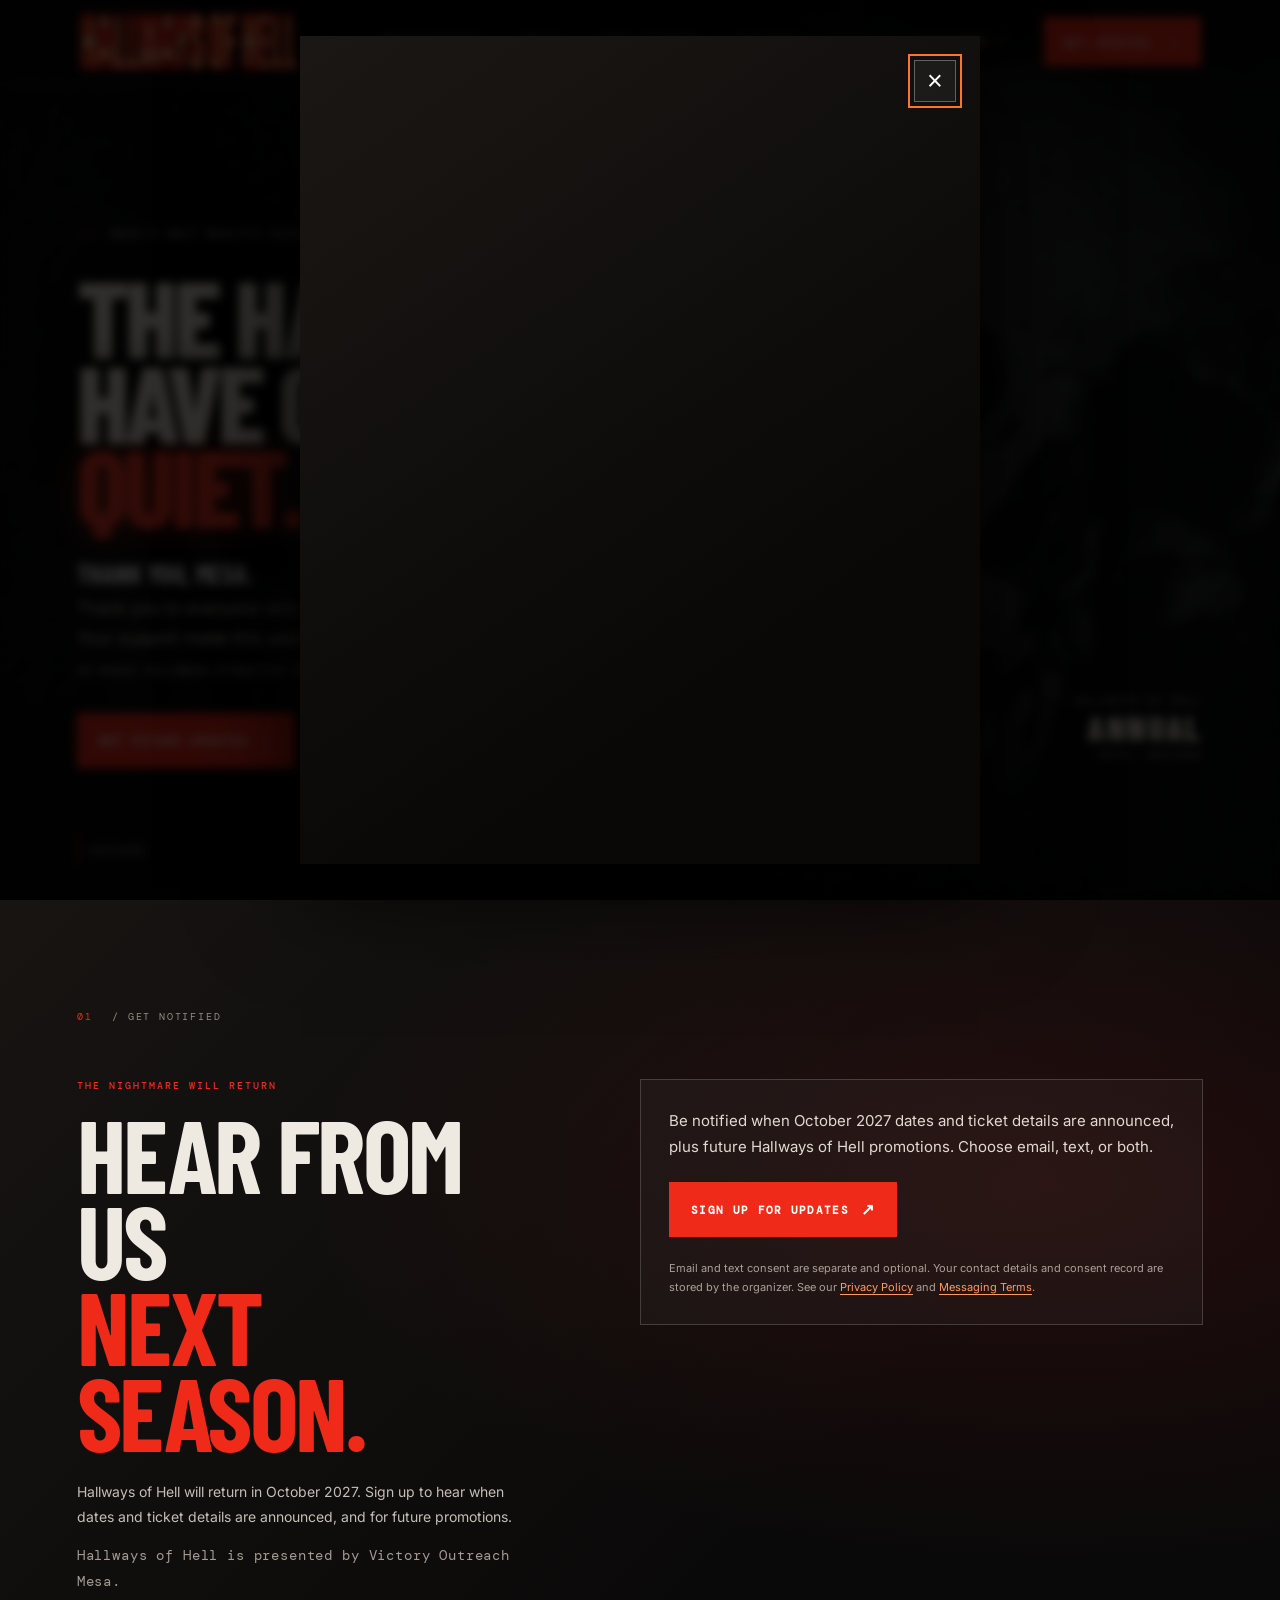
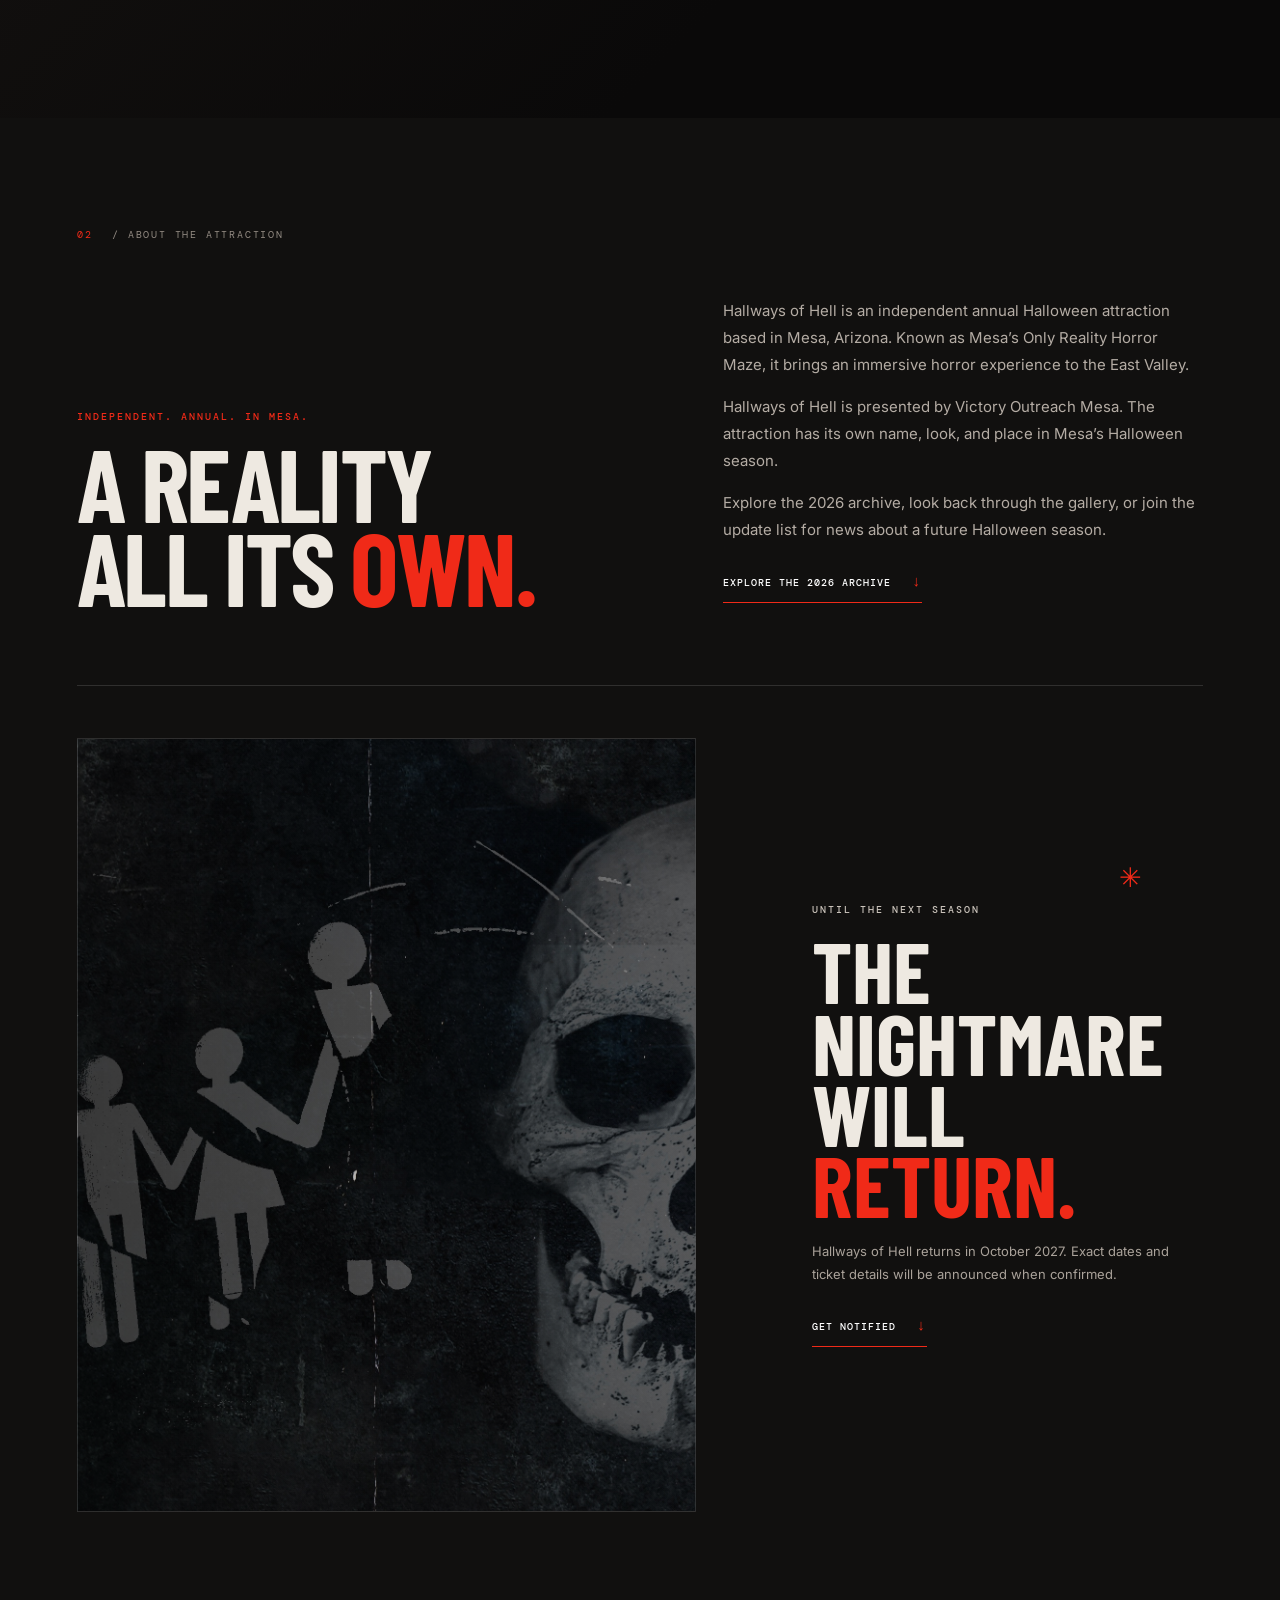
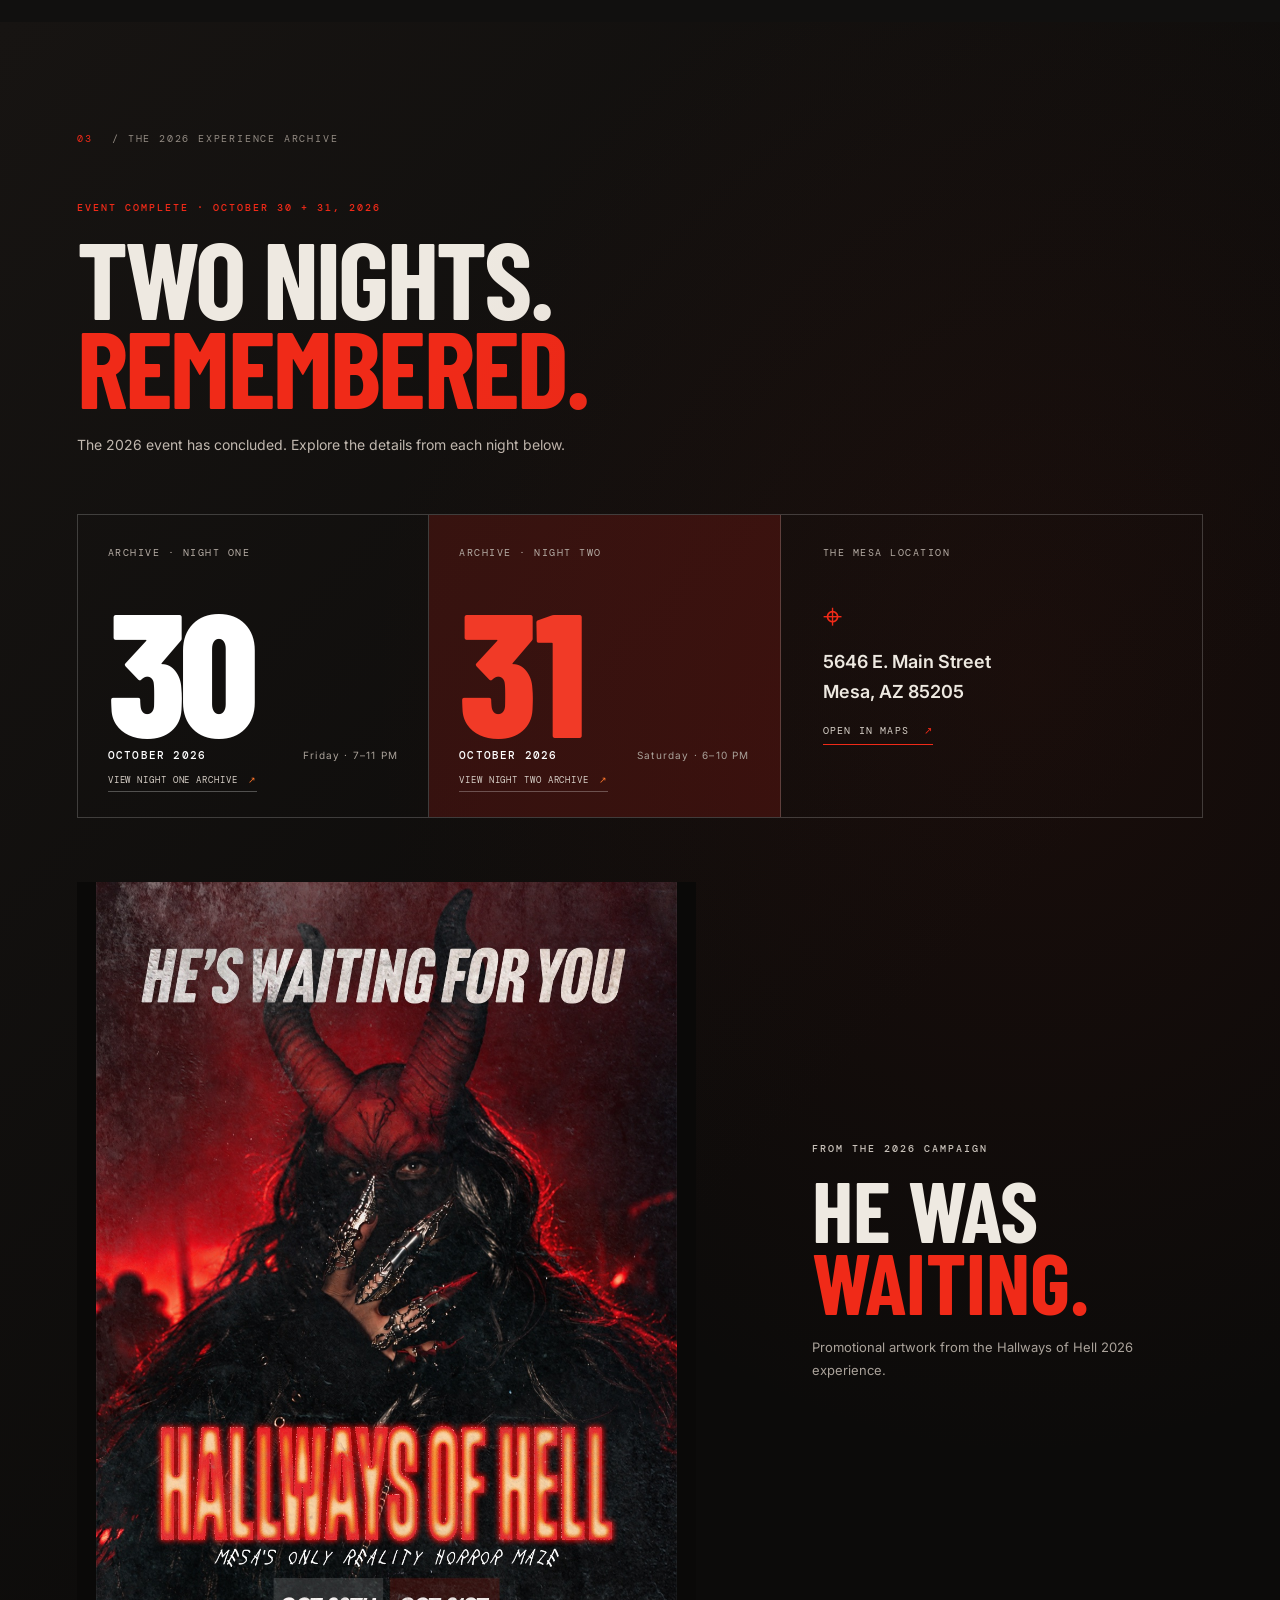
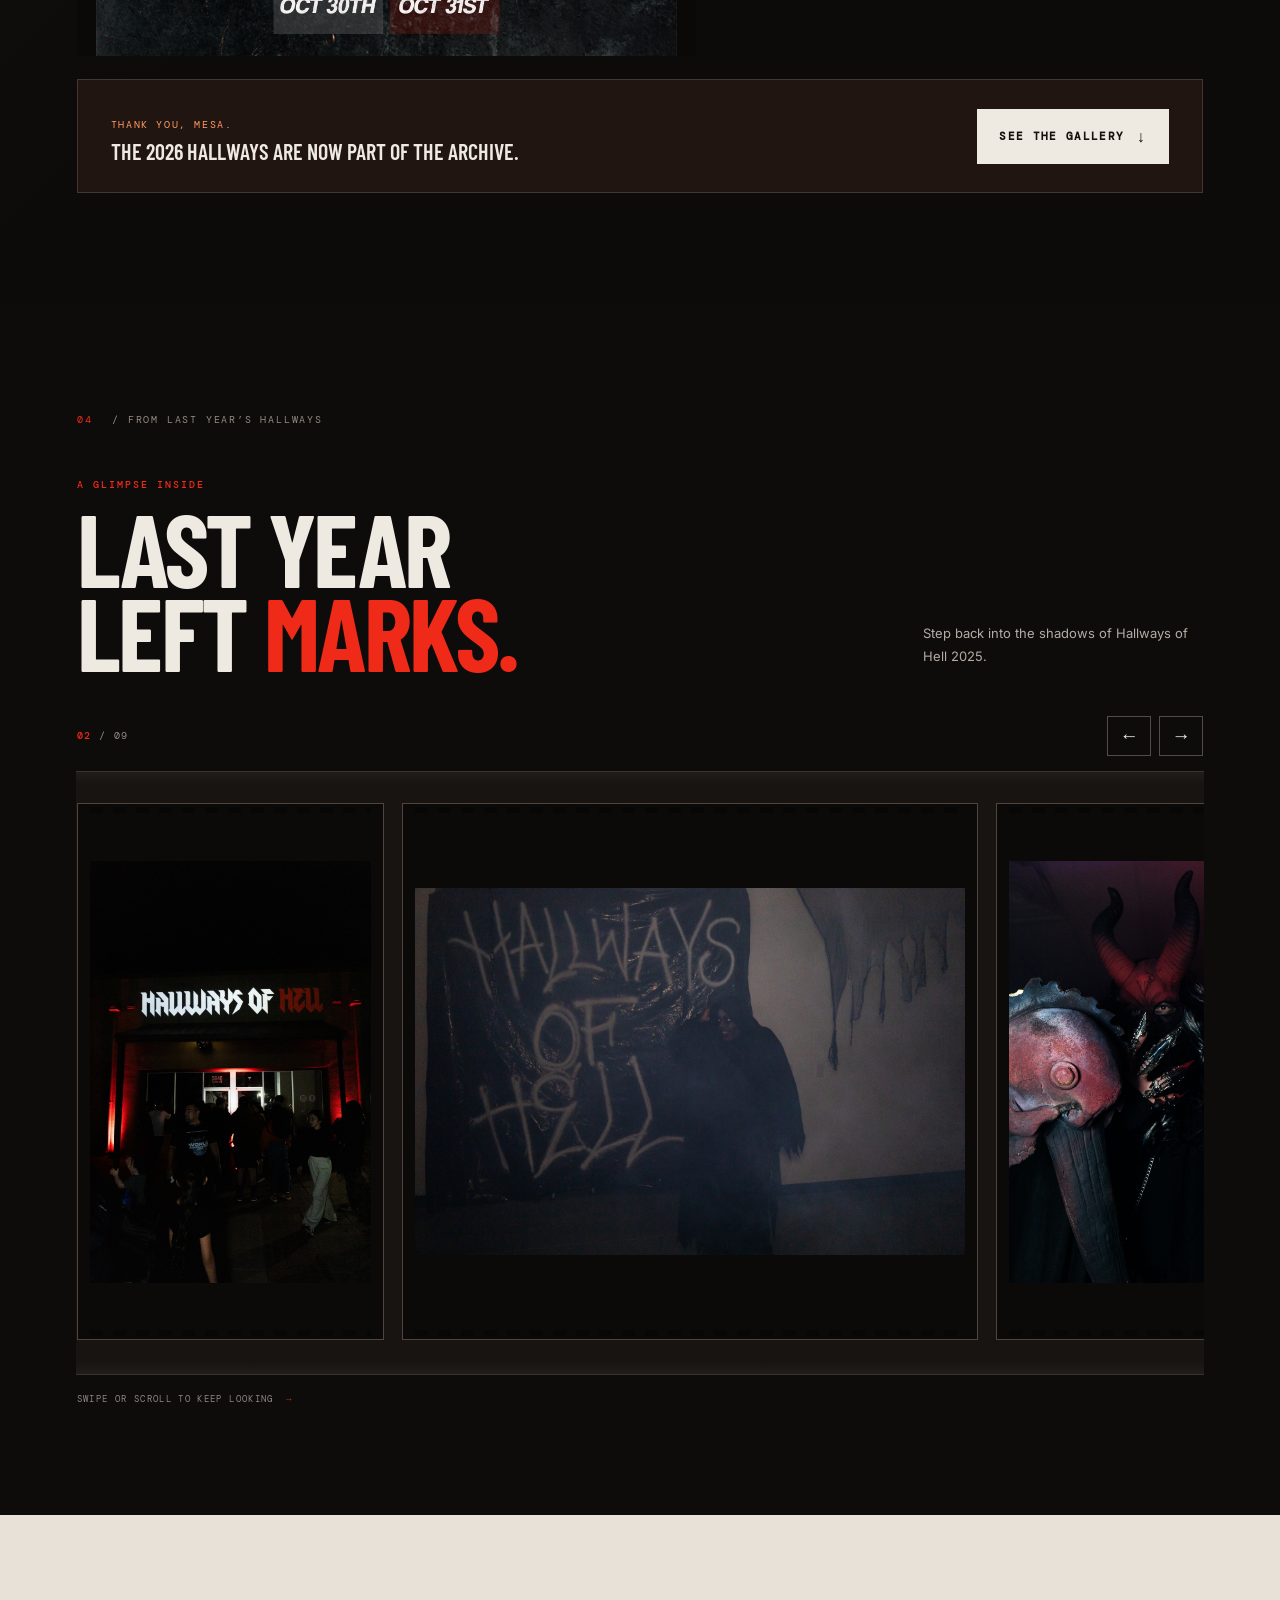
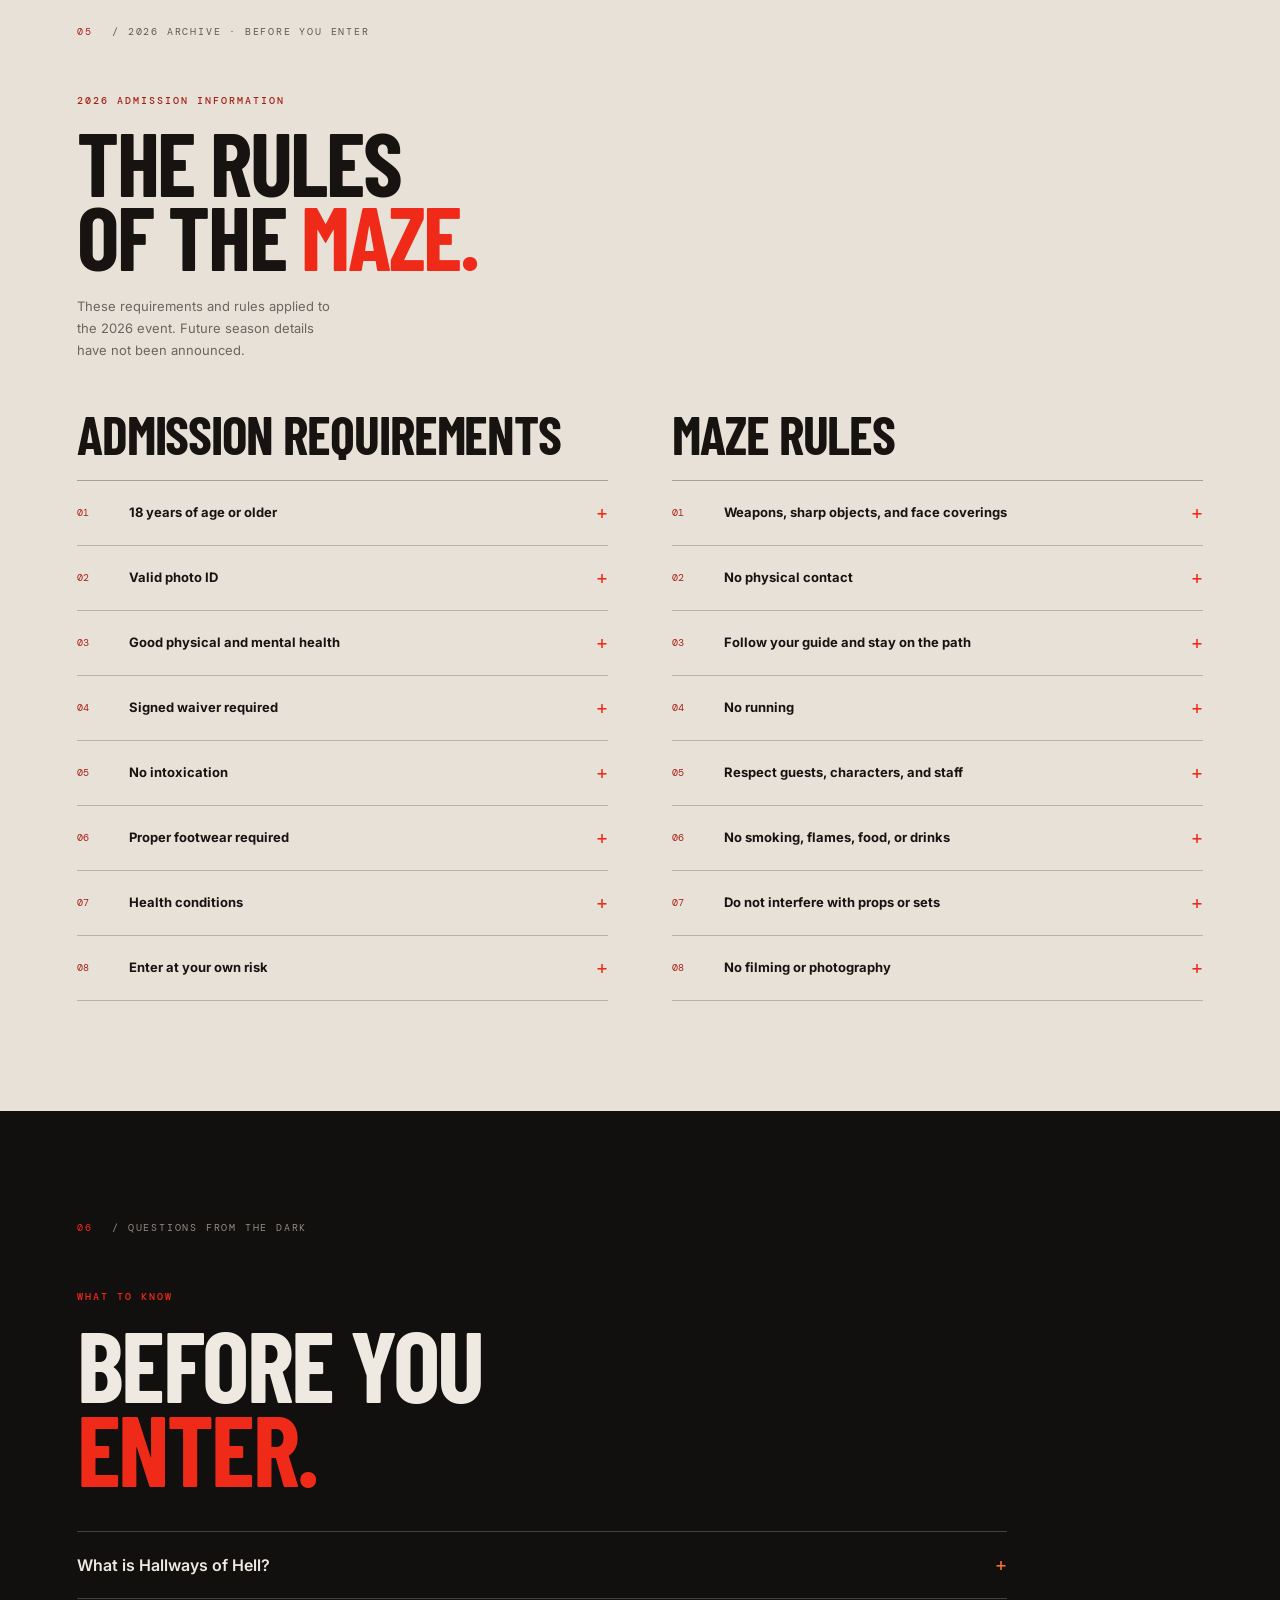
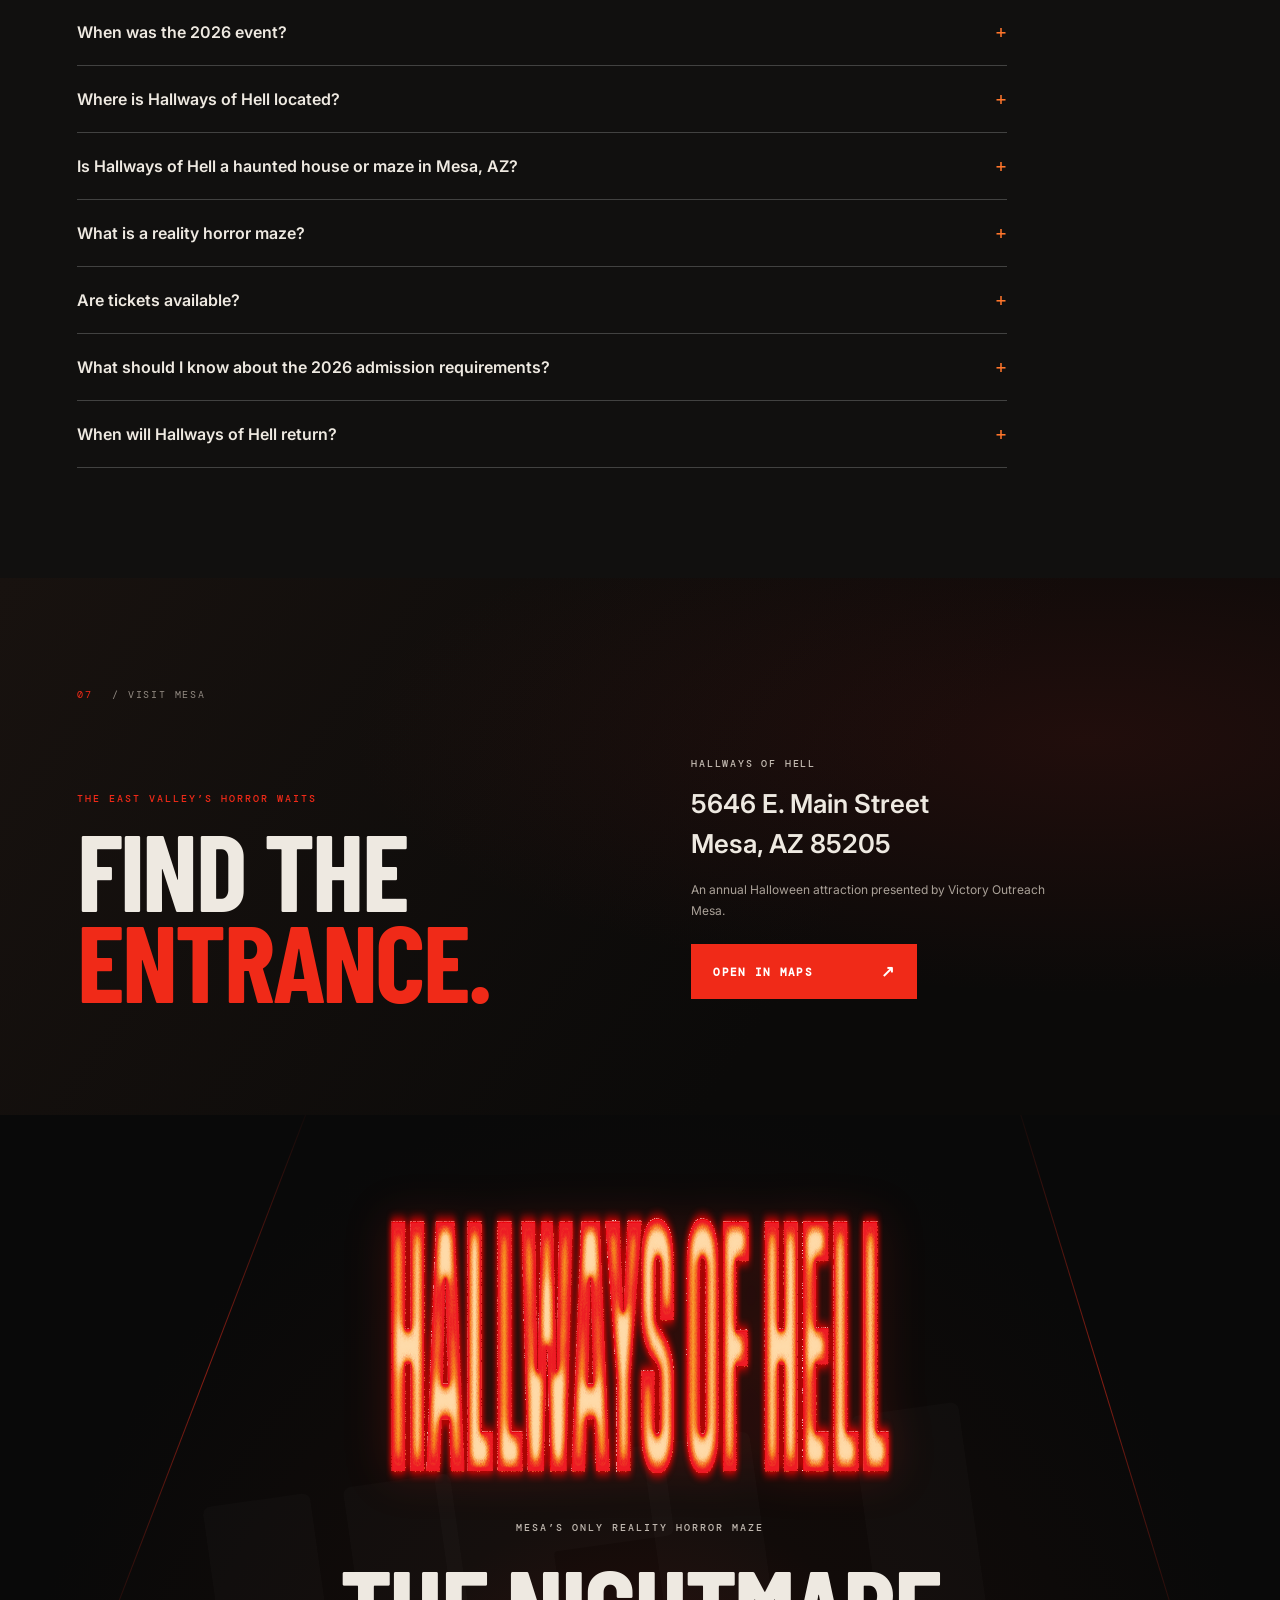
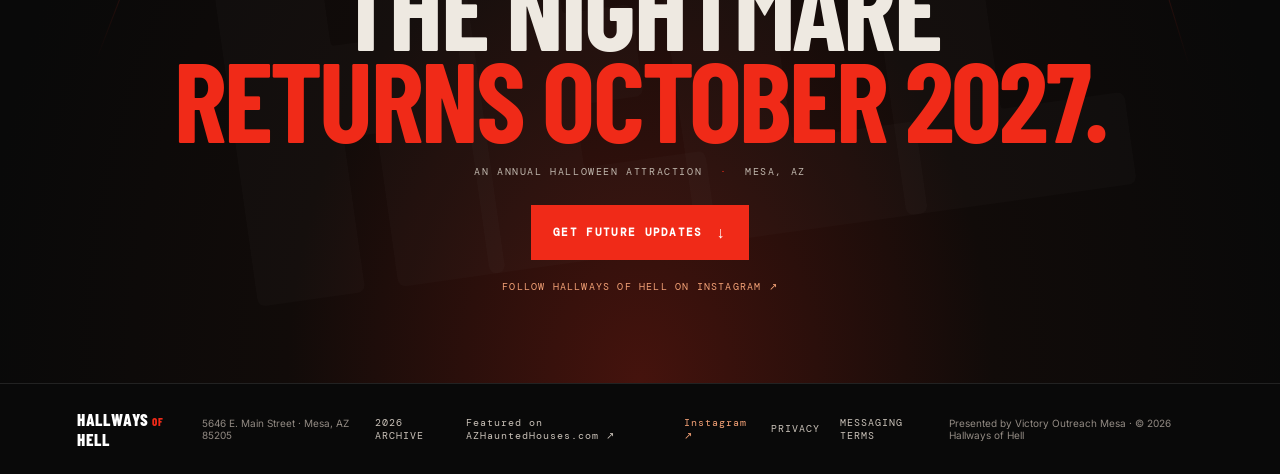
==== index.html @ 5bf436a8 "Adjust desktop signup form height" ====
<!doctype html>
<html lang="en">
<head>
  <meta charset="utf-8">
  <meta name="viewport" content="width=device-width, initial-scale=1">
  <meta name="theme-color" content="#090909">
  <meta name="description" content="Hallways of Hell returns in October 2027. Get updates on event dates, tickets, and promotions for Mesa’s Only Reality Horror Maze.">
  <link rel="icon" type="image/svg+xml" href="favicon.svg">
  <link rel="canonical" href="https://hallwaysofhell.com/">
  <title>Hallways of Hell | Mesa’s Only Reality Horror Maze</title>
  <meta property="og:type" content="website">
  <meta property="og:site_name" content="Hallways of Hell">
  <meta property="og:title" content="Hallways of Hell | Mesa’s Only Reality Horror Maze">
  <meta property="og:description" content="Hallways of Hell returns in October 2027. Get updates on event dates, tickets, and promotions for Mesa’s Only Reality Horror Maze.">
  <meta property="og:url" content="https://hallwaysofhell.com/">
  <meta property="og:image" content="https://hallwaysofhell.com/hero-bg.jpg">
  <meta property="og:image:secure_url" content="https://hallwaysofhell.com/hero-bg.jpg">
  <meta property="og:image:type" content="image/jpeg">
  <meta property="og:image:width" content="2400">
  <meta property="og:image:height" content="1600">
  <meta property="og:image:alt" content="Dark, distressed hallway artwork for Hallways of Hell">
  <meta property="og:locale" content="en_US">
  <meta name="twitter:card" content="summary_large_image">
  <meta name="twitter:title" content="Hallways of Hell | Mesa’s Only Reality Horror Maze">
  <meta name="twitter:description" content="Hallways of Hell returns in October 2027. Get updates on event dates, tickets, and promotions for Mesa’s Only Reality Horror Maze.">
  <meta name="twitter:image" content="https://hallwaysofhell.com/hero-bg.jpg">
  <meta name="twitter:image:alt" content="Dark, distressed hallway artwork for Hallways of Hell">
  <link rel="stylesheet" href="styles.css?v=20261110-popup-fit2">
  <script type="application/ld+json">
  {
    "@context": "https://schema.org",
    "@graph": [
      {
        "@type": "WebSite",
        "@id": "https://hallwaysofhell.com/#website",
        "url": "https://hallwaysofhell.com/",
        "name": "Hallways of Hell",
        "description": "An annual Halloween attraction in Mesa, Arizona. Mesa’s Only Reality Horror Maze."
      },
      {
        "@type": "FAQPage",
        "@id": "https://hallwaysofhell.com/#faq",
        "mainEntity": [
          {
            "@type": "Question",
            "name": "What is Hallways of Hell?",
            "acceptedAnswer": {"@type": "Answer", "text": "Hallways of Hell is an annual Halloween attraction in Mesa, Arizona, presented as Mesa’s Only Reality Horror Maze. It is presented by Victory Outreach Mesa."}
          },
          {
            "@type": "Question",
            "name": "When was the 2026 event?",
            "acceptedAnswer": {"@type": "Answer", "text": "The 2026 event took place October 30 from 7:00 PM to 11:00 PM and October 31 from 6:00 PM to 10:00 PM. The event has concluded; future dates have not been announced."}
          },
          {
            "@type": "Question",
            "name": "Where is Hallways of Hell located?",
            "acceptedAnswer": {"@type": "Answer", "text": "Hallways of Hell is at 5646 E. Main Street, Mesa, Arizona 85205."}
          },
          {
            "@type": "Question",
            "name": "Is Hallways of Hell a haunted house or maze in Mesa, AZ?",
            "acceptedAnswer": {"@type": "Answer", "text": "Hallways of Hell is a Halloween haunted attraction in Mesa, specifically presented as a reality horror maze."}
          },
          {
            "@type": "Question",
            "name": "What is a reality horror maze?",
            "acceptedAnswer": {"@type": "Answer", "text": "It is how Hallways of Hell describes its Halloween attraction. Guests should expect darkness, loud noises, strobe or flashing lights, confined spaces, sudden movements, and intense horror effects."}
          },
          {
            "@type": "Question",
            "name": "Are tickets available?",
            "acceptedAnswer": {"@type": "Answer", "text": "The 2026 event has concluded and tickets are no longer available. Hallways of Hell will return in October 2027; exact dates and ticket details have not been announced."}
          },
          {
            "@type": "Question",
            "name": "What should I know about the 2026 admission requirements?",
            "acceptedAnswer": {"@type": "Answer", "text": "Guests had to be 18 or older and complete a signed waiver. Valid photo ID may have been required. The maze included darkness, loud noises, strobe or flashing lights, confined spaces, sudden movements, intense horror effects, and depictions of drug abuse, physical and sexual abuse, suicidal ideation, and other sensitive topics. Future requirements may differ."}
          },
          {
            "@type": "Question",
            "name": "When will Hallways of Hell return?",
            "acceptedAnswer": {"@type": "Answer", "text": "Hallways of Hell will return in October 2027. Exact dates and ticket details have not been announced. Use the email and/or text signup near the top of this page for future announcements."}
          }
        ]
      }
    ]
  }
  </script>
</head>
<body>
  <a class="skip-link" href="#top">Skip to content</a>
  <div class="grain" aria-hidden="true"></div>
  <header class="topbar">
    <a class="brand" href="#top" aria-label="Hallways of Hell home"><img src="hallways-logo.png" width="1028" height="281" alt="Hallways of Hell — Mesa’s Only Reality Horror Maze"></a>
    <button class="menu-toggle" aria-expanded="false" aria-controls="main-nav" aria-label="Open navigation"><span></span><span></span></button>
    <nav id="main-nav" class="nav">
      <a href="#updates" data-open-signup>Get Notified</a><a href="#about">About</a><a href="#details">2026 Archive</a><a href="#gallery">Gallery</a><a href="#faq">Visit</a>
      <a class="instagram-link" data-analytics="social_click" href="https://www.instagram.com/hallwaysofhell/" target="_blank" rel="noopener noreferrer" aria-label="Follow Hallways of Hell on Instagram">Instagram ↗</a>
      <a class="nav-ticket" href="#updates" data-open-signup>Get Updates <span>↓</span></a>
    </nav>
  </header>

  <main id="top" tabindex="-1">
    <section class="hero" id="home">
      <div class="hero-bg" aria-hidden="true"></div>
      <div class="hero-inner">
        <p class="eyebrow"><i></i> Mesa’s Only Reality Horror Maze <i></i></p>
        <h1>The hallways<br>have gone<br><em>quiet.</em></h1>
        <p class="hero-sub"><strong>Thank you, Mesa.</strong><br>Thank you to everyone who stepped inside Hallways of Hell in 2026. Your support made this year’s experience possible.<br><span class="hero-annual">An annual Halloween attraction in Mesa, Arizona.</span></p>
        <a class="button button-hot" href="#updates" data-open-signup>Get Future Updates <span>↓</span></a>
        <div class="hero-date"><span>HALLWAYS OF HELL</span><b>ANNUAL</b><span>MESA, ARIZONA</span></div>
      </div>
      <a class="scroll-cue" href="#about"><span></span> Descend</a>
    </section>

    <section class="updates section" id="updates" aria-labelledby="updates-title">
      <div class="section-mark">01 <span>/ GET NOTIFIED</span></div>
      <div class="updates-layout">
        <div class="updates-copy">
          <p class="eyebrow red">THE NIGHTMARE WILL RETURN</p>
          <h2 id="updates-title">Hear from us<br><em>next season.</em></h2>
          <p>Hallways of Hell will return in October 2027. Sign up to hear when dates and ticket details are announced, and for future promotions.</p>
          <p class="updates-organizer">Hallways of Hell is presented by Victory Outreach Mesa.</p>
        </div>
        <div class="signup-launcher">
          <p>Be notified when October 2027 dates and ticket details are announced, plus future Hallways of Hell promotions. Choose email, text, or both.</p>
          <a class="button button-hot" href="#updates" data-open-signup>Sign Up for Updates <span>↗</span></a>
          <p class="signup-privacy-note">Email and text consent are separate and optional. Your contact details and consent record are stored by the organizer. See our <a href="privacy.html">Privacy Policy</a> and <a href="terms.html">Messaging Terms</a>.</p>
          <noscript><p>JavaScript is required for the pop-up. <a href="https://script.google.com/macros/s/AKfycbxnh6yMUZ6UlDgm-gx_R4f2YLrYLrfrD5U5yIEE3iOew725o5GvIoaQxH1xhphQXI6D4A/exec" target="_blank" rel="noopener noreferrer">Open the signup form directly</a>.</p></noscript>
        </div>
      </div>
    </section>
    <dialog class="signup-dialog" id="signup-dialog" aria-label="Hallways of Hell signup form">
      <div class="signup-dialog-head"><button class="signup-dialog-close" type="button" aria-label="Close signup form" data-close-signup>×</button></div>
      <iframe class="signup-frame" title="Hallways of Hell future email and text updates signup" src="https://script.google.com/macros/s/AKfycbxnh6yMUZ6UlDgm-gx_R4f2YLrYLrfrD5U5yIEE3iOew725o5GvIoaQxH1xhphQXI6D4A/exec" loading="lazy" scrolling="no" referrerpolicy="strict-origin-when-cross-origin"></iframe>
      <p class="signup-fallback">If the form does not load, <a href="https://script.google.com/macros/s/AKfycbxnh6yMUZ6UlDgm-gx_R4f2YLrYLrfrD5U5yIEE3iOew725o5GvIoaQxH1xhphQXI6D4A/exec" target="_blank" rel="noopener noreferrer">open the signup form directly</a>.</p>
    </dialog>

    <section class="intro section" id="about">
      <div class="section-mark">02 <span>/ ABOUT THE ATTRACTION</span></div>
      <div class="intro-grid">
        <div><p class="eyebrow red">INDEPENDENT. ANNUAL. IN MESA.</p><h2>A reality<br>all its <em>own.</em></h2></div>
        <div class="intro-copy"><p>Hallways of Hell is an independent annual Halloween attraction based in Mesa, Arizona. Known as Mesa’s Only Reality Horror Maze, it brings an immersive horror experience to the East Valley.</p><p>Hallways of Hell is presented by Victory Outreach Mesa. The attraction has its own name, look, and place in Mesa’s Halloween season.</p><p>Explore the 2026 archive, look back through the gallery, or join the update list for news about a future Halloween season.</p><a href="#details" class="text-link">Explore the 2026 archive <span>↓</span></a></div>
      </div>
      <div class="red-line"></div>
      <div class="teaser-grid"><div class="teaser-image teaser-quiet" role="img" aria-label="Dark, distressed hallway artwork for Hallways of Hell"></div><div class="teaser-note"><span class="crosshair">✳</span><p class="eyebrow">UNTIL THE NEXT SEASON</p><h3>The nightmare<br>will <em>return.</em></h3><p>Hallways of Hell returns in October 2027. Exact dates and ticket details will be announced when confirmed.</p><a class="text-link" href="#updates" data-open-signup>Get notified <span>↓</span></a></div></div>
    </section>

    <section class="details section" id="details">
      <div class="section-mark">03 <span>/ THE 2026 EXPERIENCE ARCHIVE</span></div>
      <div class="details-heading"><p class="eyebrow red">EVENT COMPLETE · OCTOBER 30 + 31, 2026</p><h2>Two nights.<br><em>Remembered.</em></h2><p class="archive-note">The 2026 event has concluded. Explore the details from each night below.</p></div>
      <div class="detail-cards">
        <article class="date-card"><span class="card-label">ARCHIVE · NIGHT ONE</span><time class="date-number" datetime="2026-10-30" aria-label="October 30, 2026"><span>3</span><span>0</span></time><div class="date-meta"><b>OCTOBER 2026</b><span>Friday · 7–11 PM</span></div><a class="event-card-link" data-analytics="event_details_view" href="events/2026-10-30/">View Night One Archive <span>↗</span></a></article>
        <article class="date-card date-card-alt"><span class="card-label">ARCHIVE · NIGHT TWO</span><time class="date-number" datetime="2026-10-31" aria-label="October 31, 2026"><span>3</span><span>1</span></time><div class="date-meta"><b>OCTOBER 2026</b><span>Saturday · 6–10 PM</span></div><a class="event-card-link" data-analytics="event_details_view" href="events/2026-10-31/">View Night Two Archive <span>↗</span></a></article>
        <article class="address-card"><span class="card-label">THE MESA LOCATION</span><div class="pin" aria-hidden="true">⌖</div><address>5646 E. Main Street<br>Mesa, AZ 85205</address><a href="https://maps.google.com/?q=5646+E.+Main+Street%2C+Mesa%2C+AZ+85205" target="_blank" rel="noopener noreferrer">Open in Maps <span>↗</span></a></article>
      </div>
      <div class="teaser-grid archive-promo"><div class="teaser-image"><picture><source srcset="assets/hes-waiting.jpg" type="image/jpeg"><img src="assets/hes-waiting.jpg" width="1080" height="1440" alt="Hallways of Hell promotional artwork from the 2026 event campaign" loading="lazy" decoding="async"></picture></div><div class="teaser-note"><p class="eyebrow">FROM THE 2026 CAMPAIGN</p><h3>He was<br><em>waiting.</em></h3><p>Promotional artwork from the Hallways of Hell 2026 experience.</p></div></div>
      <div class="ticket-band archive-band"><p><span>THANK YOU, MESA.</span><br>The 2026 Hallways are now part of the archive.</p><a class="button button-light" href="#gallery">See the Gallery <span>↓</span></a></div>
    </section>

    <section class="gallery section" id="gallery" aria-label="Hallways of Hell 2025 photo gallery" data-analytics-view="gallery_view">
      <div class="section-mark">04 <span>/ FROM LAST YEAR’S HALLWAYS</span></div>
      <div class="gallery-heading">
        <div><p class="eyebrow red">A GLIMPSE INSIDE</p><h2>Last year<br>left <em>marks.</em></h2></div>
        <p>Step back into the shadows of Hallways of Hell 2025.</p>
      </div>
      <div class="gallery-controls">
        <span class="gallery-count" aria-live="polite"><b id="gallery-current">01</b> / 09</span>
        <div class="gallery-buttons">
          <button type="button" class="gallery-arrow" data-gallery-direction="previous" aria-label="Previous photos">←</button>
          <button type="button" class="gallery-arrow" data-gallery-direction="next" aria-label="Next photos">→</button>
        </div>
      </div>
      <div class="gallery-filmstrip">
        <div class="gallery-track" id="gallery-track" role="region" aria-roledescription="carousel" aria-label="Photo strip. Scroll or swipe to browse photos." tabindex="0">
          <figure class="gallery-slide portrait" role="group" aria-label="Photo 1 of 9"><div class="film-frame"><img src="assets/gallery/IMG_0252.jpg" width="1067" height="1600" alt="Guests gather outside the Hallways of Hell entrance at night" loading="lazy" decoding="async"></div></figure>
          <figure class="gallery-slide landscape" role="group" aria-label="Photo 2 of 9"><div class="film-frame"><img src="assets/gallery/IMG_6688.jpg" width="1600" height="1067" alt="A cloaked character waits beside a warning painted on the wall" loading="lazy" decoding="async"></div></figure>
          <figure class="gallery-slide portrait" role="group" aria-label="Photo 3 of 9"><div class="film-frame"><img src="assets/gallery/IMG_0133.jpg" width="1067" height="1600" alt="Horned creature looming in red light" loading="lazy" decoding="async"></div></figure>
          <figure class="gallery-slide landscape" role="group" aria-label="Photo 4 of 9"><div class="film-frame"><img src="assets/gallery/IMG_6682.jpg" width="1600" height="1067" alt="Character with glowing eyes emerging from the dark" loading="lazy" decoding="async"></div></figure>
          <figure class="gallery-slide portrait" role="group" aria-label="Photo 5 of 9"><div class="film-frame"><img src="assets/gallery/IMG_0082.jpg" width="1067" height="1600" alt="Hooded character with eerie white eyes" loading="lazy" decoding="async"></div></figure>
          <figure class="gallery-slide portrait" role="group" aria-label="Photo 6 of 9"><div class="film-frame"><img src="assets/gallery/IMG_0172.jpg" width="1067" height="1600" alt="Ghostly figure standing in a bedroom scene" loading="lazy" decoding="async"></div></figure>
          <figure class="gallery-slide landscape" role="group" aria-label="Photo 7 of 9"><div class="film-frame"><img src="assets/gallery/IMG_0051.jpg" width="1600" height="1067" alt="Hooded horror character in a dimly lit hallway" loading="lazy" decoding="async"></div></figure>
          <figure class="gallery-slide portrait" role="group" aria-label="Photo 8 of 9"><div class="film-frame"><img src="assets/gallery/IMG_0083.jpg" width="1067" height="1600" alt="Hooded character lurking near a glowing screen" loading="lazy" decoding="async"></div></figure>
          <figure class="gallery-slide portrait" role="group" aria-label="Photo 9 of 9"><div class="film-frame"><img src="assets/gallery/IMG_6695.jpg" width="1067" height="1600" alt="Disturbing prop from inside the haunted maze" loading="lazy" decoding="async"></div></figure>
        </div>
      </div>
      <p class="gallery-hint">SWIPE OR SCROLL TO KEEP LOOKING <span>→</span></p>
    </section>

    <section class="rules section" id="rules">
      <div class="section-mark">05 <span>/ 2026 ARCHIVE · BEFORE YOU ENTER</span></div>
      <div class="rules-heading">
        <p class="eyebrow red">2026 ADMISSION INFORMATION</p>
        <h2>The rules<br>of the <em>maze.</em></h2>
        <p class="rules-lede">These requirements and rules applied to the 2026 event. Future season details have not been announced.</p>
      </div>
      <div class="rules-columns">
        <div class="rules-column">
          <h3>Admission Requirements</h3>
          <div class="rules-list accordion-list" aria-label="Admission requirements">
            <details class="rule"><summary><span>01</span><strong>18 years of age or older</strong></summary><p class="rule-body">All guests must be 18 or older.</p></details>
            <details class="rule"><summary><span>02</span><strong>Valid photo ID</strong></summary><p class="rule-body">Valid photo ID may be required.</p></details>
            <details class="rule"><summary><span>03</span><strong>Good physical and mental health</strong></summary><p class="rule-body">The experience includes darkness, loud noises, strobe/flashing lights, confined spaces, sudden movements, and intense horror effects. <strong>Content warning:</strong> The maze depicts drug abuse, physical and sexual abuse, suicidal ideation, and other sensitive topics.</p></details>
            <details class="rule"><summary><span>04</span><strong>Signed waiver required</strong></summary><p class="rule-body">Every participant must complete and sign the required liability waiver before entering.</p></details>
            <details class="rule"><summary><span>05</span><strong>No intoxication</strong></summary><p class="rule-body">Guests who appear to be under the influence of alcohol or drugs will not be permitted to enter.</p></details>
            <details class="rule"><summary><span>06</span><strong>Proper footwear required</strong></summary><p class="rule-body">Closed-toe shoes are strongly recommended.</p></details>
            <details class="rule"><summary><span>07</span><strong>Health conditions</strong></summary><p class="rule-body">Guests with heart conditions, respiratory conditions, seizure disorders, severe anxiety/claustrophobia, or other medical conditions that could be affected by an intense haunted attraction should not participate.</p></details>
            <details class="rule"><summary><span>08</span><strong>Enter at your own risk</strong></summary><p class="rule-body">By entering, guests acknowledge the physical and psychological nature of the experience and agree to follow all staff instructions.</p></details>
          </div>
        </div>
        <div class="rules-column">
          <h3>Maze Rules</h3>
          <div class="rules-list accordion-list" aria-label="Maze rules">
            <details class="rule"><summary><span>01</span><strong>Weapons, sharp objects, and face coverings</strong></summary><p class="rule-body">Weapons or sharp objects are not allowed inside the maze. Masks and face coverings are not permitted.</p></details>
            <details class="rule"><summary><span>02</span><strong>No physical contact</strong></summary><p class="rule-body">Physical contact with characters or staff is not permitted. Do not touch, grab, push, hit, or interfere with performers.</p></details>
            <details class="rule"><summary><span>03</span><strong>Follow your guide and stay on the path</strong></summary><p class="rule-body">Follow your guide’s instructions throughout the maze. Stay on the designated path and do not enter restricted areas. If you need assistance or wish to exit, notify a staff member and follow their instructions.</p></details>
            <details class="rule"><summary><span>04</span><strong>No running</strong></summary><p class="rule-body">Running is not allowed inside the maze.</p></details>
            <details class="rule"><summary><span>05</span><strong>Respect guests, characters, and staff</strong></summary><p class="rule-body">Inappropriate, threatening, disruptive, or harassing behavior will not be tolerated. Hallways of Hell reserves the right to refuse entry or remove anyone who violates these rules or creates a safety concern.</p></details>
            <details class="rule"><summary><span>06</span><strong>No smoking, flames, food, or drinks</strong></summary><p class="rule-body">Smoking, vaping, open flames, food, and drinks are not allowed inside the maze.</p></details>
            <details class="rule"><summary><span>07</span><strong>Do not interfere with props or sets</strong></summary><p class="rule-body">Do not damage, move, or interfere with props, sets, or equipment.</p></details>
            <details class="rule"><summary><span>08</span><strong>No filming or photography</strong></summary><p class="rule-body">Filming or photography is not allowed unless specifically authorized by Hallways of Hell staff.</p></details>
          </div>
        </div>
      </div>
    </section>

    <section class="faq section" id="faq" aria-labelledby="faq-title">
      <div class="section-mark">06 <span>/ QUESTIONS FROM THE DARK</span></div>
      <div class="faq-heading"><p class="eyebrow red">WHAT TO KNOW</p><h2 id="faq-title">Before you<br><em>enter.</em></h2></div>
      <div class="faq-list">
        <details class="faq-item"><summary><h3>What is Hallways of Hell?</h3></summary><p>Hallways of Hell is an annual Halloween attraction in Mesa, Arizona, presented as Mesa’s Only Reality Horror Maze. It is presented by Victory Outreach Mesa.</p></details>
        <details class="faq-item"><summary><h3>When was the 2026 event?</h3></summary><p>The 2026 event took place October 30 from 7:00 PM to 11:00 PM and October 31 from 6:00 PM to 10:00 PM. The event has concluded; Hallways of Hell will return in October 2027, with exact dates to be announced.</p></details>
        <details class="faq-item"><summary><h3>Where is Hallways of Hell located?</h3></summary><p>Hallways of Hell is at 5646 E. Main Street, Mesa, Arizona 85205.</p></details>
        <details class="faq-item"><summary><h3>Is Hallways of Hell a haunted house or maze in Mesa, AZ?</h3></summary><p>Hallways of Hell is a Halloween haunted attraction in Mesa, specifically presented as a reality horror maze.</p></details>
        <details class="faq-item"><summary><h3>What is a reality horror maze?</h3></summary><p>It is how Hallways of Hell describes its Halloween attraction. Guests should expect darkness, loud noises, strobe or flashing lights, confined spaces, sudden movements, and intense horror effects.</p></details>
        <details class="faq-item"><summary><h3>Are tickets available?</h3></summary><p>The 2026 event has concluded and tickets are no longer available. Hallways of Hell will return in October 2027; exact dates and ticket details have not been announced.</p></details>
        <details class="faq-item"><summary><h3>What should I know about the 2026 admission requirements?</h3></summary><p>Guests had to be 18 or older and complete a signed waiver. Valid photo ID may have been required. The maze included darkness, loud noises, strobe or flashing lights, confined spaces, sudden movements, intense horror effects, and depictions of drug abuse, physical and sexual abuse, suicidal ideation, and other sensitive topics. Future requirements may differ.</p></details>
        <details class="faq-item"><summary><h3>When will Hallways of Hell return?</h3></summary><p>Hallways of Hell will return in October 2027. Exact dates and ticket details have not been announced. Use the email and/or text signup near the top of this page for future announcements.</p></details>
      </div>
    </section>

    <section class="location section" id="location" aria-labelledby="location-title">
      <div class="section-mark">07 <span>/ VISIT MESA</span></div>
      <div class="location-content">
        <div><p class="eyebrow red">THE EAST VALLEY’S HORROR WAITS</p><h2 id="location-title">Find the<br><em>entrance.</em></h2></div>
        <div class="location-address"><p class="location-name">Hallways of Hell</p><address>5646 E. Main Street<br>Mesa, AZ 85205</address><p class="location-credit">An annual Halloween attraction presented by Victory Outreach Mesa.</p><a class="button button-hot" href="https://maps.google.com/?q=5646+E.+Main+Street%2C+Mesa%2C+AZ+85205" target="_blank" rel="noopener noreferrer">Open in Maps <span>↗</span></a></div>
      </div>
    </section>

    <section class="final-cta">
      <div class="final-scratch" aria-hidden="true">HELL</div>
      <img src="hallways-logo.png" width="1028" height="281" alt="Hallways of Hell logo">
      <p class="eyebrow">MESA’S ONLY REALITY HORROR MAZE</p>
      <h2>The nightmare<br><em>returns October 2027.</em></h2>
      <p class="final-date">AN ANNUAL HALLOWEEN ATTRACTION <span>·</span> MESA, AZ</p>
      <a class="button button-hot" href="#updates" data-open-signup>Get Future Updates <span>↓</span></a>
      <a class="instagram-link final-instagram" data-analytics="social_click" href="https://www.instagram.com/hallwaysofhell/" target="_blank" rel="noopener noreferrer">Follow Hallways of Hell on Instagram ↗</a>
    </section>
  </main>
  <footer><a href="#top" class="footer-brand">HALLWAYS <span>OF</span> HELL</a><p>5646 E. Main Street · Mesa, AZ 85205</p><a href="#details">2026 ARCHIVE</a><a class="footer-featured" href="https://www.azhauntedhouses.com/" target="_blank" rel="noopener noreferrer">Featured on AZHauntedHouses.com ↗</a><a class="instagram-link" data-analytics="social_click" href="https://www.instagram.com/hallwaysofhell/" target="_blank" rel="noopener noreferrer">Instagram ↗</a><a href="privacy.html">PRIVACY</a><a href="terms.html">MESSAGING TERMS</a><small>Presented by Victory Outreach Mesa · © 2026 Hallways of Hell</small></footer>
  <script src="script.js?v=20261110"></script>
</body>
</html>
---- styles.css ----
@import url('https://fonts.googleapis.com/css2?family=Barlow+Condensed:wght@500;600;700;800;900&family=DM+Mono:wght@400;500&family=Inter:wght@400;500;600;700;800&display=swap');
:root{--black:#090909;--ink:#101010;--white:#eee9e1;--muted:#9b9690;--red:#f02a18;--orange:#ff762b;--line:#383432;--condensed:'Barlow Condensed',Impact,'Arial Narrow',sans-serif;--sans:Inter,Arial,sans-serif;--mono:'DM Mono',monospace}*{box-sizing:border-box}html{scroll-behavior:smooth;scroll-padding-top:90px}body{margin:0;background:var(--black);color:var(--white);font-family:var(--sans);overflow-x:hidden}.grain{position:fixed;inset:0;z-index:20;pointer-events:none;opacity:.085;background-image:url("data:image/svg+xml,%3Csvg viewBox='0 0 180 180' xmlns='http://www.w3.org/2000/svg'%3E%3Cfilter id='n'%3E%3CfeTurbulence type='fractalNoise' baseFrequency='.82' numOctaves='3' stitchTiles='stitch'/%3E%3C/filter%3E%3Crect width='100%25' height='100%25' filter='url(%23n)' opacity='.45'/%3E%3C/svg%3E")}.topbar{height:84px;padding:0 6.2vw;display:flex;align-items:center;justify-content:space-between;position:absolute;z-index:5;top:0;left:0;width:100%;border-bottom:1px solid #ffffff1a;background:linear-gradient(#050505b8,transparent)}.brand img{width:220px;height:auto;display:block}.nav{display:flex;align-items:center;gap:38px}.nav a{font:500 11px var(--mono);text-transform:uppercase;letter-spacing:.12em;color:#d2cbc3;text-decoration:none;transition:color .2s}.nav a:hover,.text-link:hover{color:var(--orange)}.nav .nav-ticket{background:var(--red);color:white;padding:14px 20px;letter-spacing:.08em}.nav-ticket span,.button span{font-size:16px;padding-left:12px}.menu-toggle{display:none;background:none;border:0}.hero{min-height:760px;height:min(100vh,1000px);max-height:1000px;position:relative;display:flex;align-items:center;overflow:hidden;background:#090909}.hero-bg{position:absolute;inset:0;background:linear-gradient(90deg,#050505ed 0%,#050505b8 44%,#05050533 100%),linear-gradient(0deg,#090909 0%,transparent 29%),url('hero-bg.jpg') center 38%/cover;filter:saturate(.76);opacity:.76;transform:scale(1.02)}.hero:after{content:"";position:absolute;inset:0;background:radial-gradient(ellipse at 70% 50%,transparent 0%,#05050528 48%,#0505059c 100%);pointer-events:none}.hero-inner{position:relative;z-index:1;width:min(1200px,88%);margin:95px auto 0}.hero h1{font-size:clamp(72px,8.5vw,126px)}.eyebrow{font:500 10px var(--mono);letter-spacing:.2em;text-transform:uppercase;color:#c9c2ba}.hero .eyebrow{display:flex;align-items:center;gap:12px}.hero .eyebrow i{width:22px;height:1px;background:var(--red);display:inline-block}.red{color:var(--red)}h1,h2,h3,p{margin-top:0}h1{font:800 clamp(86px,12vw,174px)/.78 var(--condensed);text-transform:uppercase;letter-spacing:-.04em;margin:34px 0 30px;text-shadow:0 4px 40px #000}h1 em,h2 em,h3 em{font-style:normal;color:var(--red)}h1 em{display:inline-block;color:#f53924;text-shadow:0 0 34px #f03a1a6e}.hero-sub{font-size:17px;line-height:1.75;color:#c6c0b9;margin-bottom:30px}.hero-sub strong{color:white}.button{display:inline-flex;align-items:center;justify-content:space-between;text-decoration:none;text-transform:uppercase;font:600 11px var(--mono);letter-spacing:.12em;padding:17px 22px;min-width:218px;transition:transform .18s,box-shadow .18s}.button:hover{transform:translateY(-3px);box-shadow:0 8px 34px #f02a1840}.button-hot{background:var(--red);color:white}.hero-date{position:absolute;right:0;bottom:7px;display:flex;flex-direction:column;align-items:flex-end;text-align:right;line-height:1}.hero-date span{font:500 10px var(--mono);letter-spacing:.2em;color:#aba49b}.hero-date b{font:800 52px var(--condensed);letter-spacing:.02em}.hero-date small{font-size:28px;color:var(--red);vertical-align:4px}.scroll-cue{position:absolute;z-index:2;bottom:33px;left:6vw;color:#d1cac1;text-transform:uppercase;text-decoration:none;font:10px var(--mono);letter-spacing:.18em;display:flex;align-items:center;gap:12px}.scroll-cue span{height:34px;width:1px;background:var(--red)}.section{padding:110px max(6vw,24px)}.section-mark{font:10px var(--mono);color:var(--red);letter-spacing:.18em;margin-bottom:56px}.section-mark span{color:#938b83;margin-left:12px}.intro{background:#11100f;position:relative}.intro-grid{display:grid;grid-template-columns:1.05fr .95fr;gap:9vw;align-items:end}.intro h2,.details h2,.rules h2,.final-cta h2{font:700 clamp(58px,8vw,110px)/.82 var(--condensed);letter-spacing:-.025em;text-transform:uppercase;margin:18px 0 0}.intro-copy{max-width:490px;padding-bottom:6px}.intro-copy p{font-size:15px;line-height:1.8;color:#b4aca4}.text-link{display:inline-block;text-decoration:none;color:white;font:500 10px var(--mono);letter-spacing:.1em;text-transform:uppercase;border-bottom:1px solid var(--red);padding:0 0 11px;margin-top:13px;transition:color .2s}.text-link span{color:var(--red);font-size:15px;margin-left:14px}.red-line{height:1px;background:#ffffff21;margin:76px 0 52px}.teaser-grid{display:grid;grid-template-columns:1.1fr .9fr;min-height:350px;align-items:center}.teaser-image{aspect-ratio:4/5;height:auto;position:relative;overflow:hidden}.teaser-image:after{content:none}.teaser-image img{width:100%;height:100%;object-fit:contain;object-position:center;filter:none;opacity:1}.teaser-note{padding:30px 0 30px 9vw;position:relative}.teaser-note .crosshair{color:var(--red);font-size:27px;position:absolute;top:-12px;right:12%}.teaser-note h3{font:700 clamp(52px,7vw,86px)/.83 var(--condensed);text-transform:uppercase;margin:18px 0 20px}.teaser-note>p:not(.eyebrow){font-size:13px;line-height:1.8;color:#aaa29a}.teaser-note .text-link{margin-top:15px}.details{position:relative;background:linear-gradient(135deg,#171412,#0c0b0a 60%);overflow:hidden}.details:before{content:"";position:absolute;inset:0;background:radial-gradient(ellipse at 80% 35%,#64190e26,transparent 45%);pointer-events:none}.details-heading{margin-bottom:58px}.details h2{font-size:clamp(62px,8.5vw,116px)}.detail-cards{display:grid;grid-template-columns:1fr 1fr 1.2fr;border:1px solid #ffffff31;position:relative}.date-card,.address-card{min-height:280px;padding:25px 30px;position:relative}.date-card{border-right:1px solid #ffffff31}.date-card-alt{background:#d6221530}.card-label{font:10px var(--mono);letter-spacing:.15em;color:#b5aca4}.date-number{font:800 clamp(100px,14vw,175px)/.9 var(--condensed);color:white;letter-spacing:-.04em;margin-top:30px}.date-card-alt .date-number{color:#f13a27}.date-meta{display:flex;justify-content:space-between;align-items:center;font-size:10px;color:#aaa29a;letter-spacing:.12em}.date-meta b{color:white;font:500 11px var(--mono)}.address-card{padding-left:42px}.pin{font-size:34px;color:var(--red);margin:35px 0 10px}.address-card address{font:600 18px/1.65 var(--sans);font-style:normal}.address-card>a{display:inline-block;color:#d7d0c8;text-decoration:none;border-bottom:1px solid #f02a18;padding-bottom:7px;margin-top:17px;font:10px var(--mono);letter-spacing:.12em;text-transform:uppercase}.address-card>a span{color:var(--red);margin-left:8px}.ticket-band{position:relative;margin-top:23px;background:var(--red);padding:26px 33px;display:flex;justify-content:space-between;align-items:center}.ticket-band p{font:600 22px/1.25 var(--condensed);text-transform:uppercase;margin:0}.location-map{position:relative;margin-top:42px;border:1px solid #ffffff31;background:#100f0e}.map-heading{display:flex;justify-content:space-between;align-items:center;gap:20px;padding:20px 24px}.map-heading .eyebrow{margin:0 0 7px;color:var(--red)}.map-heading h3{margin:0;font:700 clamp(20px,3vw,32px)/1 var(--condensed);text-transform:uppercase}.map-heading h3 span{color:var(--red)}.map-heading>a{flex:none;color:#d7d0c8;text-decoration:none;border-bottom:1px solid var(--red);padding-bottom:7px;font:10px var(--mono);letter-spacing:.1em;text-transform:uppercase}.location-map iframe{display:block;width:100%;height:380px;border:0;filter:grayscale(1) contrast(1.05)}.map-attribution{margin:0;padding:8px 12px;color:#a39a90;font:9px var(--mono);text-align:right}.ticket-band p span{font:10px var(--mono);letter-spacing:.16em;display:inline-block;margin-bottom:7px}.ticket-band p strong{color:#ffd5bd}.button-light{background:#eee9e1;color:#17100d;min-width:175px}.rules{background:#e7e1d8;color:#171311;position:relative}.rules .section-mark{color:var(--red)}.rules .section-mark span{color:#615953}.rules-layout{display:grid;grid-template-columns:.8fr 1.2fr;gap:8vw}.rules-heading{max-width:720px;margin-bottom:48px}.rules-heading h2{font-size:clamp(58px,7vw,94px)}.rules-columns{display:grid;grid-template-columns:repeat(2,minmax(0,1fr));gap:clamp(30px,5vw,74px);align-items:start}.rules-column>h3{font:700 clamp(34px,4.2vw,54px)/.9 var(--condensed);text-transform:uppercase;letter-spacing:-.02em;color:#171311;margin:0 0 22px}.rules-column .rules-list{border-top:1px solid #aa9e95}.rules-column .maze-rules-list{display:block}.rules h2{font-size:clamp(58px,7vw,94px)}.rules-lede{font-size:13px;line-height:1.7;color:#6d655e;margin-top:23px;max-width:260px}.rules-list{border-top:1px solid #aa9e95}.rule{border-bottom:1px solid #bdb2a8}.rule>summary{display:grid;grid-template-columns:42px minmax(0,1fr) 20px;align-items:center;gap:10px;padding:19px 0;list-style:none;cursor:pointer}.rule>summary::-webkit-details-marker{display:none}.rule>summary:after{content:"+";color:var(--red);font:20px var(--mono);text-align:right}.rule[open]>summary:after{content:"−"}.rule>summary>span{font:10px var(--mono);color:var(--red)}.rule>summary>strong{font-size:13px;line-height:1.5;color:#171311}.rule-body{margin:0;padding:0 30px 19px 52px;font-size:12px;line-height:1.7;color:#39312e}.rule>summary:focus-visible{outline:2px solid var(--red);outline-offset:3px}.rule b{color:var(--red);font:20px var(--mono)}.rules-note{font:10px/1.7 var(--mono);color:#756c64;letter-spacing:.02em;margin:18px 0 0}.maze-rules{margin-top:76px}.maze-rules h3{font:700 clamp(36px,5vw,64px)/.9 var(--condensed);text-transform:uppercase;letter-spacing:-.02em;margin:0 0 27px;color:#171311}.maze-rules-list{display:grid;grid-template-columns:repeat(2,minmax(0,1fr));column-gap:42px;align-items:start}.final-cta{min-height:650px;text-align:center;display:flex;flex-direction:column;justify-content:center;align-items:center;position:relative;overflow:hidden;padding:90px 20px;background:radial-gradient(ellipse at 50% 100%,#45130d 0%,#110b09 39%,#090909 73%)}.final-cta:before,.final-cta:after{content:"";position:absolute;width:1px;height:70%;background:linear-gradient(transparent,#c72718aa,transparent);transform:rotate(21deg);top:-5%;left:16%}.final-cta:after{left:auto;right:14%;transform:rotate(-17deg)}.final-cta>*:not(.final-scratch){position:relative;z-index:1}.final-cta img{width:min(510px,76vw);margin-bottom:35px;filter:drop-shadow(0 0 22px #f02a1833)}.final-cta .eyebrow{color:#c1b9b1}.final-cta h2{font-size:clamp(64px,9vw,112px);margin:17px 0 20px}.final-date{font:10px var(--mono);letter-spacing:.16em;color:#c0b7ad;margin:0 0 27px}.final-date span{color:var(--red);margin:0 10px}.final-scratch{position:absolute;font:900 45vw/.7 var(--condensed);color:#ffffff04;letter-spacing:-.08em;transform:rotate(-8deg);white-space:nowrap;left:0;right:0;top:35%}footer{border-top:1px solid #ffffff1a;min-height:90px;padding:25px 6vw;display:flex;align-items:center;justify-content:space-between;gap:20px;color:#928a83}footer a{color:#c9c1b8;text-decoration:none;font:10px var(--mono);letter-spacing:.1em}footer p,footer small{font-size:10px;margin:0}.footer-brand{font:800 17px var(--condensed);letter-spacing:.05em;color:white}.footer-brand span{color:var(--red);font-size:11px}
.rule small{display:block;margin-top:5px;font:9px var(--mono);letter-spacing:.08em;text-transform:uppercase;color:#887e75}
@media(max-width:800px){.topbar{height:70px;padding:0 22px}.brand img{width:170px}.menu-toggle{display:flex;flex-direction:column;gap:6px;padding:10px;position:relative;z-index:7}.menu-toggle span{width:25px;height:1px;background:white;display:block}.nav{display:none;position:absolute;top:69px;left:0;width:100%;background:#111;padding:24px;flex-direction:column;align-items:stretch;gap:0;border-bottom:1px solid #ffffff22}.nav.open{display:flex}.nav a{padding:17px 3px;border-bottom:1px solid #ffffff18}.nav .nav-ticket{padding:16px;margin-top:12px;text-align:center}.hero{min-height:700px;height:91svh;max-height:850px}.hero-bg{background:linear-gradient(90deg,#050505de,#05050569 78%,#0505057a),linear-gradient(0deg,#090909,transparent 32%),url('hero-bg.jpg') 57% center/cover}.hero-inner{width:calc(100% - 48px);margin-top:30px}.hero h1{font-size:clamp(60px,13vw,92px)}.hero-sub{font-size:15px}.hero-date{right:0;bottom:-108px}.hero-date b{font-size:42px}.scroll-cue{bottom:20px}.section{padding:78px 24px}.section-mark{margin-bottom:43px}.intro-grid,.rules-layout{grid-template-columns:1fr;gap:35px}.rules-columns{grid-template-columns:1fr;gap:48px}.rules-heading{margin-bottom:38px}.rules-column>h3{font-size:42px}.maze-rules{margin-top:55px}.maze-rules-list{grid-template-columns:1fr;column-gap:0}.intro h2,.details h2{font-size:clamp(66px,14vw,100px)}.intro-copy{max-width:unset}.red-line{margin:53px 0 35px}.teaser-grid{grid-template-columns:1fr;gap:22px}.teaser-image{height:auto}.teaser-image:after{content:none}.teaser-note{padding:20px 0 15px}.teaser-note .crosshair{right:15px}.teaser-note h3{font-size:73px}.details-heading{margin-bottom:35px}.detail-cards{grid-template-columns:1fr 1fr}.date-card,.address-card{min-height:210px;padding:19px}.date-number{font-size:clamp(92px,23vw,145px);margin-top:24px}.address-card{grid-column:1/-1;border-top:1px solid #ffffff31;padding:23px 20px;min-height:auto}.pin{display:none}.address-card address{margin-top:22px}.ticket-band{padding:21px 19px;gap:16px}.map-heading{align-items:flex-start;flex-direction:column;padding:19px}.location-map iframe{height:320px}.ticket-band p{font-size:19px}.button-light{min-width:145px;padding:16px}.rules-layout{gap:38px}.rules-column>h3{font-size:38px}.rules h2{font-size:clamp(68px,14vw,98px)}.final-cta{min-height:580px}.final-cta img{width:min(430px,83vw)}footer{padding:25px 24px;flex-wrap:wrap;justify-content:space-between}footer p{order:3;width:100%}}
@media(max-width:430px){.hero .eyebrow{font-size:8px;letter-spacing:.13em}.hero h1{font-size:19vw}.hero-date{bottom:-112px}.hero-date b{font-size:36px}.detail-cards{grid-template-columns:1fr 1fr}.date-card{min-height:190px;padding:15px}.date-number{font-size:23vw}.date-meta{font-size:9px}.date-meta b{font-size:9px}.ticket-band{align-items:flex-start;flex-direction:column}.button-light{align-self:flex-end}.rule>summary{grid-template-columns:32px minmax(0,1fr) 20px}.rule-body{padding-left:42px;padding-right:22px}.maze-rules-list{grid-template-columns:1fr;column-gap:0}.rule p{font-size:12px}footer>a:not(.footer-brand){font-size:9px}}
@media(prefers-reduced-motion:reduce){html{scroll-behavior:auto}*,*:before,*:after{transition:none!important}}

/* Last year's photos: a touch friendly filmstrip that keeps every image uncropped. */
.gallery{background:#0d0c0b;overflow:hidden}.gallery .section-mark{margin-bottom:52px}.gallery-heading{display:flex;align-items:end;justify-content:space-between;gap:32px;margin-bottom:42px}.gallery-heading h2{font:700 clamp(58px,8vw,108px)/.82 var(--condensed);letter-spacing:-.025em;text-transform:uppercase;margin:15px 0 0}.gallery-heading>p{max-width:280px;margin:0 0 5px;color:#b4aca4;font-size:13px;line-height:1.8}.gallery-controls{display:flex;justify-content:space-between;align-items:center;margin-bottom:15px}.gallery-count{font:10px var(--mono);letter-spacing:.14em;color:#928a83}.gallery-count b{color:var(--red);font-weight:500}.gallery-buttons{display:flex;gap:8px}.gallery-arrow{width:44px;height:40px;display:grid;place-items:center;background:transparent;border:1px solid #554b45;color:var(--white);font:19px var(--mono);cursor:pointer;transition:background .2s,border-color .2s,color .2s}.gallery-arrow:hover,.gallery-arrow:focus-visible{background:var(--red);border-color:var(--red);color:white}.gallery-arrow:focus-visible{outline:2px solid white;outline-offset:3px}.gallery-filmstrip{position:relative;margin:0 -1px;padding:15px 0;background:linear-gradient(#211d1a,#171412 12px,#171412 calc(100% - 12px),#211d1a);border-top:1px solid #39322e;border-bottom:1px solid #39322e}.gallery-track{display:flex;gap:18px;overflow-x:auto;overscroll-behavior-x:contain;scroll-snap-type:x mandatory;scrollbar-color:var(--red) #302924;scrollbar-width:thin;padding:16px 1px 19px;cursor:grab;touch-action:auto;user-select:none}.gallery-track.is-dragging{cursor:grabbing;scroll-snap-type:none;scrollbar-width:none}.gallery-track.is-dragging::-webkit-scrollbar{display:none}.gallery-track:focus-visible{outline:2px solid var(--red);outline-offset:2px}.gallery-slide{flex:0 0 clamp(280px,48vw,620px);width:clamp(280px,48vw,620px);margin:0;scroll-snap-align:center}.film-frame{height:clamp(360px,42vw,540px);position:relative;display:grid;place-items:center;overflow:hidden;background:#0b0a09;border:1px solid #50443d;padding:9px 12px}.film-frame:before,.film-frame:after{content:"";position:absolute;z-index:1;left:12px;right:12px;height:6px;background:repeating-linear-gradient(90deg,#070707 0 13px,transparent 13px 23px);pointer-events:none}.film-frame:before{top:3px}.film-frame:after{bottom:3px}.film-frame img{display:block;width:100%;height:100%;object-fit:contain;object-position:center;pointer-events:none}.gallery-slide figcaption{padding:13px 2px 0;font:600 12px var(--sans);color:#e6dfd7;letter-spacing:.02em}.gallery-slide figcaption span{display:block;font:9px var(--mono);letter-spacing:.14em;color:var(--red);margin-bottom:6px}.gallery-hint{margin:18px 0 0;color:#8f867e;font:9px var(--mono);letter-spacing:.15em}.gallery-hint span{color:var(--red);padding-left:6px}
@media(max-width:800px){.gallery-heading{align-items:flex-start;flex-direction:column;gap:18px;margin-bottom:30px}.gallery-heading h2{font-size:clamp(66px,14vw,100px)}.gallery-heading>p{max-width:340px}.gallery-slide{flex-basis:80vw;width:80vw}.film-frame{height:clamp(360px,112vw,520px)}.gallery-track{gap:13px}}
@media(max-width:430px){.gallery-slide{flex-basis:84vw;width:84vw}.film-frame{height:clamp(340px,118vw,470px)}.gallery-arrow{width:40px;height:38px}}
@media(prefers-reduced-motion:reduce){.gallery-track{scroll-behavior:auto}}
@media(min-width:801px){.gallery-slide.landscape{flex-basis:clamp(380px,45vw,760px);width:clamp(380px,45vw,760px)}.gallery-slide.portrait{flex-basis:clamp(230px,24vw,390px);width:clamp(230px,24vw,390px)}}
@media(max-width:800px){.gallery-slide.landscape{flex-basis:84vw;width:84vw}.gallery-slide.portrait{flex-basis:65vw;width:65vw;min-width:230px}.gallery-slide.landscape .film-frame{height:auto;aspect-ratio:3/2}.gallery-slide.portrait .film-frame{height:auto;aspect-ratio:2/3}}
.hero-countdown{display:flex;align-items:flex-end;gap:clamp(9px,1.5vw,18px);margin:0 0 25px;color:#f1eae1}.countdown-unit{display:flex;flex-direction:column;align-items:center;gap:5px;min-width:42px}.countdown-number{font:800 31px/.9 var(--condensed);color:var(--orange);text-shadow:0 0 20px #f02a1850;font-variant-numeric:tabular-nums}.countdown-unit-label{font:8px var(--mono);letter-spacing:.12em;text-transform:uppercase;color:#c8c0b7}.countdown-label{font:9px var(--mono);letter-spacing:.13em;color:#c8c0b7;padding:0 0 2px 4px}.hero-countdown+.button{margin-bottom:8px}
@media(max-width:600px){.hero-countdown{margin-bottom:20px;gap:10px}.countdown-unit{min-width:36px}.countdown-number{font-size:27px}.countdown-unit-label{font-size:7px}.countdown-label{font-size:8px;letter-spacing:.08em}}
.date-number{display:flex;gap:0;align-items:baseline}
.date-card-alt .date-number{gap:.025em}
.event-card-link{display:inline-flex;gap:10px;align-items:center;margin-top:12px;color:#d7cfc7;text-decoration:none;font:9px var(--mono);letter-spacing:.1em;text-transform:uppercase;border-bottom:1px solid #ffffff45;padding-bottom:5px}
.event-card-link span{color:var(--orange)}
.event-card-link:hover,.event-card-link:focus-visible{color:#fff;border-color:var(--orange)}
.instagram-link{color:#f3a176!important;text-decoration:none!important}
.instagram-link:hover,.instagram-link:focus-visible{color:#fff!important}
.final-instagram{margin-top:20px;font:10px var(--mono);letter-spacing:.12em;text-transform:uppercase}
@keyframes reality-flicker{0%{opacity:0;filter:brightness(.35);text-shadow:none}9%{opacity:1;filter:brightness(1.35)}14%{opacity:.35}20%{opacity:1;filter:brightness(1.15)}33%{opacity:.65}39%{opacity:1}55%{opacity:.8}61%{opacity:.25;text-shadow:0 0 8px #f5392470}69%{opacity:1;filter:brightness(1.2)}100%{opacity:1;filter:none}}
.hero h1 em{animation:reality-flicker 1.35s ease-out both}
@media(prefers-reduced-motion:reduce){.hero h1 em{animation:none}}
.teaser-image picture{display:block;width:100%;height:100%}
.faq{background:#11100f;color:var(--white)}
.faq-heading{margin:0 0 42px}
.faq-heading h2,.location h2{font:700 clamp(58px,8vw,100px)/.84 var(--condensed);letter-spacing:-.025em;text-transform:uppercase;margin:18px 0 0}
.faq-list{max-width:930px;border-top:1px solid #ffffff35}
.faq-item{border-bottom:1px solid #ffffff35}
.faq-item>summary{display:flex;justify-content:space-between;align-items:center;gap:20px;padding:20px 0;cursor:pointer;list-style:none}
.faq-item>summary::-webkit-details-marker{display:none}
.faq-item>summary:after{content:"+";color:var(--orange);font:20px var(--mono)}
.faq-item[open]>summary:after{content:"−"}
.faq-item>summary h3{margin:0;color:var(--white);font:600 16px/1.4 var(--sans)}
.faq-item>summary:focus-visible{outline:2px solid var(--orange);outline-offset:4px}
.faq-item>p{max-width:760px;margin:0;padding:0 40px 20px 0;color:#c8c0b7;font-size:13px;line-height:1.8}
.faq-item a{color:#ff9a63;text-underline-offset:3px}
.location{background:linear-gradient(125deg,#18120f,#0b0a09 65%);position:relative;overflow:hidden}
.location:before{content:"";position:absolute;inset:0;background:radial-gradient(ellipse at 85% 30%,#8e201a2b,transparent 48%);pointer-events:none}
.location-content{position:relative;display:grid;grid-template-columns:1fr 1fr;gap:8vw;align-items:end}
.location h2{font-size:clamp(64px,8.5vw,112px)}
.location-address{padding:0 0 6px;max-width:420px}
.location-name{font:500 10px var(--mono);letter-spacing:.18em;text-transform:uppercase;color:#c4bbb2;margin-bottom:14px}
.location-address address{font:600 clamp(19px,2.4vw,26px)/1.55 var(--sans);font-style:normal;color:var(--white);margin-bottom:26px}
.location-address .button{min-width:226px}
.rules .section-mark,.rules .eyebrow.red,.rules .rule>summary>span{color:#a82216}
a:focus-visible,button:focus-visible{outline:2px solid var(--orange);outline-offset:4px}
.rules a:focus-visible,.rules button:focus-visible{outline-color:#991e14}
.skip-link{position:fixed;z-index:30;top:10px;left:10px;transform:translateY(-160%);padding:12px 16px;background:#f02a18;color:#fff;text-decoration:none;font:600 11px var(--mono);letter-spacing:.08em;text-transform:uppercase}
.skip-link:focus{transform:translateY(0)}
@media(max-width:800px){.location-content{grid-template-columns:1fr;gap:35px}.faq-heading{margin-bottom:32px}}
@media(max-width:430px){.faq-item>summary h3{font-size:14px}.faq-item>p{font-size:12px}.location h2{font-size:19vw}}

/* Permanent annual attraction and post-event signup foundation. */
.hero-sub{max-width:570px}
.hero-sub strong{font:700 clamp(19px,2.2vw,26px) var(--condensed);text-transform:uppercase;letter-spacing:.02em}
.hero-annual{display:inline-block;margin-top:8px;color:#e3d9cf;font:10px var(--mono);letter-spacing:.09em;text-transform:uppercase}
.hero-date b{font-size:34px;letter-spacing:.08em}
.teaser-quiet{background:linear-gradient(90deg,#05050569,#05050516),url('hero-bg.jpg') center 38%/cover no-repeat;border:1px solid #ffffff24}
.archive-note{max-width:540px;margin:22px 0 0;color:#c1b8af;font-size:14px;line-height:1.7}
.archive-promo{margin:64px 0 8px}
.archive-promo .teaser-image{background:#0a0908}
.archive-promo .teaser-note h3{font-size:clamp(52px,7vw,86px)}
.archive-band{background:#211511;border:1px solid #ffffff24}
.archive-band p{color:var(--white)}
.archive-band p span{color:#ff9a63}
.updates{position:relative;background:linear-gradient(135deg,#171412,#0a0909 68%);overflow:hidden}
.updates:before{content:"";position:absolute;inset:0;background:radial-gradient(ellipse at 82% 35%,#8e201a30,transparent 50%);pointer-events:none}
.updates-layout{position:relative;display:grid;grid-template-columns:.9fr 1.1fr;gap:8vw;align-items:start}
.updates-copy h2{font:700 clamp(62px,8vw,104px)/.84 var(--condensed);text-transform:uppercase;letter-spacing:-.025em;margin:18px 0 25px}
.updates-copy>p:not(.eyebrow){max-width:450px;color:#c6beb5;font-size:14px;line-height:1.8}
.updates-organizer{font:10px var(--mono);letter-spacing:.06em;color:#a59b91!important}
.signup-launcher{max-width:650px;padding:28px;border:1px solid #ffffff2c;background:#ffffff08}
.signup-launcher>p:first-child{margin:0 0 23px;color:#e2dad1;font-size:15px;line-height:1.7}
.signup-launcher .signup-privacy-note{margin-top:22px}
.signup-dialog{width:min(680px,calc(100% - 28px));max-width:none;max-height:92vh;overflow:auto;padding:24px;border:0;background:linear-gradient(145deg,#1b1715,#090807 72%);color:var(--white);box-shadow:0 24px 100px #000c}
.signup-dialog::backdrop{background:#000c;backdrop-filter:blur(5px)}
.signup-dialog-head{display:flex;justify-content:flex-end;align-items:flex-start;margin-bottom:0}
.signup-dialog-close{flex:0 0 42px;width:42px;height:42px;border:1px solid #ffffff50;background:#ffffff0c;color:#fff;font-size:27px;line-height:1;cursor:pointer}
.signup-frame{display:block;width:100%;height:850px;min-height:0;border:0;background:transparent}
.signup-fallback{margin:10px 0;color:#aaa098;font-size:12px;line-height:1.6}
.signup-fallback a{color:#ff9a63;text-underline-offset:3px}
.signup-intro{margin:0 0 24px;color:#e2dad1;font-size:14px;line-height:1.65}
.signup-field{display:block;margin:0 0 17px;color:#e3dcd3;font:10px var(--mono);letter-spacing:.12em;text-transform:uppercase}
.signup-field span{color:#a69d94;letter-spacing:0;text-transform:none}
.signup-field input{display:block;width:100%;height:48px;margin-top:9px;padding:10px 12px;border:1px solid #64564e;background:#090807;color:white;font:15px var(--sans)}
.consent-option{display:grid;grid-template-columns:18px minmax(0,1fr);gap:11px;align-items:start;margin:17px 0;color:#c7beb5;font-size:12px;line-height:1.65}
.consent-option input{width:16px;height:16px;margin:2px 0 0;accent-color:var(--red)}
.signup-form button{margin-top:9px}
.signup-form button:disabled,.signup-field input:disabled,.consent-option input:disabled{opacity:.62;cursor:not-allowed}
.signup-status{margin:20px 0 0;padding:14px 15px;background:#f02a181a;border-left:2px solid var(--red);color:#f2d9ce;font-size:12px;line-height:1.7}
.signup-privacy-note{margin:15px 0 0;color:#aaa098;font-size:11px;line-height:1.7}
.signup-privacy-note a,.policy-content a{color:#ff9a63;text-underline-offset:3px}
.location-credit{max-width:390px;margin:-10px 0 23px;color:#aaa198;font-size:12px;line-height:1.7}
.policy-page{min-height:100vh;background:#0b0a09}
.policy-topbar{position:relative;background:#090909;border-bottom:1px solid #ffffff20}
.policy-topbar .event-home-link{color:#e7ded4;text-decoration:none;font:10px var(--mono);letter-spacing:.1em;text-transform:uppercase;border-bottom:1px solid var(--red);padding:12px 0}
.policy-content{max-width:900px;min-height:calc(100vh - 170px);margin:0 auto;padding:90px 28px 110px}
.policy-content h1{font-size:clamp(72px,10vw,124px);margin:18px 0 20px}
.policy-content h1 em{font-style:normal;color:var(--red)}
.policy-content h2{margin:42px 0 12px;font:700 clamp(28px,4vw,40px)/1 var(--condensed);text-transform:uppercase}
.policy-content p{max-width:740px;color:#c7beb5;font-size:14px;line-height:1.85}
.policy-content .policy-updated{font:10px var(--mono);letter-spacing:.12em;text-transform:uppercase;color:#9b9188}
.policy-content .text-link{margin-top:25px}
@media(max-width:800px){.updates-layout{grid-template-columns:1fr;gap:40px}.updates-copy h2{font-size:clamp(68px,14vw,100px)}.archive-promo{gap:24px}.policy-content{padding:68px 24px 82px}}
@media(max-width:600px){.signup-frame{height:1120px}}
@media(max-width:430px){.signup-launcher{padding:20px 16px}.signup-dialog{padding:18px 14px}.archive-promo .teaser-image{min-height:0}.archive-band{align-items:flex-start}.archive-band .button{align-self:flex-start}.policy-content h1{font-size:19vw}}
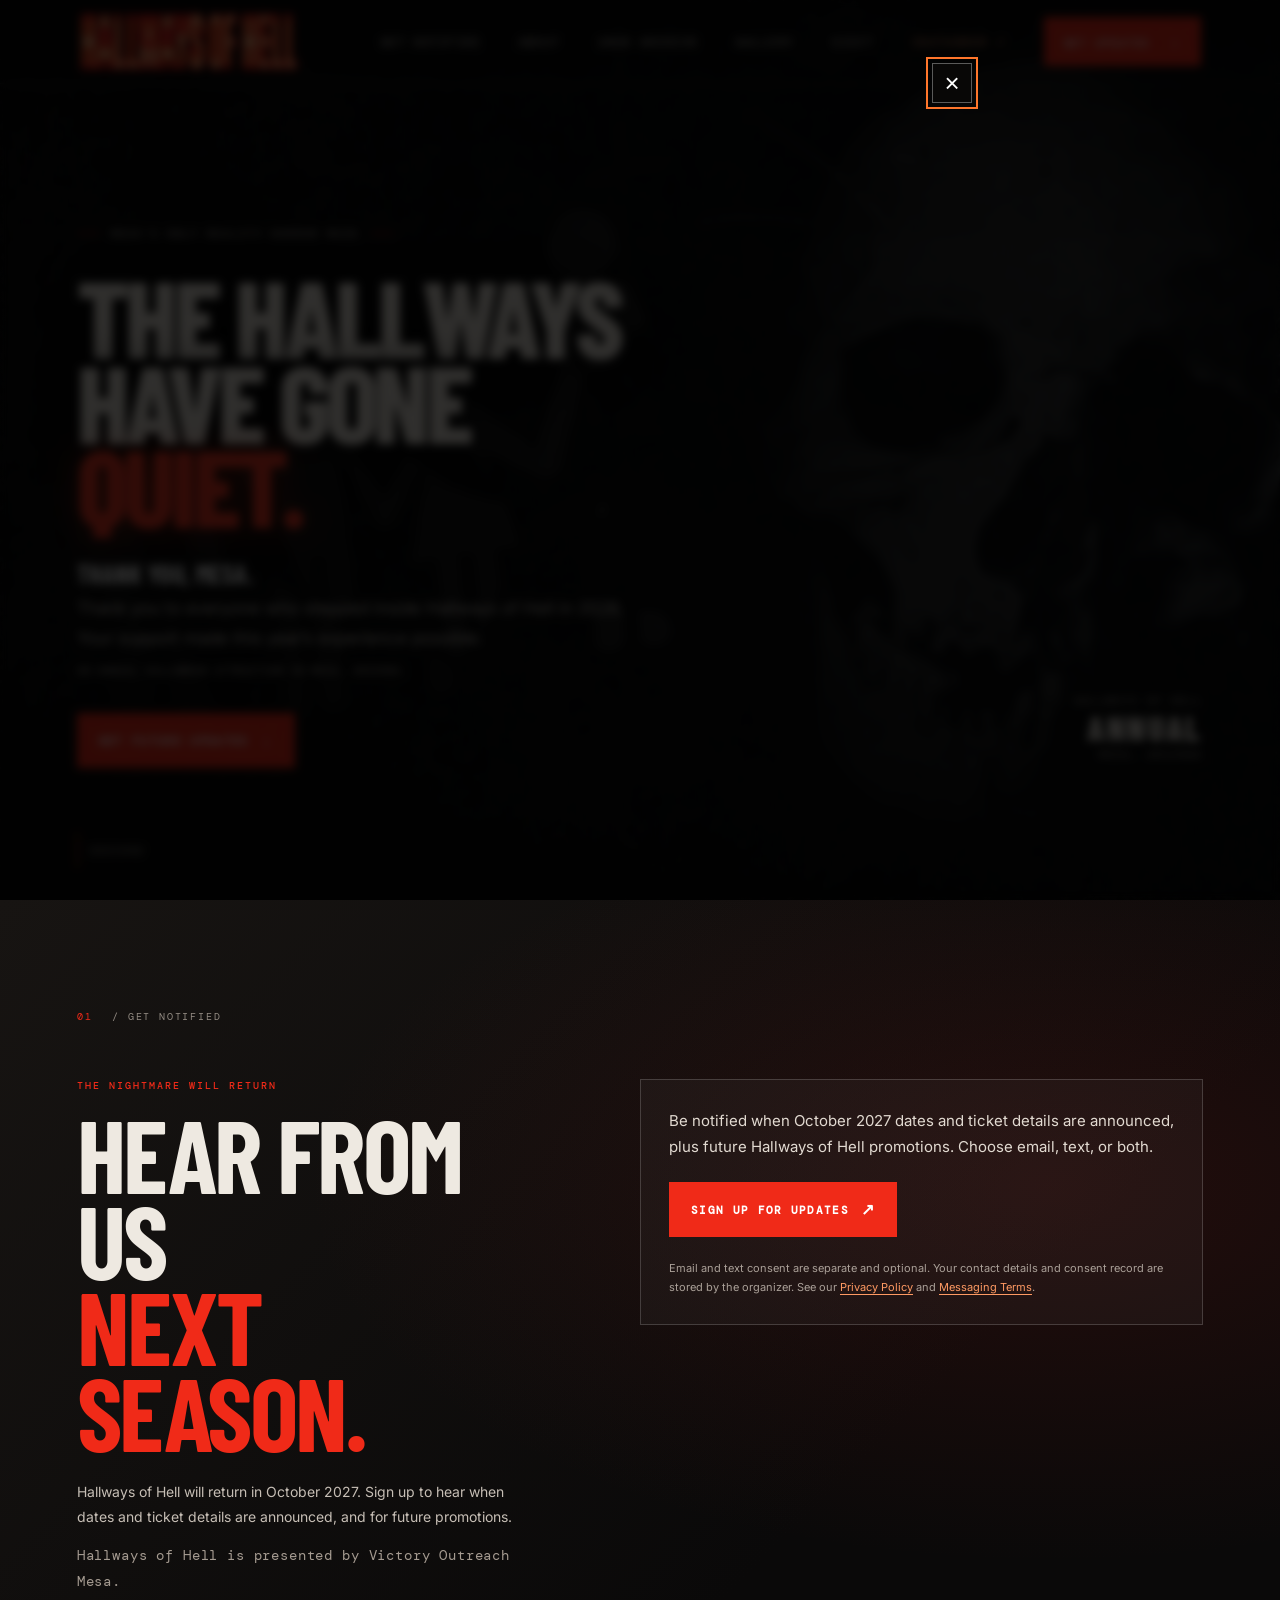
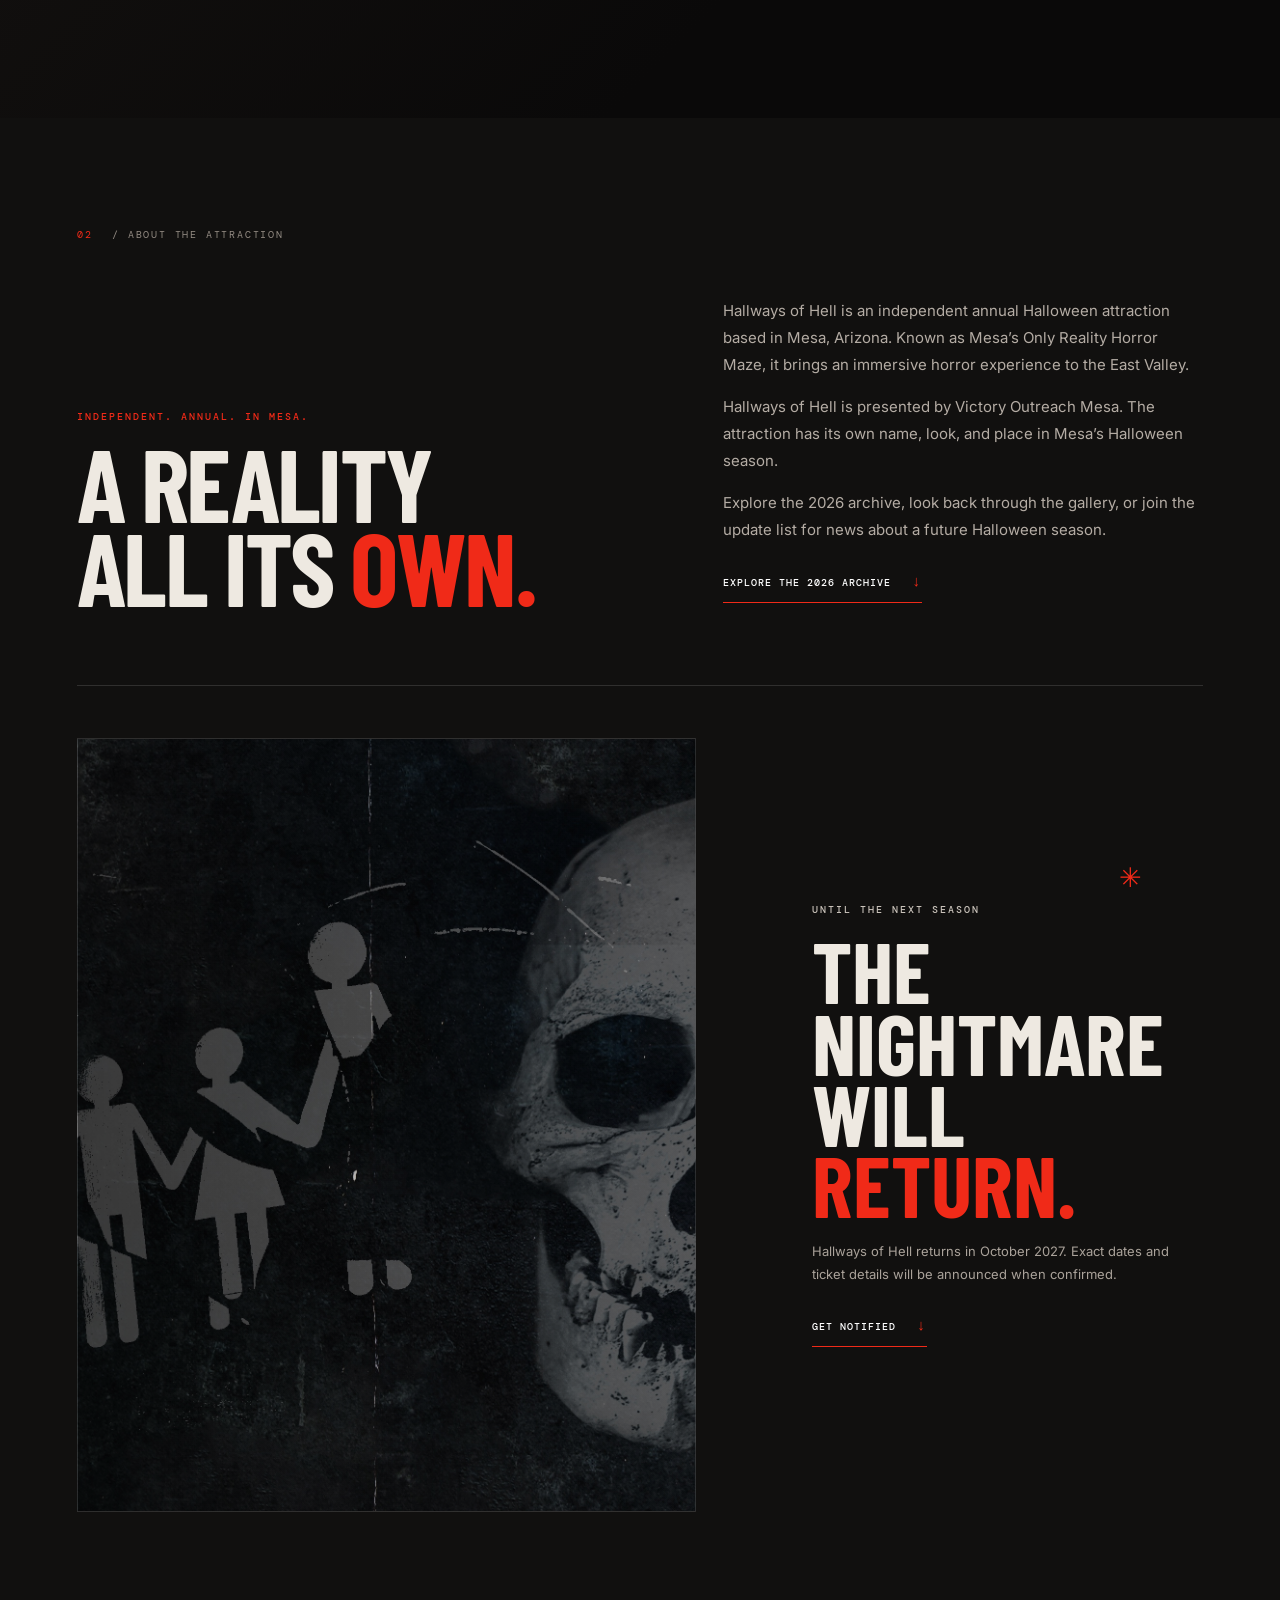
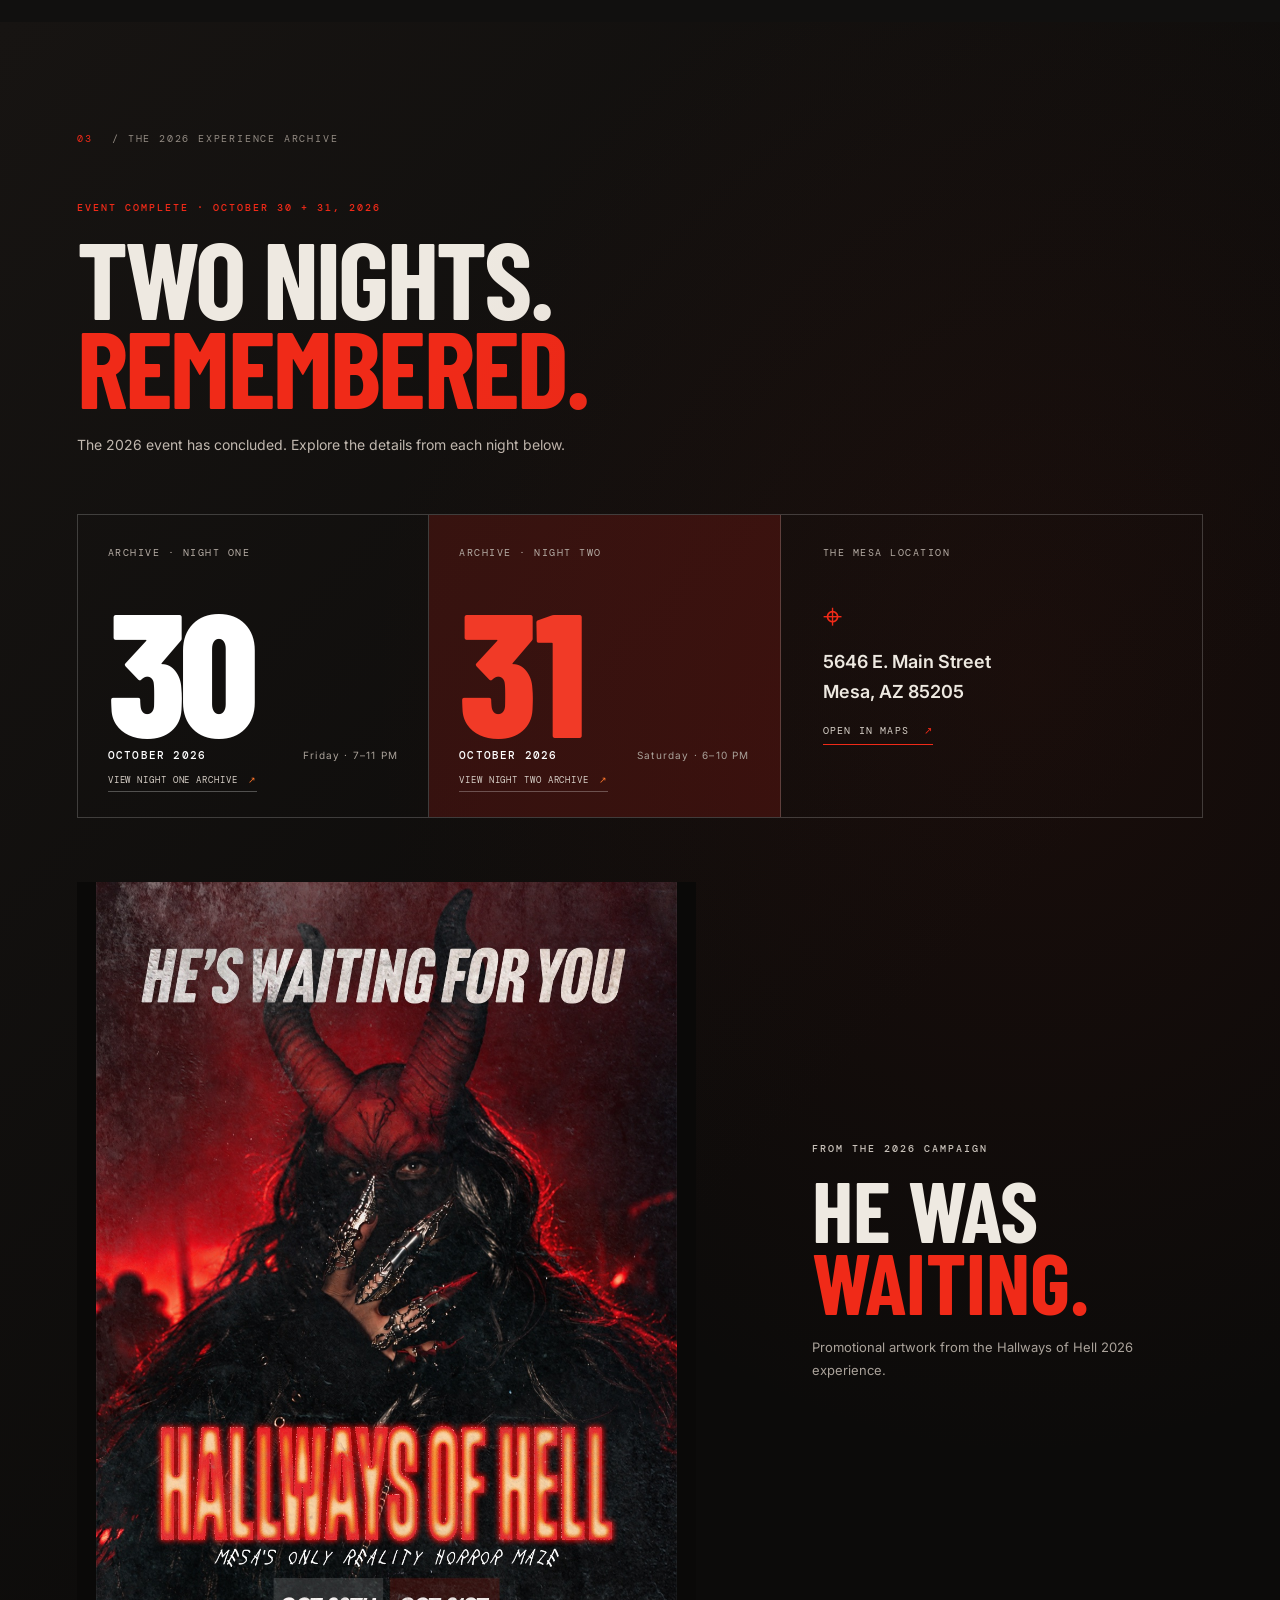
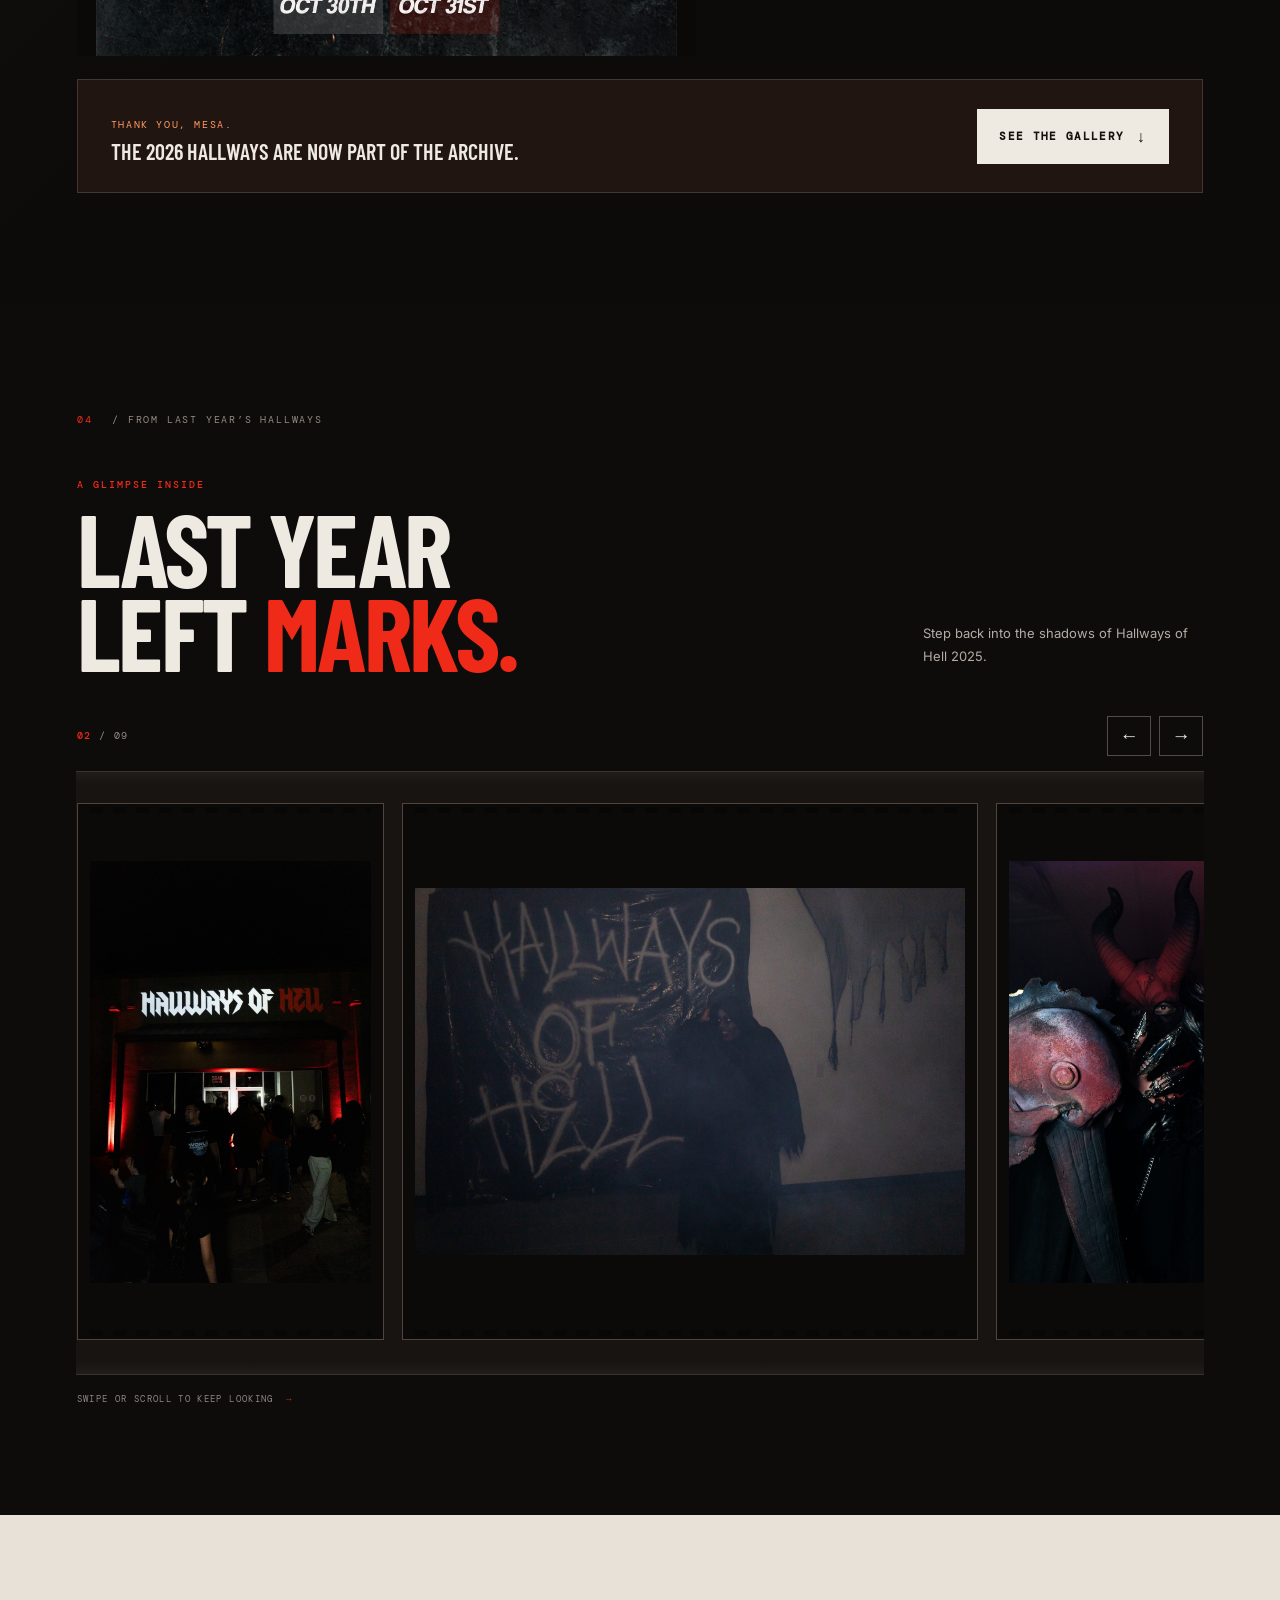
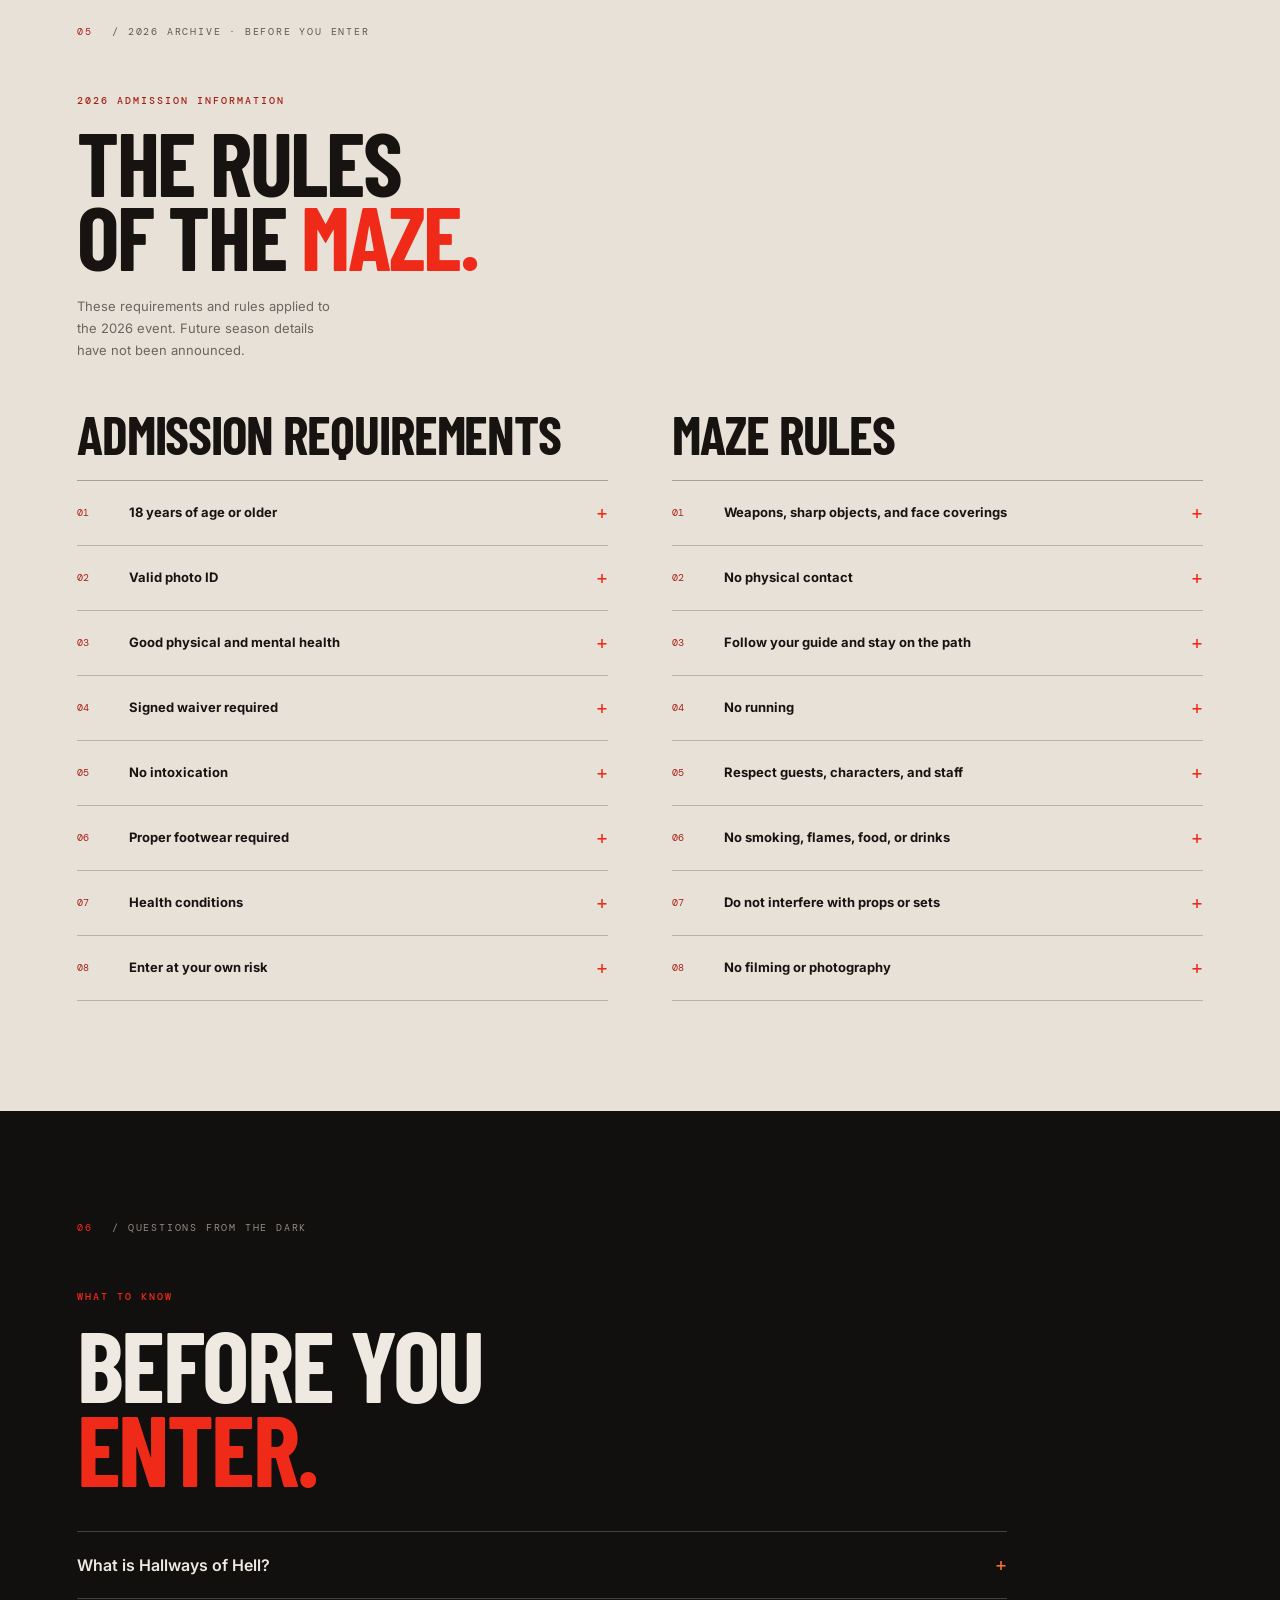
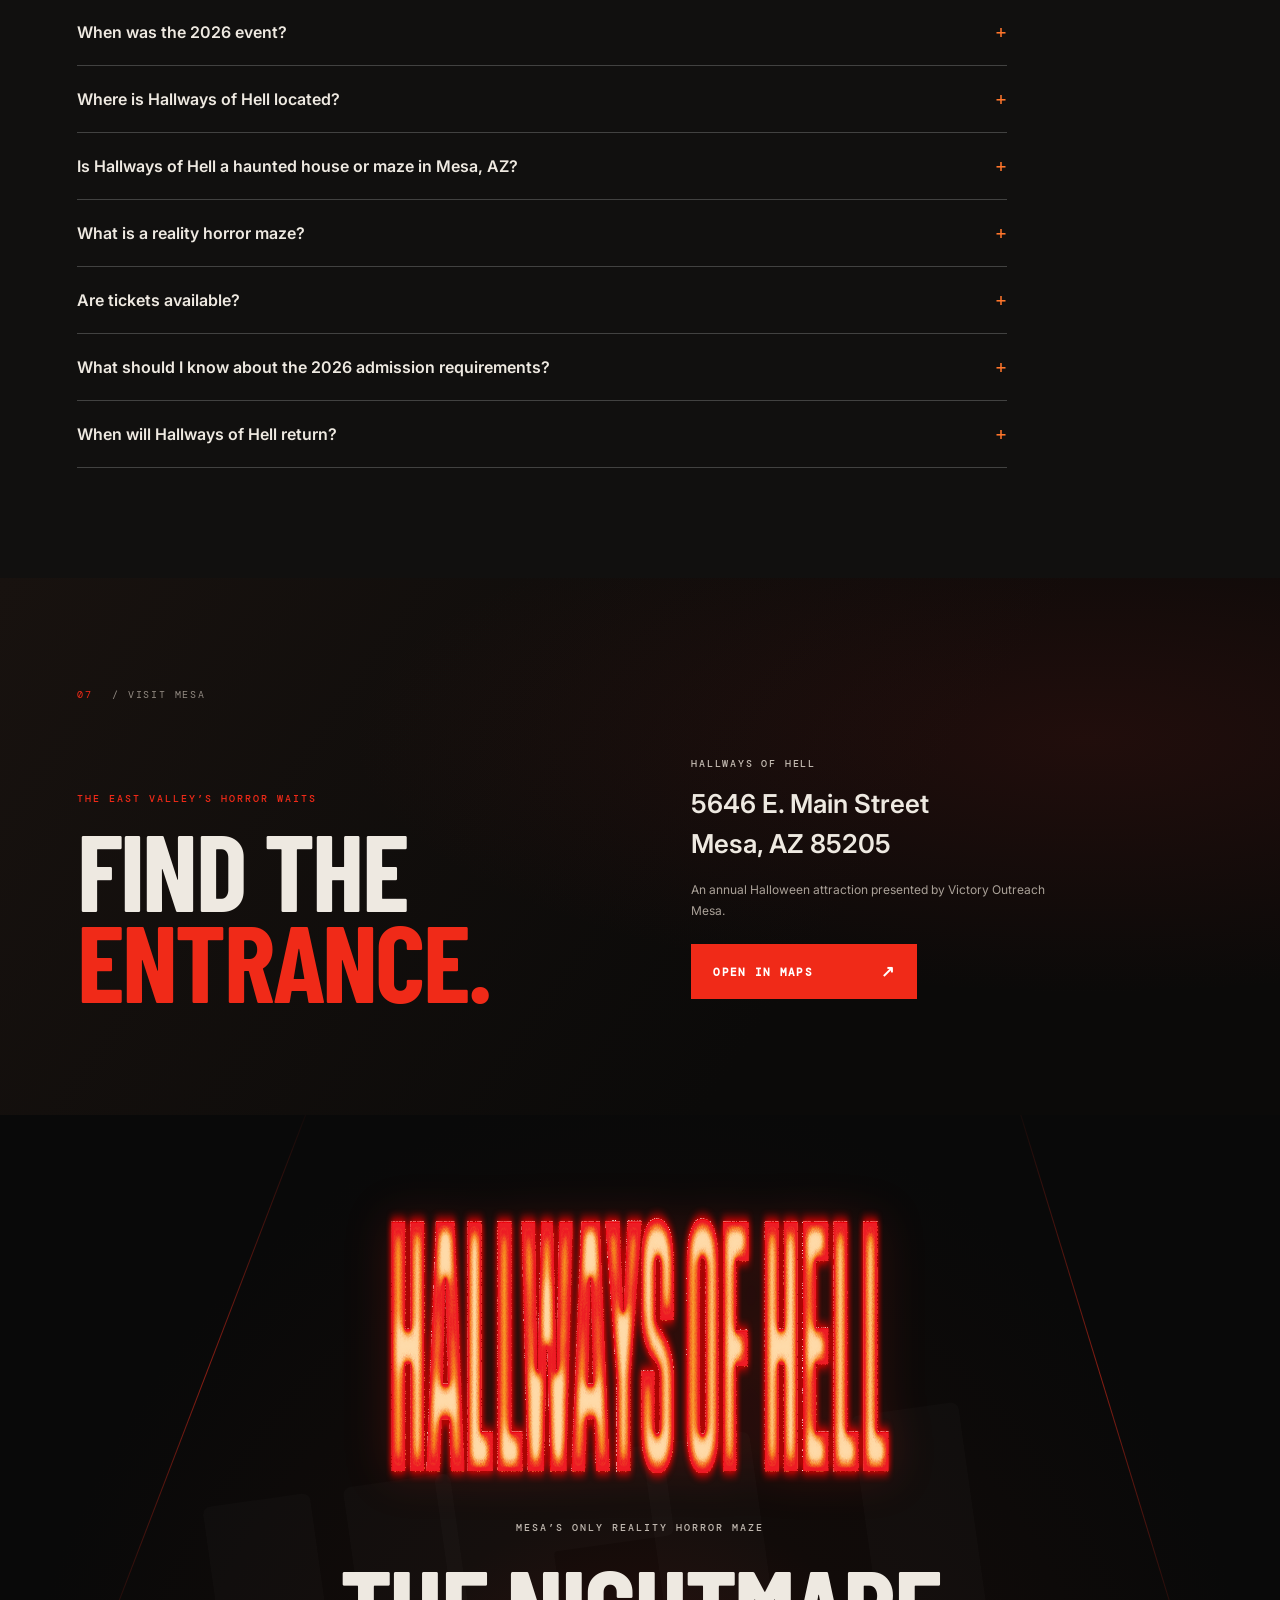
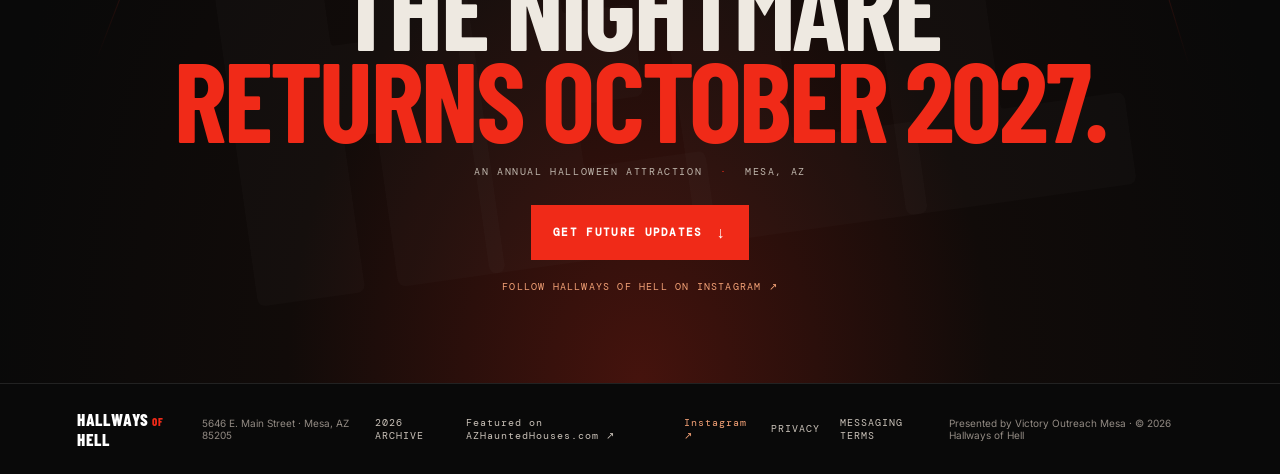
==== commit d1c6bd2a: "Show only signup embed with floating close button" ====
--- a/index.html
+++ b/index.html
@@ -25,7 +25,7 @@
   <meta name="twitter:description" content="Hallways of Hell returns in October 2027. Get updates on event dates, tickets, and promotions for Mesa’s Only Reality Horror Maze.">
   <meta name="twitter:image" content="https://hallwaysofhell.com/hero-bg.jpg">
   <meta name="twitter:image:alt" content="Dark, distressed hallway artwork for Hallways of Hell">
-  <link rel="stylesheet" href="styles.css?v=20261110-popup-fit2">
+  <link rel="stylesheet" href="styles.css?v=20261110-embed-close">
   <script type="application/ld+json">
   {
     "@context": "https://schema.org",
@@ -131,9 +131,8 @@
       </div>
     </section>
     <dialog class="signup-dialog" id="signup-dialog" aria-label="Hallways of Hell signup form">
-      <div class="signup-dialog-head"><button class="signup-dialog-close" type="button" aria-label="Close signup form" data-close-signup>×</button></div>
+      <button class="signup-dialog-close" type="button" aria-label="Close signup form" data-close-signup>×</button>
       <iframe class="signup-frame" title="Hallways of Hell future email and text updates signup" src="https://script.google.com/macros/s/AKfycbxnh6yMUZ6UlDgm-gx_R4f2YLrYLrfrD5U5yIEE3iOew725o5GvIoaQxH1xhphQXI6D4A/exec" loading="lazy" scrolling="no" referrerpolicy="strict-origin-when-cross-origin"></iframe>
-      <p class="signup-fallback">If the form does not load, <a href="https://script.google.com/macros/s/AKfycbxnh6yMUZ6UlDgm-gx_R4f2YLrYLrfrD5U5yIEE3iOew725o5GvIoaQxH1xhphQXI6D4A/exec" target="_blank" rel="noopener noreferrer">open the signup form directly</a>.</p>
     </dialog>
 
     <section class="intro section" id="about">
--- a/styles.css
+++ b/styles.css
@@ -77,13 +77,10 @@
 .signup-launcher{max-width:650px;padding:28px;border:1px solid #ffffff2c;background:#ffffff08}
 .signup-launcher>p:first-child{margin:0 0 23px;color:#e2dad1;font-size:15px;line-height:1.7}
 .signup-launcher .signup-privacy-note{margin-top:22px}
-.signup-dialog{width:min(680px,calc(100% - 28px));max-width:none;max-height:92vh;overflow:auto;padding:24px;border:0;background:linear-gradient(145deg,#1b1715,#090807 72%);color:var(--white);box-shadow:0 24px 100px #000c}
+.signup-dialog{position:relative;width:min(680px,calc(100% - 28px));max-width:none;max-height:92vh;overflow:auto;padding:0;border:0;background:transparent;color:var(--white);box-shadow:none}
 .signup-dialog::backdrop{background:#000c;backdrop-filter:blur(5px)}
-.signup-dialog-head{display:flex;justify-content:flex-end;align-items:flex-start;margin-bottom:0}
-.signup-dialog-close{flex:0 0 42px;width:42px;height:42px;border:1px solid #ffffff50;background:#ffffff0c;color:#fff;font-size:27px;line-height:1;cursor:pointer}
-.signup-frame{display:block;width:100%;height:850px;min-height:0;border:0;background:transparent}
-.signup-fallback{margin:10px 0;color:#aaa098;font-size:12px;line-height:1.6}
-.signup-fallback a{color:#ff9a63;text-underline-offset:3px}
+.signup-dialog-close{position:absolute;z-index:2;top:8px;right:8px;width:40px;height:40px;border:1px solid #ffffff55;background:#090807e8;color:#fff;font-size:26px;line-height:1;cursor:pointer}
+.signup-frame{display:block;width:100%;height:790px;min-height:0;border:0;background:transparent}
 .signup-intro{margin:0 0 24px;color:#e2dad1;font-size:14px;line-height:1.65}
 .signup-field{display:block;margin:0 0 17px;color:#e3dcd3;font:10px var(--mono);letter-spacing:.12em;text-transform:uppercase}
 .signup-field span{color:#a69d94;letter-spacing:0;text-transform:none}
@@ -107,5 +104,5 @@
 .policy-content .policy-updated{font:10px var(--mono);letter-spacing:.12em;text-transform:uppercase;color:#9b9188}
 .policy-content .text-link{margin-top:25px}
 @media(max-width:800px){.updates-layout{grid-template-columns:1fr;gap:40px}.updates-copy h2{font-size:clamp(68px,14vw,100px)}.archive-promo{gap:24px}.policy-content{padding:68px 24px 82px}}
-@media(max-width:600px){.signup-frame{height:1120px}}
-@media(max-width:430px){.signup-launcher{padding:20px 16px}.signup-dialog{padding:18px 14px}.archive-promo .teaser-image{min-height:0}.archive-band{align-items:flex-start}.archive-band .button{align-self:flex-start}.policy-content h1{font-size:19vw}}
+@media(max-width:600px){.signup-frame{height:1000px}}
+@media(max-width:430px){.signup-launcher{padding:20px 16px}.archive-promo .teaser-image{min-height:0}.archive-band{align-items:flex-start}.archive-band .button{align-self:flex-start}.policy-content h1{font-size:19vw}}
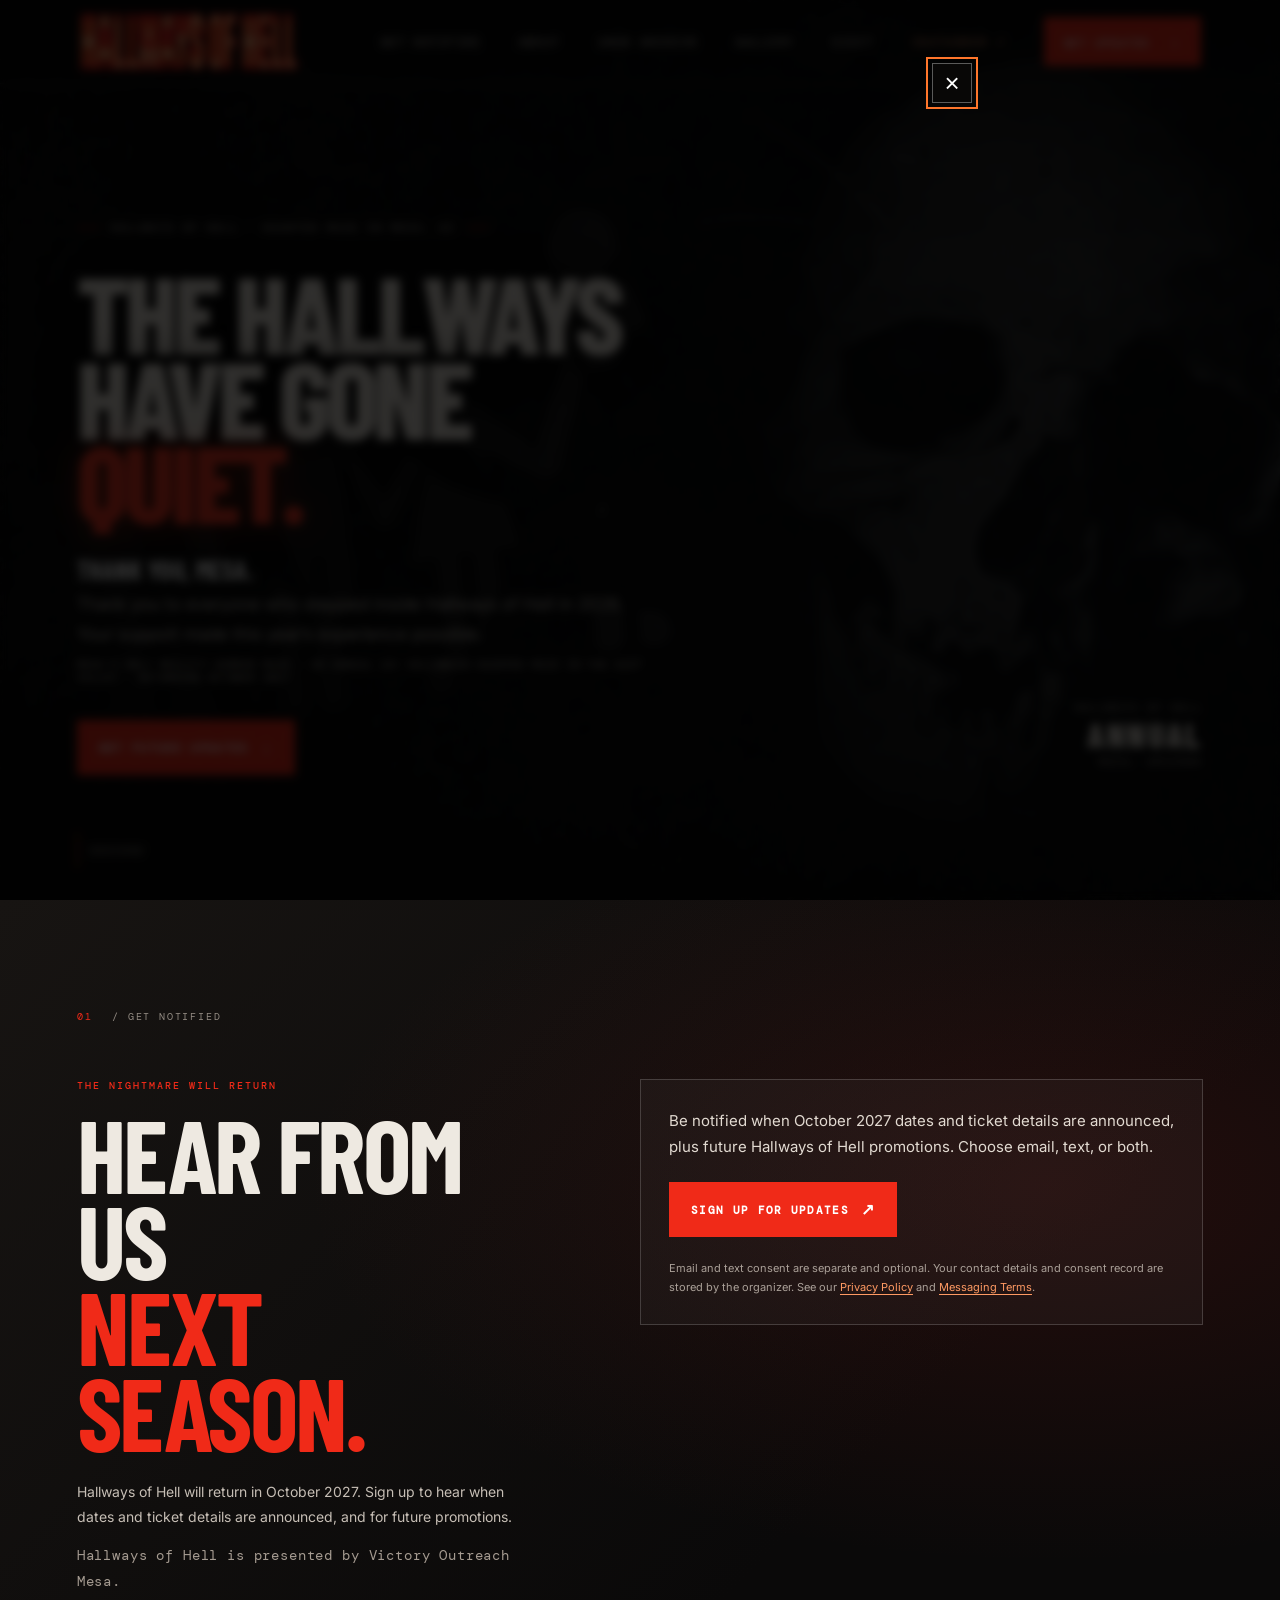
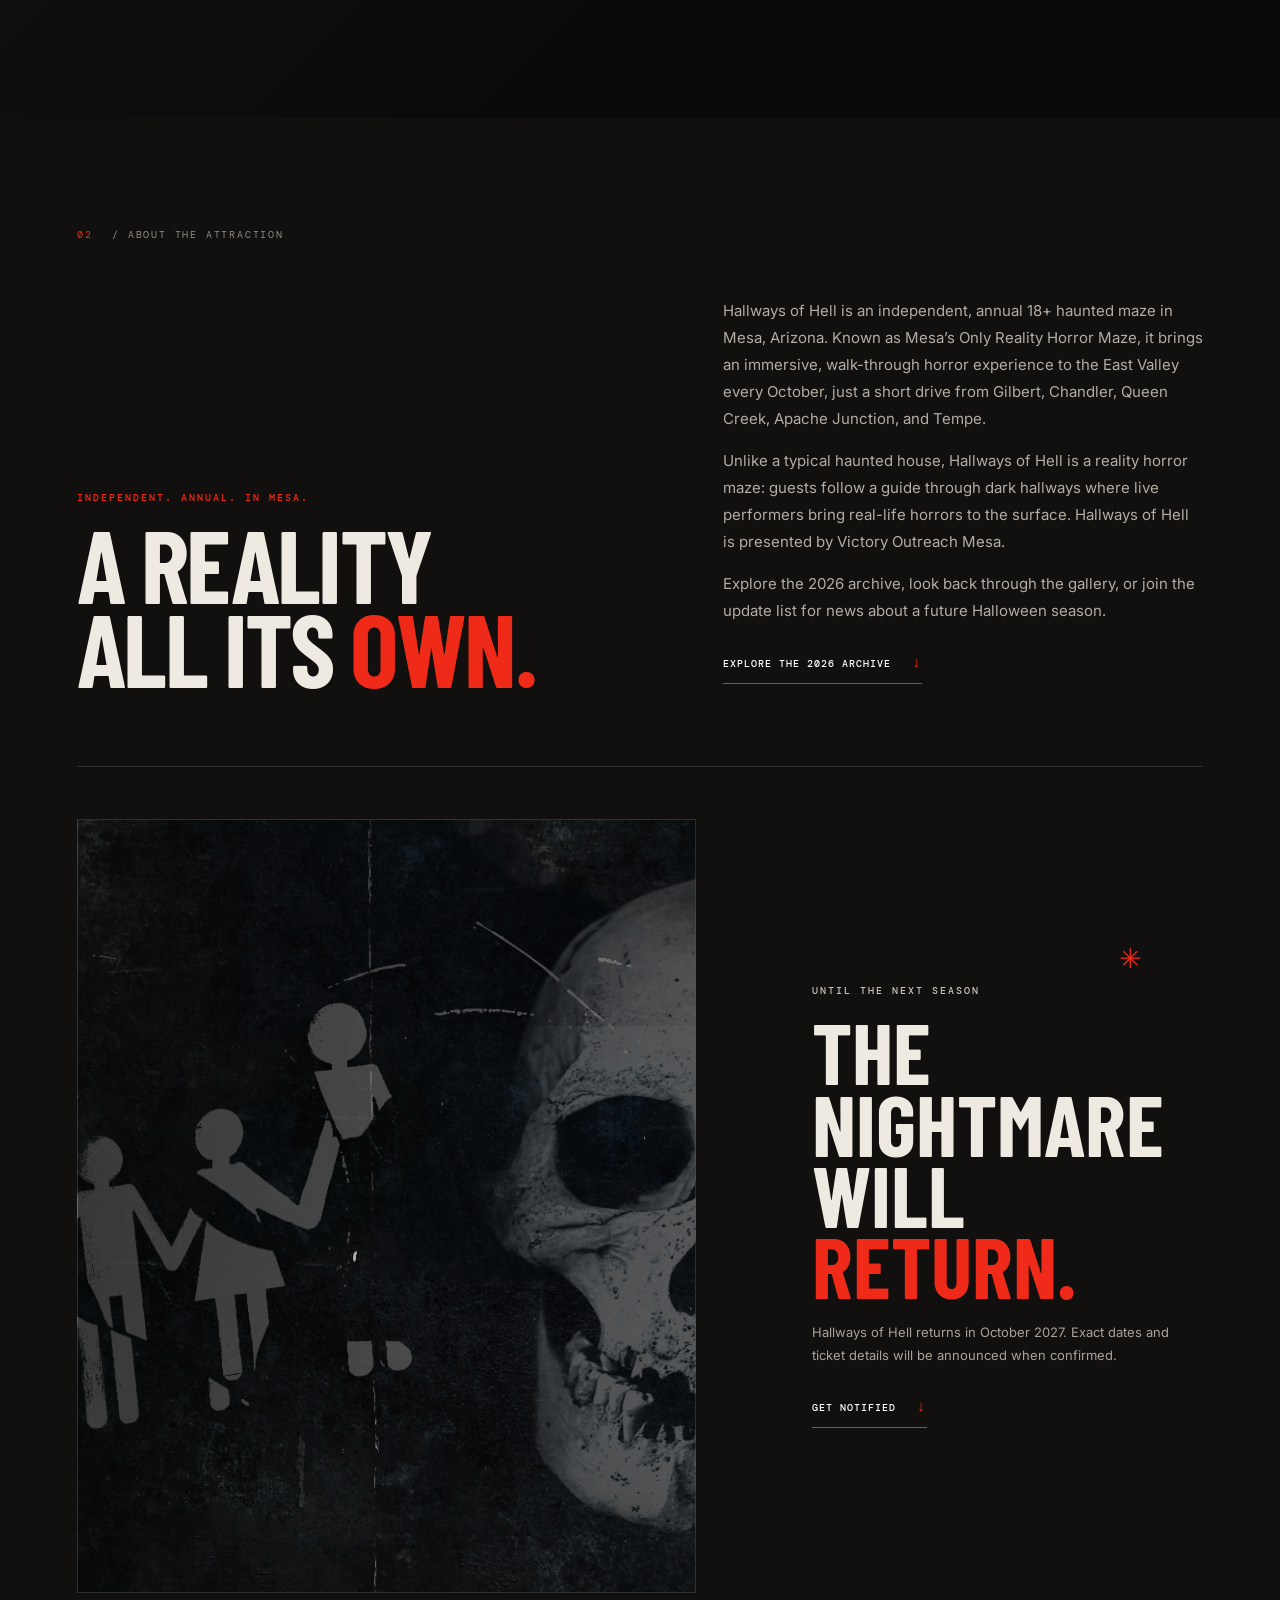
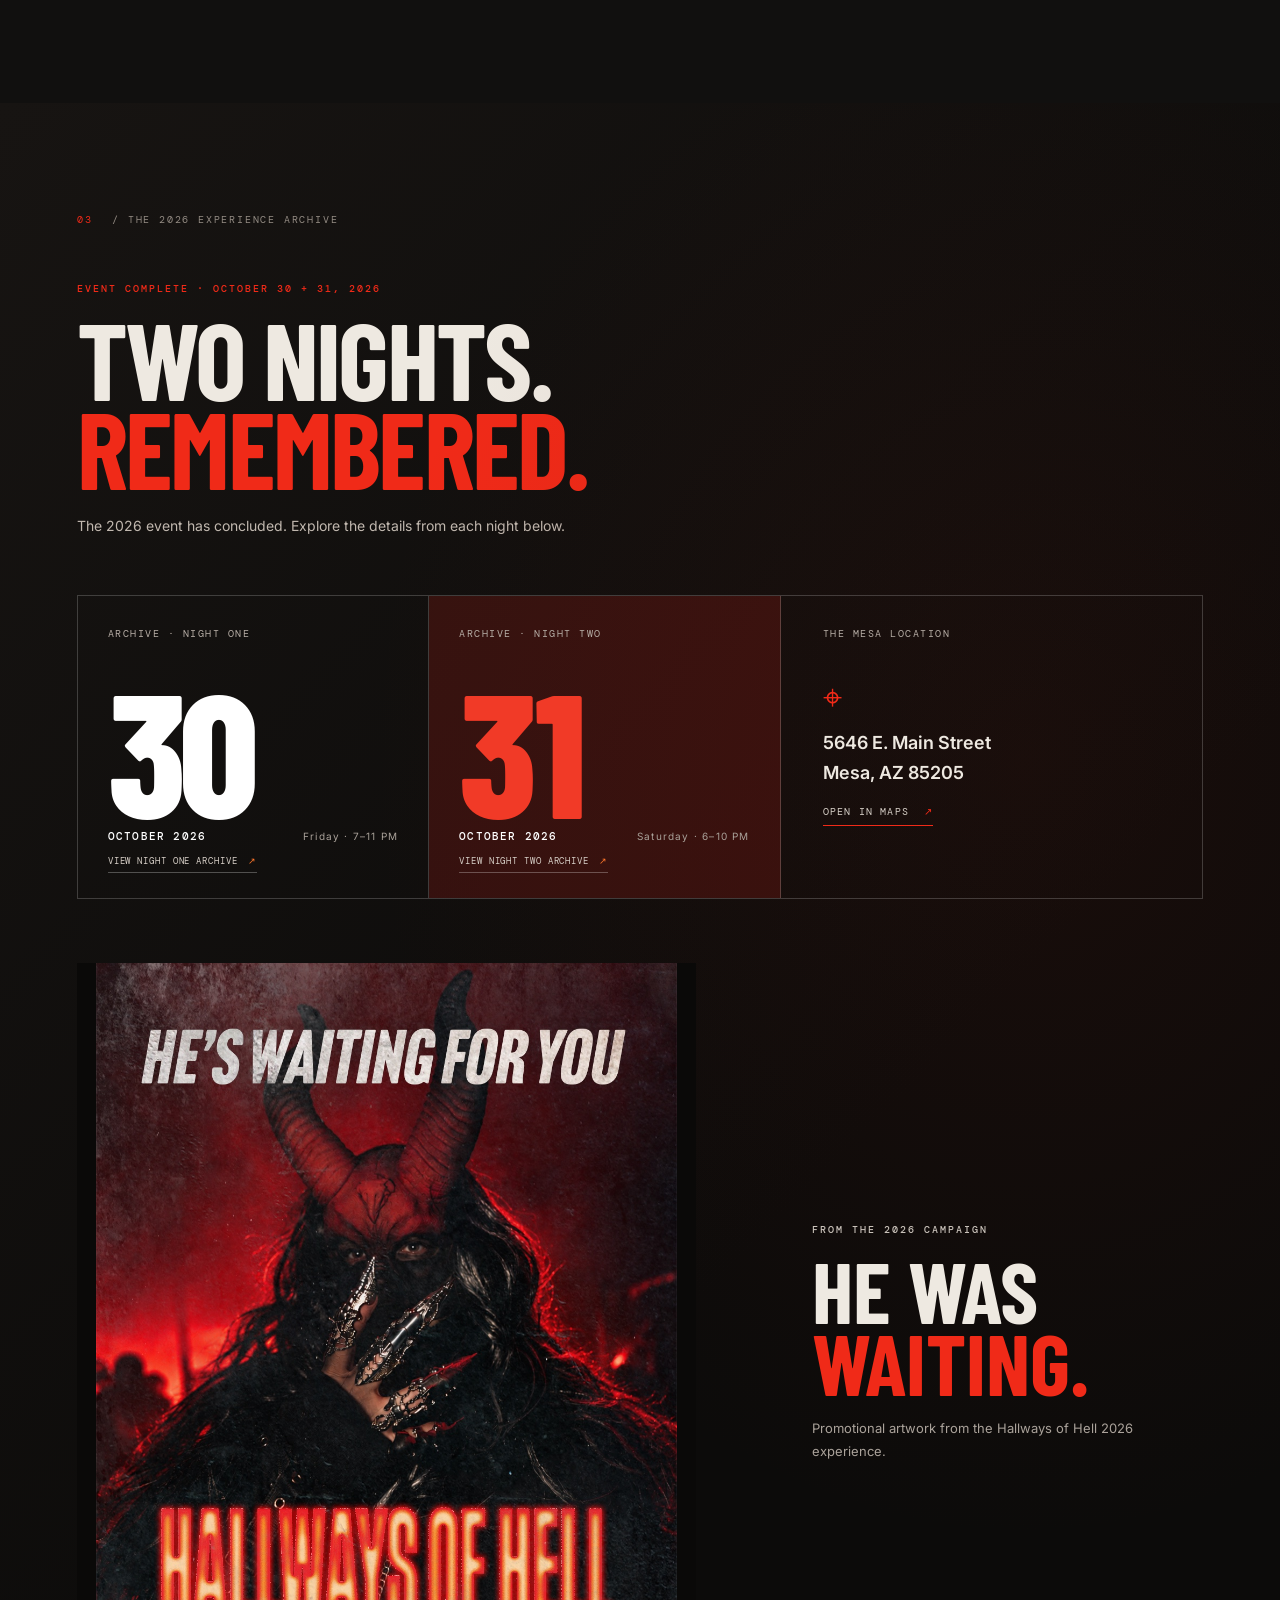
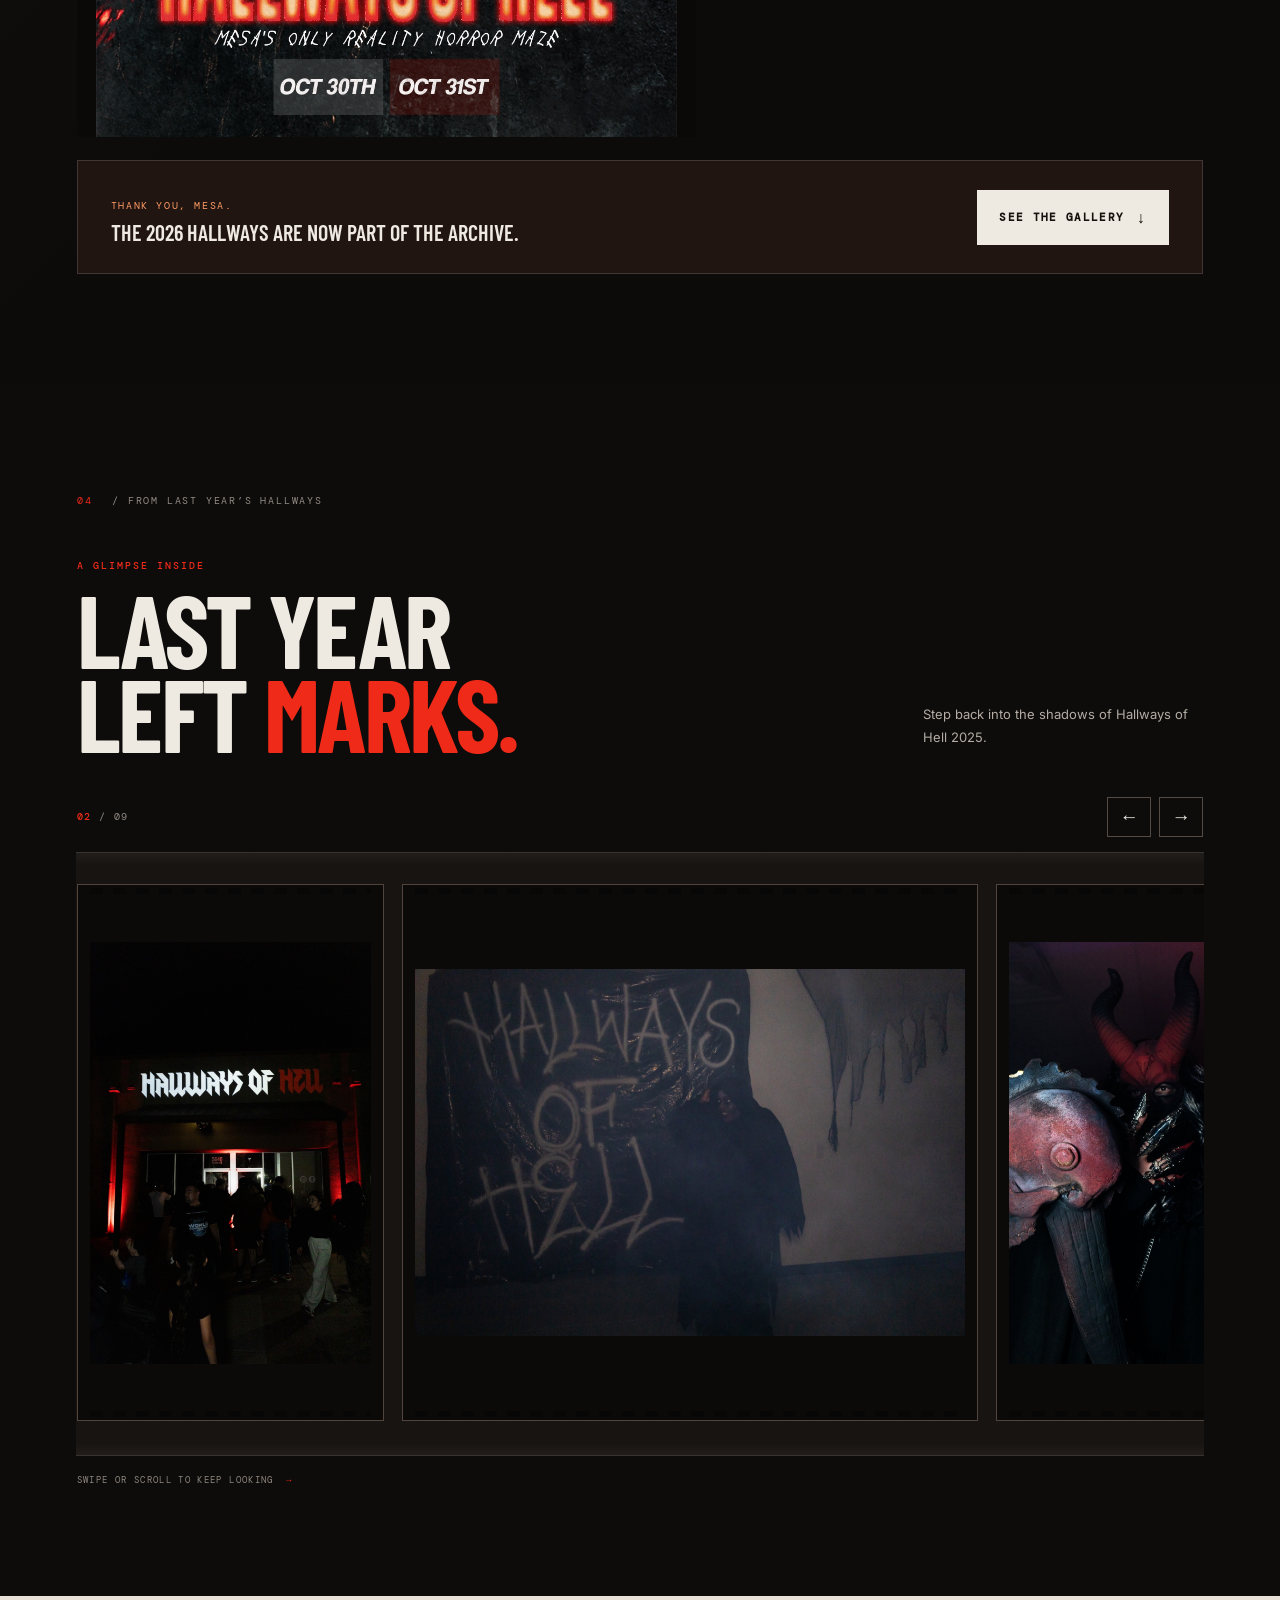
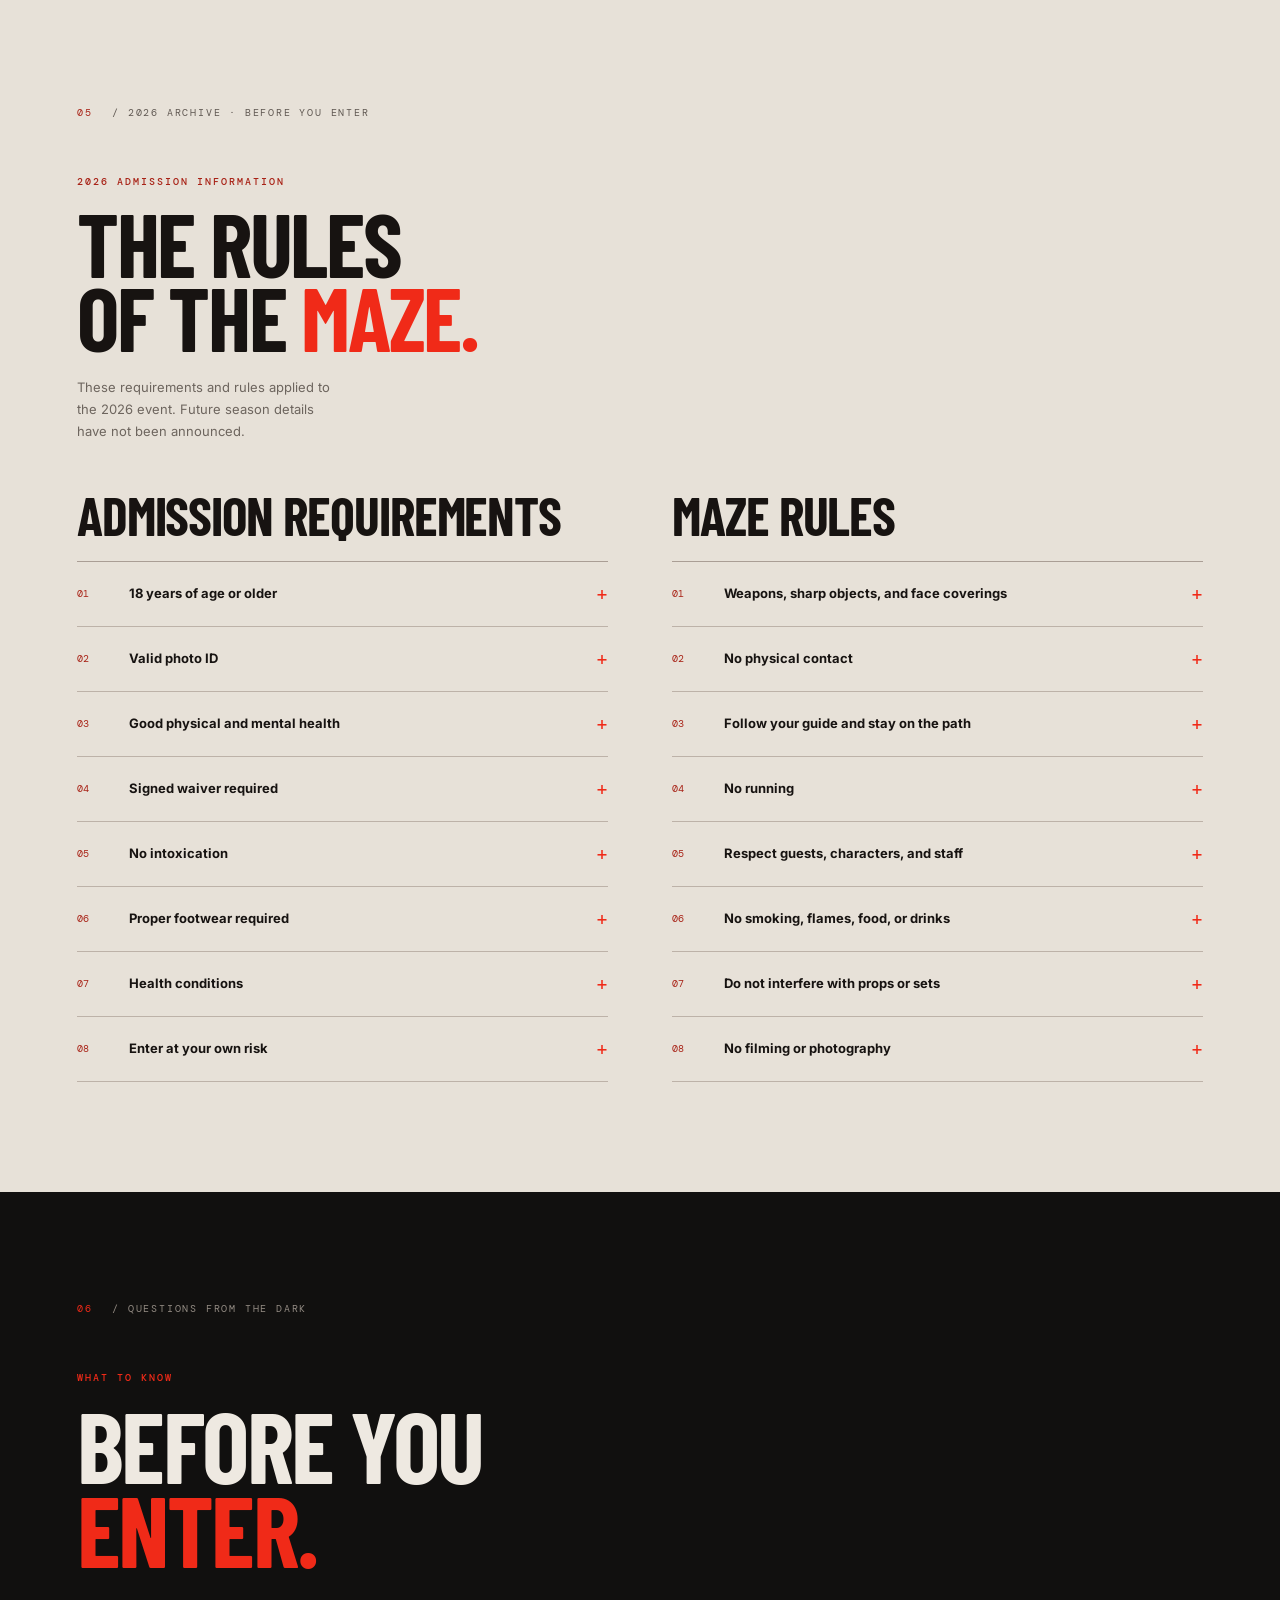
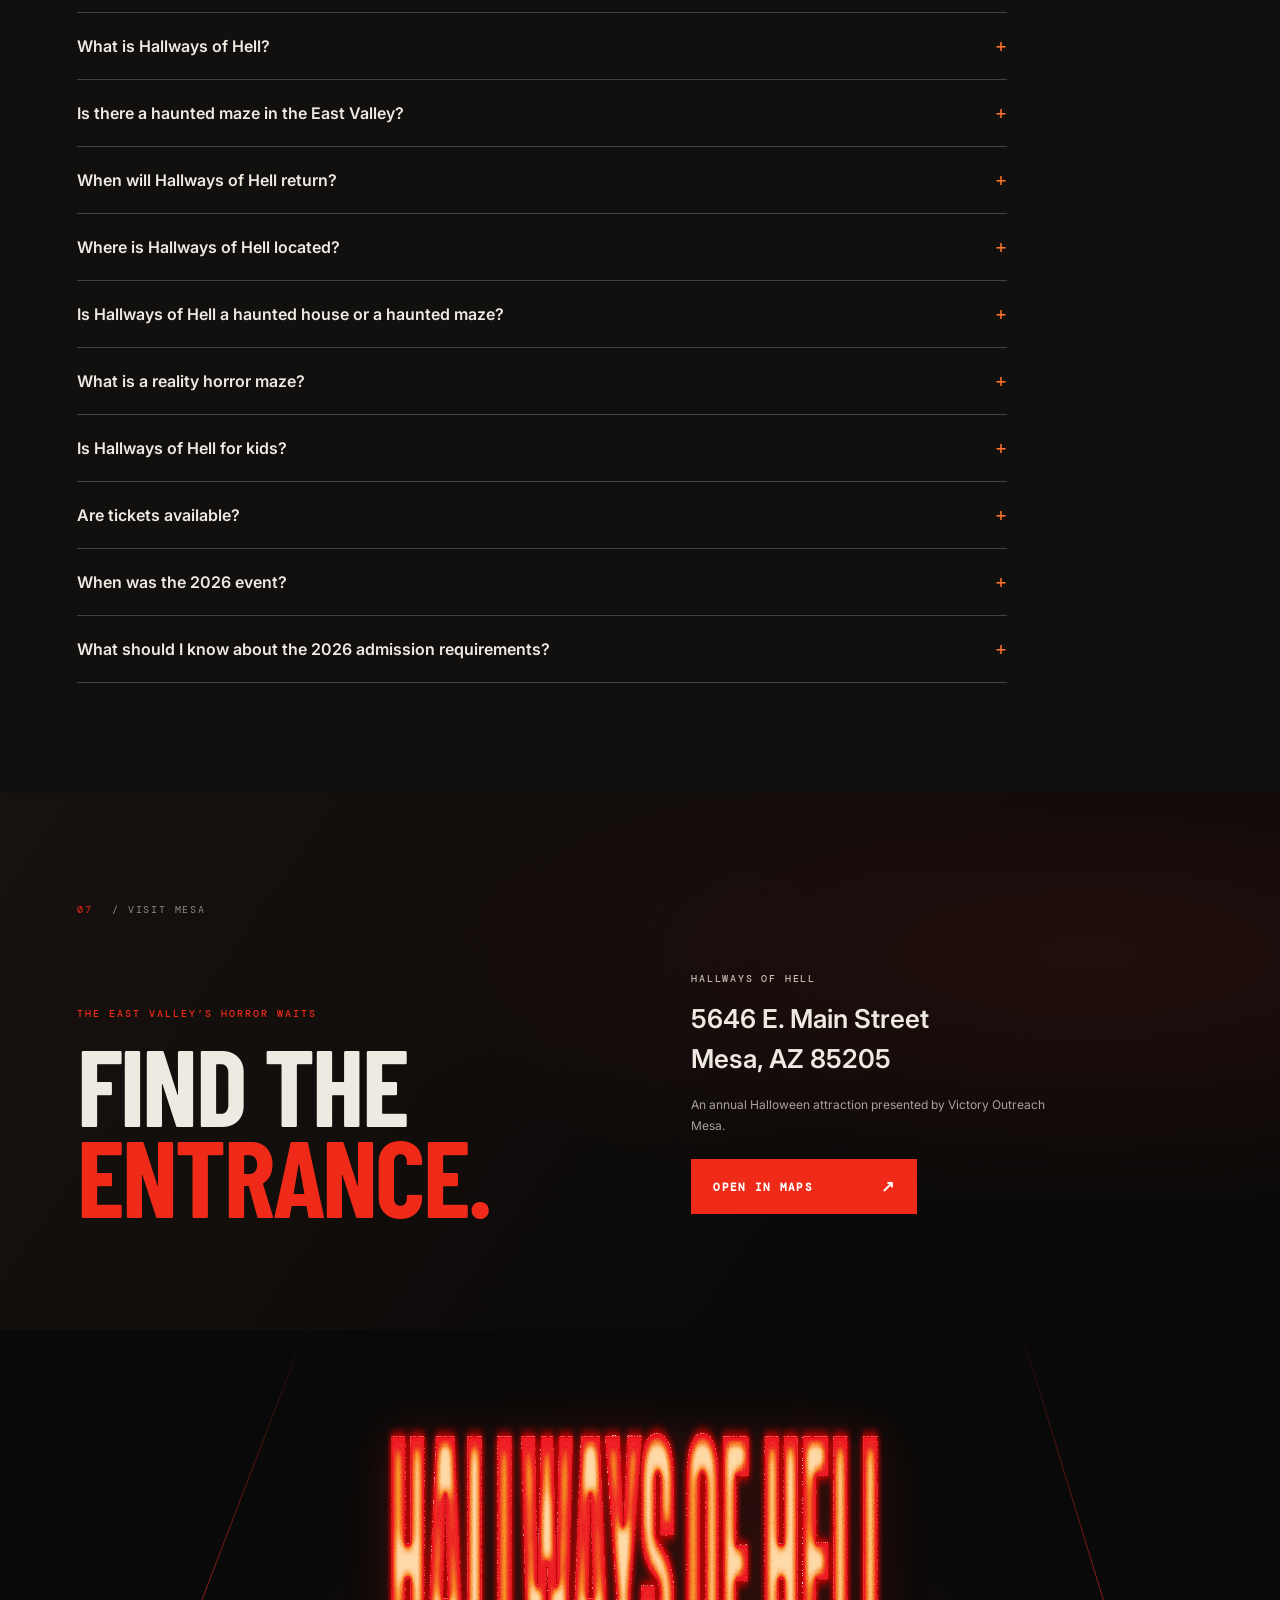
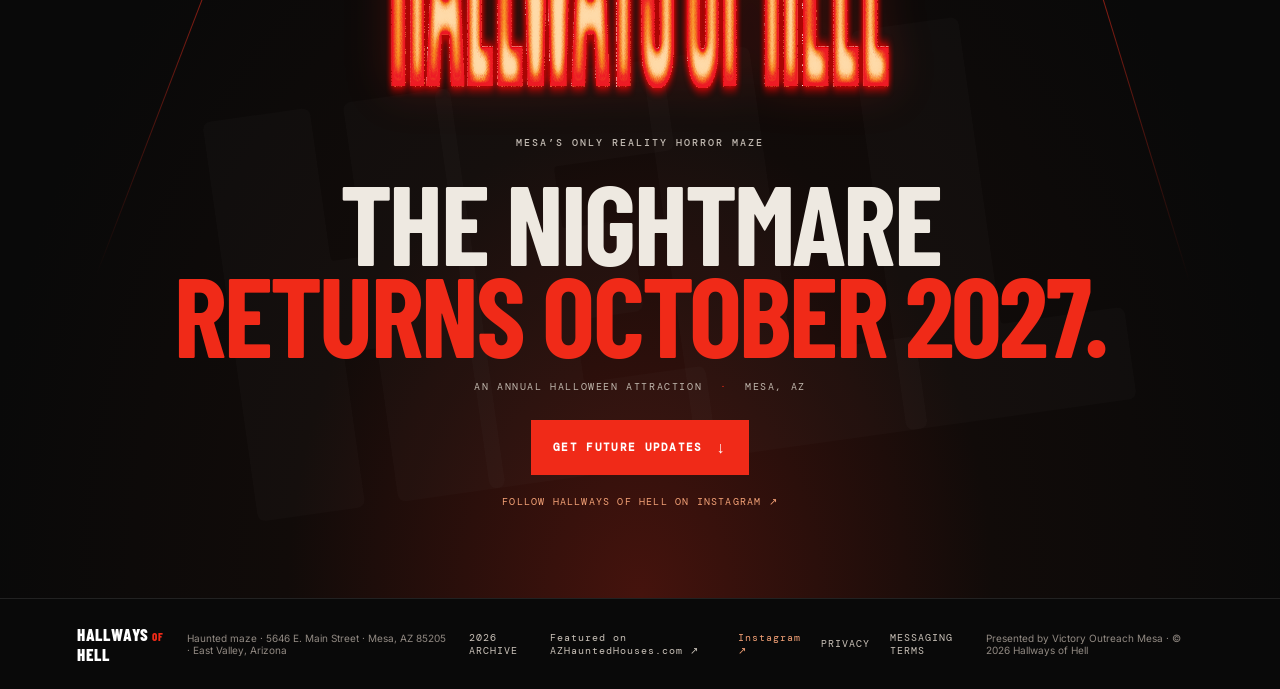
==== commit 1186b2df: "SEO: target 'haunted maze Mesa / East Valley' and improve AI discoverability - Keyword-focused title" ====
--- a/index.html
+++ b/index.html
@@ -4,28 +4,32 @@
   <meta charset="utf-8">
   <meta name="viewport" content="width=device-width, initial-scale=1">
   <meta name="theme-color" content="#090909">
-  <meta name="description" content="Hallways of Hell returns in October 2027. Get updates on event dates, tickets, and promotions for Mesa’s Only Reality Horror Maze.">
+  <meta name="description" content="Hallways of Hell is an 18+ haunted maze in Mesa, AZ — the East Valley’s only reality horror maze. Returning October 2027. Sign up for dates and ticket alerts.">
   <link rel="icon" type="image/svg+xml" href="favicon.svg">
   <link rel="canonical" href="https://hallwaysofhell.com/">
-  <title>Hallways of Hell | Mesa’s Only Reality Horror Maze</title>
+  <link rel="preload" as="image" href="hero-bg.jpg" fetchpriority="high">
+  <title>Hallways of Hell | Haunted Maze in Mesa, AZ (East Valley)</title>
+  <meta name="robots" content="index, follow, max-image-preview:large, max-snippet:-1">
+  <meta name="geo.region" content="US-AZ">
+  <meta name="geo.placename" content="Mesa, Arizona">
   <meta property="og:type" content="website">
   <meta property="og:site_name" content="Hallways of Hell">
-  <meta property="og:title" content="Hallways of Hell | Mesa’s Only Reality Horror Maze">
-  <meta property="og:description" content="Hallways of Hell returns in October 2027. Get updates on event dates, tickets, and promotions for Mesa’s Only Reality Horror Maze.">
+  <meta property="og:title" content="Hallways of Hell | Haunted Maze in Mesa, AZ (East Valley)">
+  <meta property="og:description" content="An 18+ Halloween haunted maze in Mesa, Arizona — Mesa’s Only Reality Horror Maze. Returning October 2027. Get notified when dates and tickets drop.">
   <meta property="og:url" content="https://hallwaysofhell.com/">
   <meta property="og:image" content="https://hallwaysofhell.com/hero-bg.jpg">
   <meta property="og:image:secure_url" content="https://hallwaysofhell.com/hero-bg.jpg">
   <meta property="og:image:type" content="image/jpeg">
   <meta property="og:image:width" content="2400">
   <meta property="og:image:height" content="1600">
-  <meta property="og:image:alt" content="Dark, distressed hallway artwork for Hallways of Hell">
+  <meta property="og:image:alt" content="Dark, distressed hallway artwork for Hallways of Hell, a haunted maze in Mesa, Arizona">
   <meta property="og:locale" content="en_US">
   <meta name="twitter:card" content="summary_large_image">
-  <meta name="twitter:title" content="Hallways of Hell | Mesa’s Only Reality Horror Maze">
-  <meta name="twitter:description" content="Hallways of Hell returns in October 2027. Get updates on event dates, tickets, and promotions for Mesa’s Only Reality Horror Maze.">
+  <meta name="twitter:title" content="Hallways of Hell | Haunted Maze in Mesa, AZ (East Valley)">
+  <meta name="twitter:description" content="An 18+ Halloween haunted maze in Mesa, Arizona — Mesa’s Only Reality Horror Maze. Returning October 2027.">
   <meta name="twitter:image" content="https://hallwaysofhell.com/hero-bg.jpg">
-  <meta name="twitter:image:alt" content="Dark, distressed hallway artwork for Hallways of Hell">
-  <link rel="stylesheet" href="styles.css?v=20261110-embed-close">
+  <meta name="twitter:image:alt" content="Dark, distressed hallway artwork for Hallways of Hell, a haunted maze in Mesa, Arizona">
+  <link rel="stylesheet" href="styles.css?v=20261110-embed-close-seo">
   <script type="application/ld+json">
   {
     "@context": "https://schema.org",
@@ -35,7 +39,66 @@
         "@id": "https://hallwaysofhell.com/#website",
         "url": "https://hallwaysofhell.com/",
         "name": "Hallways of Hell",
-        "description": "An annual Halloween attraction in Mesa, Arizona. Mesa’s Only Reality Horror Maze."
+        "description": "Official site of Hallways of Hell, an annual 18+ Halloween haunted maze in Mesa, Arizona (East Valley). Mesa’s Only Reality Horror Maze.",
+        "inLanguage": "en-US",
+        "publisher": {"@id": "https://hallwaysofhell.com/#attraction"}
+      },
+      {
+        "@type": "WebPage",
+        "@id": "https://hallwaysofhell.com/#webpage",
+        "url": "https://hallwaysofhell.com/",
+        "name": "Hallways of Hell | Haunted Maze in Mesa, AZ (East Valley)",
+        "isPartOf": {"@id": "https://hallwaysofhell.com/#website"},
+        "about": {"@id": "https://hallwaysofhell.com/#attraction"},
+        "primaryImageOfPage": "https://hallwaysofhell.com/hero-bg.jpg",
+        "dateModified": "2026-11-10"
+      },
+      {
+        "@type": ["TouristAttraction", "EntertainmentBusiness"],
+        "@id": "https://hallwaysofhell.com/#attraction",
+        "name": "Hallways of Hell",
+        "alternateName": ["Hallways of Hell Haunted Maze", "Hallways of Hell Mesa"],
+        "slogan": "Mesa’s Only Reality Horror Maze",
+        "description": "Hallways of Hell is an independent, annual 18+ Halloween haunted maze in Mesa, Arizona, in the East Valley of the Phoenix metro area. Billed as Mesa’s Only Reality Horror Maze, it is a guided walk-through haunted attraction with live performers and scenes depicting real-life horrors. It runs each October and returns in October 2027.",
+        "url": "https://hallwaysofhell.com/",
+        "logo": "https://hallwaysofhell.com/hallways-logo.png",
+        "image": [
+          "https://hallwaysofhell.com/hero-bg.jpg",
+          "https://hallwaysofhell.com/assets/hes-waiting.jpg",
+          "https://hallwaysofhell.com/assets/gallery/IMG_0252.jpg"
+        ],
+        "address": {
+          "@type": "PostalAddress",
+          "streetAddress": "5646 E. Main Street",
+          "addressLocality": "Mesa",
+          "addressRegion": "AZ",
+          "postalCode": "85205",
+          "addressCountry": "US"
+        },
+        "hasMap": "https://maps.google.com/?q=5646+E.+Main+Street%2C+Mesa%2C+AZ+85205",
+        "areaServed": [
+          {"@type": "City", "name": "Mesa, Arizona"},
+          {"@type": "City", "name": "Gilbert, Arizona"},
+          {"@type": "City", "name": "Chandler, Arizona"},
+          {"@type": "City", "name": "Queen Creek, Arizona"},
+          {"@type": "City", "name": "Apache Junction, Arizona"},
+          {"@type": "City", "name": "Tempe, Arizona"},
+          {"@type": "Place", "name": "East Valley, Phoenix metropolitan area, Arizona"}
+        ],
+        "touristType": "Adults 18 and older",
+        "keywords": "haunted maze, haunted house, Halloween attraction, horror maze, Mesa AZ, East Valley, Arizona haunted attraction, things to do on Halloween in Mesa",
+        "parentOrganization": {"@id": "https://hallwaysofhell.com/#organizer"},
+        "sameAs": ["https://www.instagram.com/hallwaysofhell/"],
+        "event": [
+          {"@id": "https://hallwaysofhell.com/events/2026-10-30/#event"},
+          {"@id": "https://hallwaysofhell.com/events/2026-10-31/#event"}
+        ]
+      },
+      {
+        "@type": "Organization",
+        "@id": "https://hallwaysofhell.com/#organizer",
+        "name": "Victory Outreach Mesa",
+        "description": "Presenter and organizer of Hallways of Hell in Mesa, Arizona."
       },
       {
         "@type": "FAQPage",
@@ -44,27 +107,37 @@
           {
             "@type": "Question",
             "name": "What is Hallways of Hell?",
-            "acceptedAnswer": {"@type": "Answer", "text": "Hallways of Hell is an annual Halloween attraction in Mesa, Arizona, presented as Mesa’s Only Reality Horror Maze. It is presented by Victory Outreach Mesa."}
-          },
-          {
-            "@type": "Question",
-            "name": "When was the 2026 event?",
-            "acceptedAnswer": {"@type": "Answer", "text": "The 2026 event took place October 30 from 7:00 PM to 11:00 PM and October 31 from 6:00 PM to 10:00 PM. The event has concluded; future dates have not been announced."}
+            "acceptedAnswer": {"@type": "Answer", "text": "Hallways of Hell is an annual 18+ Halloween haunted maze in Mesa, Arizona, known as Mesa’s Only Reality Horror Maze. It is presented by Victory Outreach Mesa."}
+          },
+          {
+            "@type": "Question",
+            "name": "Is there a haunted maze in the East Valley?",
+            "acceptedAnswer": {"@type": "Answer", "text": "Yes. Hallways of Hell is a haunted maze in Mesa, Arizona, in the heart of the East Valley. It runs each October around Halloween and is a short drive from Gilbert, Chandler, Queen Creek, Apache Junction, and Tempe. It returns in October 2027."}
+          },
+          {
+            "@type": "Question",
+            "name": "When will Hallways of Hell return?",
+            "acceptedAnswer": {"@type": "Answer", "text": "Hallways of Hell will return in October 2027. Exact dates and ticket details have not been announced. Use the email and/or text signup on this page to be notified first."}
           },
           {
             "@type": "Question",
             "name": "Where is Hallways of Hell located?",
-            "acceptedAnswer": {"@type": "Answer", "text": "Hallways of Hell is at 5646 E. Main Street, Mesa, Arizona 85205."}
-          },
-          {
-            "@type": "Question",
-            "name": "Is Hallways of Hell a haunted house or maze in Mesa, AZ?",
-            "acceptedAnswer": {"@type": "Answer", "text": "Hallways of Hell is a Halloween haunted attraction in Mesa, specifically presented as a reality horror maze."}
+            "acceptedAnswer": {"@type": "Answer", "text": "Hallways of Hell is at 5646 E. Main Street, Mesa, Arizona 85205, in East Mesa."}
+          },
+          {
+            "@type": "Question",
+            "name": "Is Hallways of Hell a haunted house or a haunted maze?",
+            "acceptedAnswer": {"@type": "Answer", "text": "Hallways of Hell is a walk-through haunted maze, a type of haunted house attraction. Guests follow a guide through dark hallways and scenes with live performers. It is presented as a reality horror maze."}
           },
           {
             "@type": "Question",
             "name": "What is a reality horror maze?",
-            "acceptedAnswer": {"@type": "Answer", "text": "It is how Hallways of Hell describes its Halloween attraction. Guests should expect darkness, loud noises, strobe or flashing lights, confined spaces, sudden movements, and intense horror effects."}
+            "acceptedAnswer": {"@type": "Answer", "text": "It is how Hallways of Hell describes its Halloween attraction: instead of fantasy monsters alone, its scenes depict real-life horrors, including drug abuse, physical and sexual abuse, and suicidal ideation. Guests should also expect darkness, loud noises, strobe or flashing lights, confined spaces, sudden movements, and intense horror effects."}
+          },
+          {
+            "@type": "Question",
+            "name": "Is Hallways of Hell for kids?",
+            "acceptedAnswer": {"@type": "Answer", "text": "No. The 2026 event was for guests 18 and older because of its intense and mature content. Age requirements for 2027 will be announced with the dates."}
           },
           {
             "@type": "Question",
@@ -73,13 +146,13 @@
           },
           {
             "@type": "Question",
+            "name": "When was the 2026 event?",
+            "acceptedAnswer": {"@type": "Answer", "text": "The 2026 event took place Friday, October 30 from 7:00 PM to 11:00 PM and Saturday, October 31 from 6:00 PM to 10:00 PM."}
+          },
+          {
+            "@type": "Question",
             "name": "What should I know about the 2026 admission requirements?",
             "acceptedAnswer": {"@type": "Answer", "text": "Guests had to be 18 or older and complete a signed waiver. Valid photo ID may have been required. The maze included darkness, loud noises, strobe or flashing lights, confined spaces, sudden movements, intense horror effects, and depictions of drug abuse, physical and sexual abuse, suicidal ideation, and other sensitive topics. Future requirements may differ."}
-          },
-          {
-            "@type": "Question",
-            "name": "When will Hallways of Hell return?",
-            "acceptedAnswer": {"@type": "Answer", "text": "Hallways of Hell will return in October 2027. Exact dates and ticket details have not been announced. Use the email and/or text signup near the top of this page for future announcements."}
           }
         ]
       }
@@ -104,9 +177,9 @@
     <section class="hero" id="home">
       <div class="hero-bg" aria-hidden="true"></div>
       <div class="hero-inner">
-        <p class="eyebrow"><i></i> Mesa’s Only Reality Horror Maze <i></i></p>
-        <h1>The hallways<br>have gone<br><em>quiet.</em></h1>
-        <p class="hero-sub"><strong>Thank you, Mesa.</strong><br>Thank you to everyone who stepped inside Hallways of Hell in 2026. Your support made this year’s experience possible.<br><span class="hero-annual">An annual Halloween attraction in Mesa, Arizona.</span></p>
+        <h1 class="eyebrow hero-kicker"><i></i> Hallways of Hell · Haunted Maze in Mesa, AZ <i></i></h1>
+        <p class="hero-title">The hallways<br>have gone<br><em>quiet.</em></p>
+        <p class="hero-sub"><strong>Thank you, Mesa.</strong><br>Thank you to everyone who stepped inside Hallways of Hell in 2026. Your support made this year’s experience possible.<br><span class="hero-annual">Mesa’s Only Reality Horror Maze · An annual 18+ Halloween haunted maze in the East Valley · Returning October 2027</span></p>
         <a class="button button-hot" href="#updates" data-open-signup>Get Future Updates <span>↓</span></a>
         <div class="hero-date"><span>HALLWAYS OF HELL</span><b>ANNUAL</b><span>MESA, ARIZONA</span></div>
       </div>
@@ -139,7 +212,7 @@
       <div class="section-mark">02 <span>/ ABOUT THE ATTRACTION</span></div>
       <div class="intro-grid">
         <div><p class="eyebrow red">INDEPENDENT. ANNUAL. IN MESA.</p><h2>A reality<br>all its <em>own.</em></h2></div>
-        <div class="intro-copy"><p>Hallways of Hell is an independent annual Halloween attraction based in Mesa, Arizona. Known as Mesa’s Only Reality Horror Maze, it brings an immersive horror experience to the East Valley.</p><p>Hallways of Hell is presented by Victory Outreach Mesa. The attraction has its own name, look, and place in Mesa’s Halloween season.</p><p>Explore the 2026 archive, look back through the gallery, or join the update list for news about a future Halloween season.</p><a href="#details" class="text-link">Explore the 2026 archive <span>↓</span></a></div>
+        <div class="intro-copy"><p>Hallways of Hell is an independent, annual 18+ haunted maze in Mesa, Arizona. Known as Mesa’s Only Reality Horror Maze, it brings an immersive, walk-through horror experience to the East Valley every October, just a short drive from Gilbert, Chandler, Queen Creek, Apache Junction, and Tempe.</p><p>Unlike a typical haunted house, Hallways of Hell is a reality horror maze: guests follow a guide through dark hallways where live performers bring real-life horrors to the surface. Hallways of Hell is presented by Victory Outreach Mesa.</p><p>Explore the 2026 archive, look back through the gallery, or join the update list for news about a future Halloween season.</p><a href="#details" class="text-link">Explore the 2026 archive <span>↓</span></a></div>
       </div>
       <div class="red-line"></div>
       <div class="teaser-grid"><div class="teaser-image teaser-quiet" role="img" aria-label="Dark, distressed hallway artwork for Hallways of Hell"></div><div class="teaser-note"><span class="crosshair">✳</span><p class="eyebrow">UNTIL THE NEXT SEASON</p><h3>The nightmare<br>will <em>return.</em></h3><p>Hallways of Hell returns in October 2027. Exact dates and ticket details will be announced when confirmed.</p><a class="text-link" href="#updates" data-open-signup>Get notified <span>↓</span></a></div></div>
@@ -172,7 +245,7 @@
       </div>
       <div class="gallery-filmstrip">
         <div class="gallery-track" id="gallery-track" role="region" aria-roledescription="carousel" aria-label="Photo strip. Scroll or swipe to browse photos." tabindex="0">
-          <figure class="gallery-slide portrait" role="group" aria-label="Photo 1 of 9"><div class="film-frame"><img src="assets/gallery/IMG_0252.jpg" width="1067" height="1600" alt="Guests gather outside the Hallways of Hell entrance at night" loading="lazy" decoding="async"></div></figure>
+          <figure class="gallery-slide portrait" role="group" aria-label="Photo 1 of 9"><div class="film-frame"><img src="assets/gallery/IMG_0252.jpg" width="1067" height="1600" alt="Guests gather outside the Hallways of Hell haunted maze entrance in Mesa, AZ at night" loading="lazy" decoding="async"></div></figure>
           <figure class="gallery-slide landscape" role="group" aria-label="Photo 2 of 9"><div class="film-frame"><img src="assets/gallery/IMG_6688.jpg" width="1600" height="1067" alt="A cloaked character waits beside a warning painted on the wall" loading="lazy" decoding="async"></div></figure>
           <figure class="gallery-slide portrait" role="group" aria-label="Photo 3 of 9"><div class="film-frame"><img src="assets/gallery/IMG_0133.jpg" width="1067" height="1600" alt="Horned creature looming in red light" loading="lazy" decoding="async"></div></figure>
           <figure class="gallery-slide landscape" role="group" aria-label="Photo 4 of 9"><div class="film-frame"><img src="assets/gallery/IMG_6682.jpg" width="1600" height="1067" alt="Character with glowing eyes emerging from the dark" loading="lazy" decoding="async"></div></figure>
@@ -180,7 +253,7 @@
           <figure class="gallery-slide portrait" role="group" aria-label="Photo 6 of 9"><div class="film-frame"><img src="assets/gallery/IMG_0172.jpg" width="1067" height="1600" alt="Ghostly figure standing in a bedroom scene" loading="lazy" decoding="async"></div></figure>
           <figure class="gallery-slide landscape" role="group" aria-label="Photo 7 of 9"><div class="film-frame"><img src="assets/gallery/IMG_0051.jpg" width="1600" height="1067" alt="Hooded horror character in a dimly lit hallway" loading="lazy" decoding="async"></div></figure>
           <figure class="gallery-slide portrait" role="group" aria-label="Photo 8 of 9"><div class="film-frame"><img src="assets/gallery/IMG_0083.jpg" width="1067" height="1600" alt="Hooded character lurking near a glowing screen" loading="lazy" decoding="async"></div></figure>
-          <figure class="gallery-slide portrait" role="group" aria-label="Photo 9 of 9"><div class="film-frame"><img src="assets/gallery/IMG_6695.jpg" width="1067" height="1600" alt="Disturbing prop from inside the haunted maze" loading="lazy" decoding="async"></div></figure>
+          <figure class="gallery-slide portrait" role="group" aria-label="Photo 9 of 9"><div class="film-frame"><img src="assets/gallery/IMG_6695.jpg" width="1067" height="1600" alt="Disturbing prop from inside the Hallways of Hell haunted maze" loading="lazy" decoding="async"></div></figure>
         </div>
       </div>
       <p class="gallery-hint">SWIPE OR SCROLL TO KEEP LOOKING <span>→</span></p>
@@ -227,14 +300,16 @@
       <div class="section-mark">06 <span>/ QUESTIONS FROM THE DARK</span></div>
       <div class="faq-heading"><p class="eyebrow red">WHAT TO KNOW</p><h2 id="faq-title">Before you<br><em>enter.</em></h2></div>
       <div class="faq-list">
-        <details class="faq-item"><summary><h3>What is Hallways of Hell?</h3></summary><p>Hallways of Hell is an annual Halloween attraction in Mesa, Arizona, presented as Mesa’s Only Reality Horror Maze. It is presented by Victory Outreach Mesa.</p></details>
-        <details class="faq-item"><summary><h3>When was the 2026 event?</h3></summary><p>The 2026 event took place October 30 from 7:00 PM to 11:00 PM and October 31 from 6:00 PM to 10:00 PM. The event has concluded; Hallways of Hell will return in October 2027, with exact dates to be announced.</p></details>
-        <details class="faq-item"><summary><h3>Where is Hallways of Hell located?</h3></summary><p>Hallways of Hell is at 5646 E. Main Street, Mesa, Arizona 85205.</p></details>
-        <details class="faq-item"><summary><h3>Is Hallways of Hell a haunted house or maze in Mesa, AZ?</h3></summary><p>Hallways of Hell is a Halloween haunted attraction in Mesa, specifically presented as a reality horror maze.</p></details>
-        <details class="faq-item"><summary><h3>What is a reality horror maze?</h3></summary><p>It is how Hallways of Hell describes its Halloween attraction. Guests should expect darkness, loud noises, strobe or flashing lights, confined spaces, sudden movements, and intense horror effects.</p></details>
+        <details class="faq-item"><summary><h3>What is Hallways of Hell?</h3></summary><p>Hallways of Hell is an annual 18+ Halloween haunted maze in Mesa, Arizona, known as Mesa’s Only Reality Horror Maze. It is presented by Victory Outreach Mesa.</p></details>
+        <details class="faq-item"><summary><h3>Is there a haunted maze in the East Valley?</h3></summary><p>Yes. Hallways of Hell is a haunted maze in Mesa, Arizona, in the heart of the East Valley. It runs each October around Halloween and is a short drive from Gilbert, Chandler, Queen Creek, Apache Junction, and Tempe. It returns in October 2027.</p></details>
+        <details class="faq-item"><summary><h3>When will Hallways of Hell return?</h3></summary><p>Hallways of Hell will return in October 2027. Exact dates and ticket details have not been announced. Use the email and/or text signup on this page to be notified first.</p></details>
+        <details class="faq-item"><summary><h3>Where is Hallways of Hell located?</h3></summary><p>Hallways of Hell is at 5646 E. Main Street, Mesa, Arizona 85205, in East Mesa.</p></details>
+        <details class="faq-item"><summary><h3>Is Hallways of Hell a haunted house or a haunted maze?</h3></summary><p>Hallways of Hell is a walk-through haunted maze, a type of haunted house attraction. Guests follow a guide through dark hallways and scenes with live performers. It is presented as a reality horror maze.</p></details>
+        <details class="faq-item"><summary><h3>What is a reality horror maze?</h3></summary><p>It is how Hallways of Hell describes its Halloween attraction: instead of fantasy monsters alone, its scenes depict real-life horrors, including drug abuse, physical and sexual abuse, and suicidal ideation. Guests should also expect darkness, loud noises, strobe or flashing lights, confined spaces, sudden movements, and intense horror effects.</p></details>
+        <details class="faq-item"><summary><h3>Is Hallways of Hell for kids?</h3></summary><p>No. The 2026 event was for guests 18 and older because of its intense and mature content. Age requirements for 2027 will be announced with the dates.</p></details>
         <details class="faq-item"><summary><h3>Are tickets available?</h3></summary><p>The 2026 event has concluded and tickets are no longer available. Hallways of Hell will return in October 2027; exact dates and ticket details have not been announced.</p></details>
+        <details class="faq-item"><summary><h3>When was the 2026 event?</h3></summary><p>The 2026 event took place Friday, October 30 from 7:00 PM to 11:00 PM and Saturday, October 31 from 6:00 PM to 10:00 PM.</p></details>
         <details class="faq-item"><summary><h3>What should I know about the 2026 admission requirements?</h3></summary><p>Guests had to be 18 or older and complete a signed waiver. Valid photo ID may have been required. The maze included darkness, loud noises, strobe or flashing lights, confined spaces, sudden movements, intense horror effects, and depictions of drug abuse, physical and sexual abuse, suicidal ideation, and other sensitive topics. Future requirements may differ.</p></details>
-        <details class="faq-item"><summary><h3>When will Hallways of Hell return?</h3></summary><p>Hallways of Hell will return in October 2027. Exact dates and ticket details have not been announced. Use the email and/or text signup near the top of this page for future announcements.</p></details>
       </div>
     </section>
 
@@ -256,7 +331,7 @@
       <a class="instagram-link final-instagram" data-analytics="social_click" href="https://www.instagram.com/hallwaysofhell/" target="_blank" rel="noopener noreferrer">Follow Hallways of Hell on Instagram ↗</a>
     </section>
   </main>
-  <footer><a href="#top" class="footer-brand">HALLWAYS <span>OF</span> HELL</a><p>5646 E. Main Street · Mesa, AZ 85205</p><a href="#details">2026 ARCHIVE</a><a class="footer-featured" href="https://www.azhauntedhouses.com/" target="_blank" rel="noopener noreferrer">Featured on AZHauntedHouses.com ↗</a><a class="instagram-link" data-analytics="social_click" href="https://www.instagram.com/hallwaysofhell/" target="_blank" rel="noopener noreferrer">Instagram ↗</a><a href="privacy.html">PRIVACY</a><a href="terms.html">MESSAGING TERMS</a><small>Presented by Victory Outreach Mesa · © 2026 Hallways of Hell</small></footer>
+  <footer><a href="#top" class="footer-brand">HALLWAYS <span>OF</span> HELL</a><p>Haunted maze · 5646 E. Main Street · Mesa, AZ 85205 · East Valley, Arizona</p><a href="#details">2026 ARCHIVE</a><a class="footer-featured" href="https://www.azhauntedhouses.com/" target="_blank" rel="noopener noreferrer">Featured on AZHauntedHouses.com ↗</a><a class="instagram-link" data-analytics="social_click" href="https://www.instagram.com/hallwaysofhell/" target="_blank" rel="noopener noreferrer">Instagram ↗</a><a href="privacy.html">PRIVACY</a><a href="terms.html">MESSAGING TERMS</a><small>Presented by Victory Outreach Mesa · © 2026 Hallways of Hell</small></footer>
   <script src="script.js?v=20261110"></script>
 </body>
 </html>
--- a/styles.css
+++ b/styles.css
@@ -106,3 +106,10 @@
 @media(max-width:800px){.updates-layout{grid-template-columns:1fr;gap:40px}.updates-copy h2{font-size:clamp(68px,14vw,100px)}.archive-promo{gap:24px}.policy-content{padding:68px 24px 82px}}
 @media(max-width:600px){.signup-frame{height:1000px}}
 @media(max-width:430px){.signup-launcher{padding:20px 16px}.archive-promo .teaser-image{min-height:0}.archive-band{align-items:flex-start}.archive-band .button{align-self:flex-start}.policy-content h1{font-size:19vw}}
+/* SEO: keyword H1 shown as the hero kicker; display headline styled as before */
+.hero h1.hero-kicker{font:500 10px/1.6 var(--mono);letter-spacing:.2em;text-transform:uppercase;color:#c9c2ba;margin:0;text-shadow:none}
+.hero .hero-title{font:800 clamp(72px,8.5vw,126px)/.78 var(--condensed);text-transform:uppercase;letter-spacing:-.04em;margin:34px 0 30px;text-shadow:0 4px 40px #000}
+.hero .hero-title em{font-style:normal;display:inline-block;color:#f53924;text-shadow:0 0 34px #f03a1a6e;animation:reality-flicker 1.35s ease-out both}
+@media(prefers-reduced-motion:reduce){.hero .hero-title em{animation:none}}
+@media(max-width:800px){.hero .hero-title{font-size:clamp(60px,13vw,92px)}}
+@media(max-width:430px){.hero h1.hero-kicker{font-size:8px;letter-spacing:.13em}.hero .hero-title{font-size:19vw}}
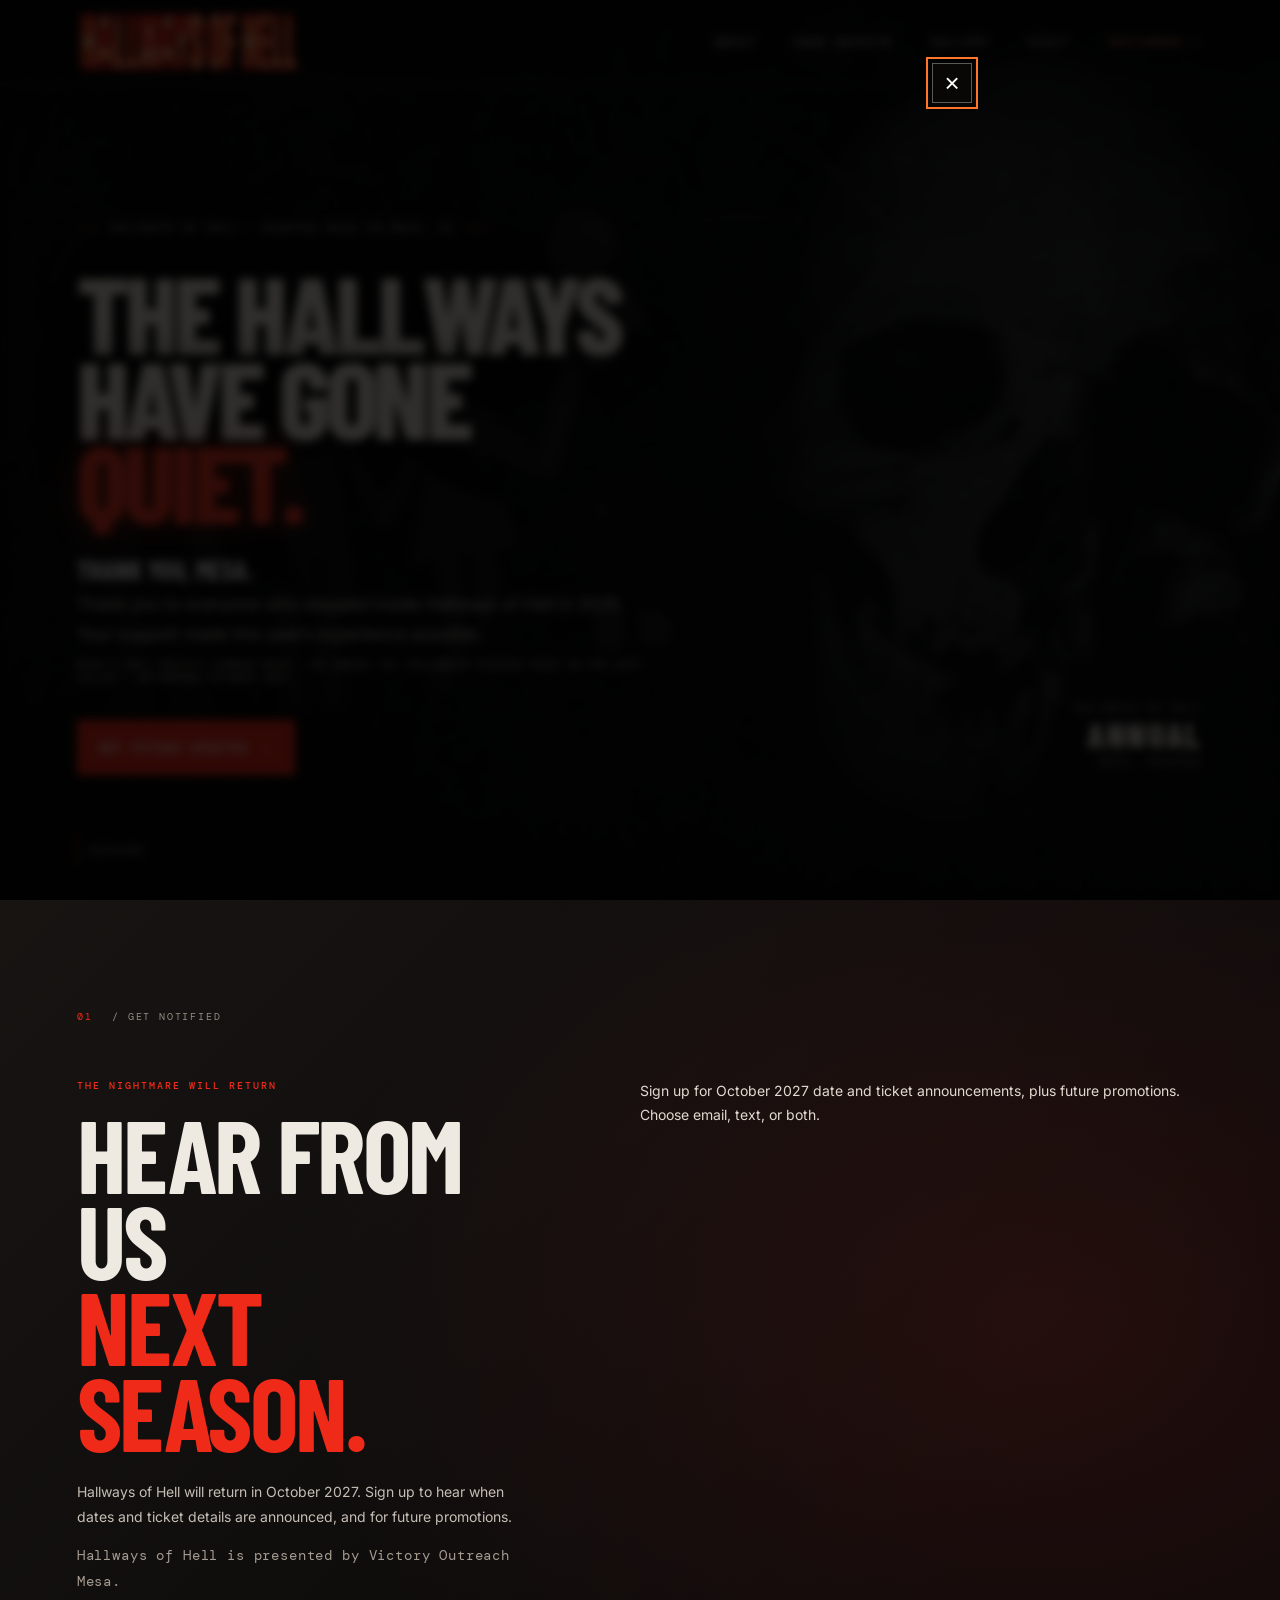
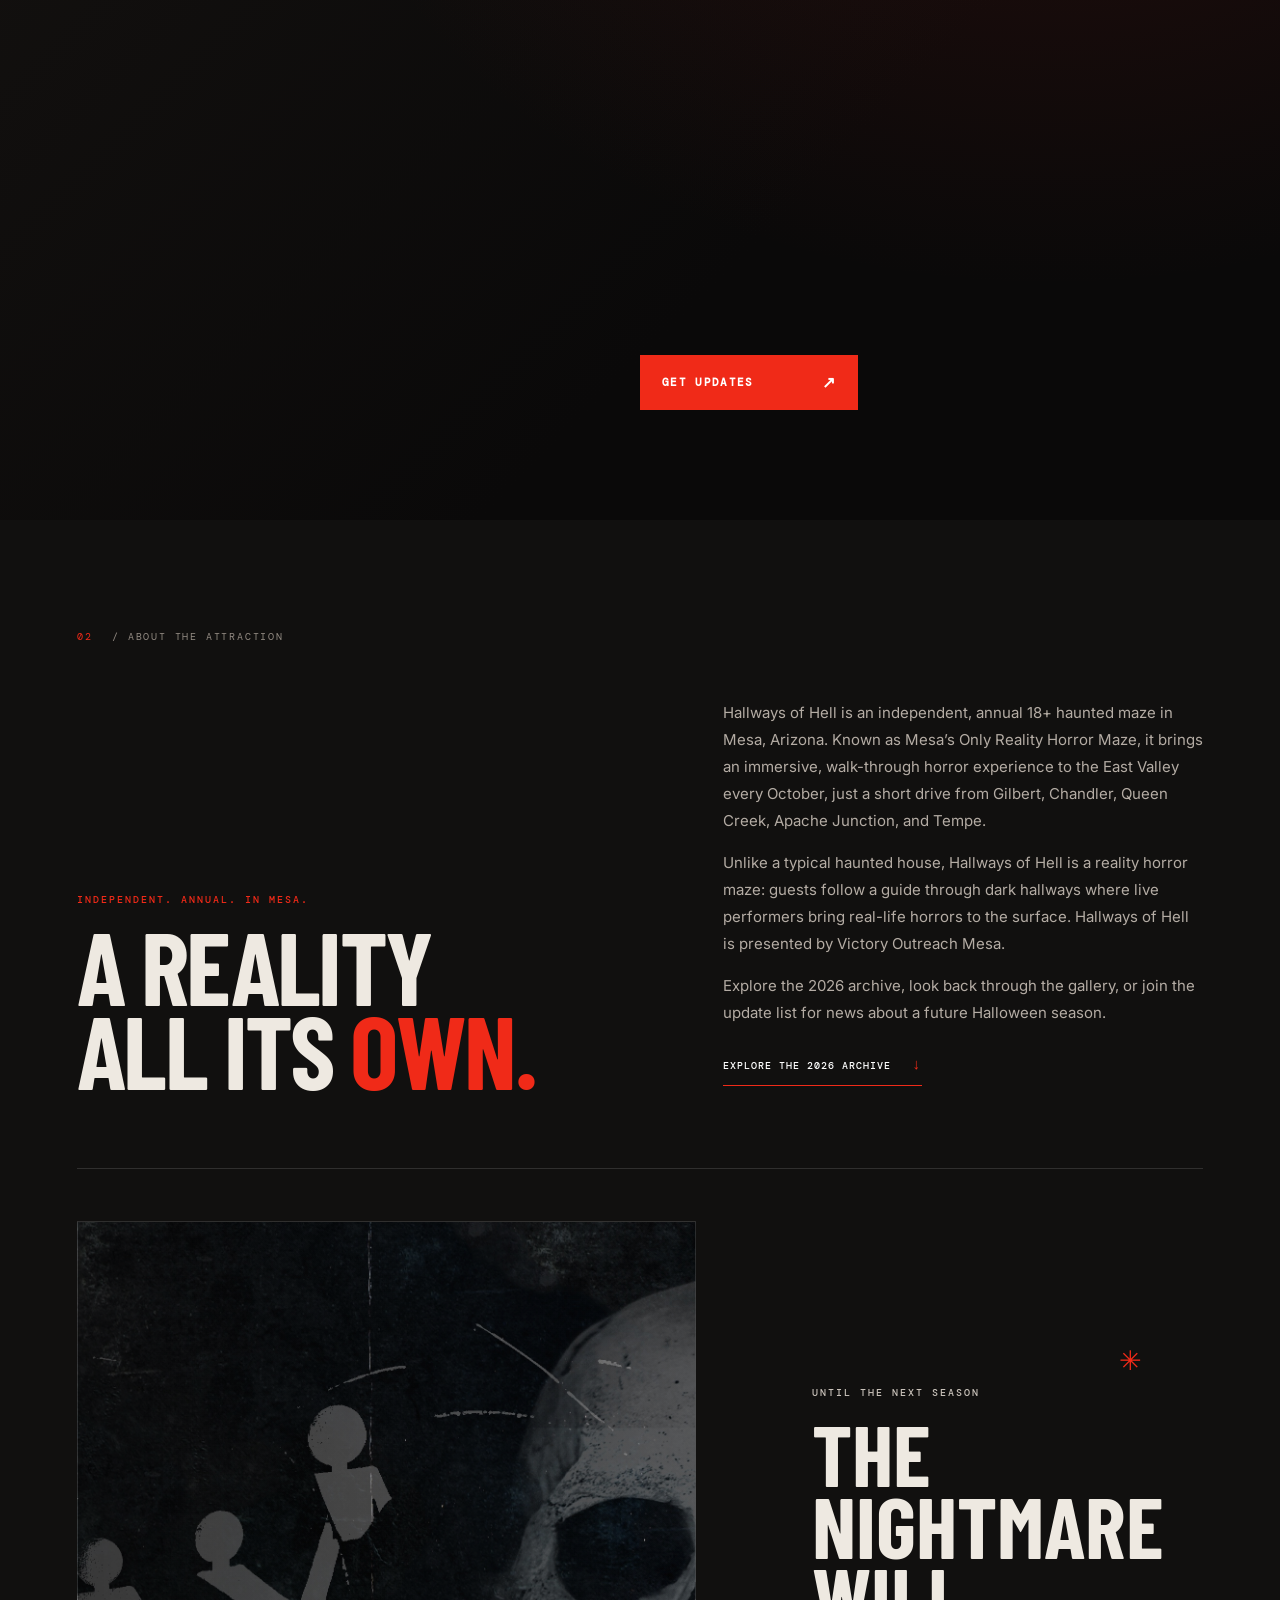
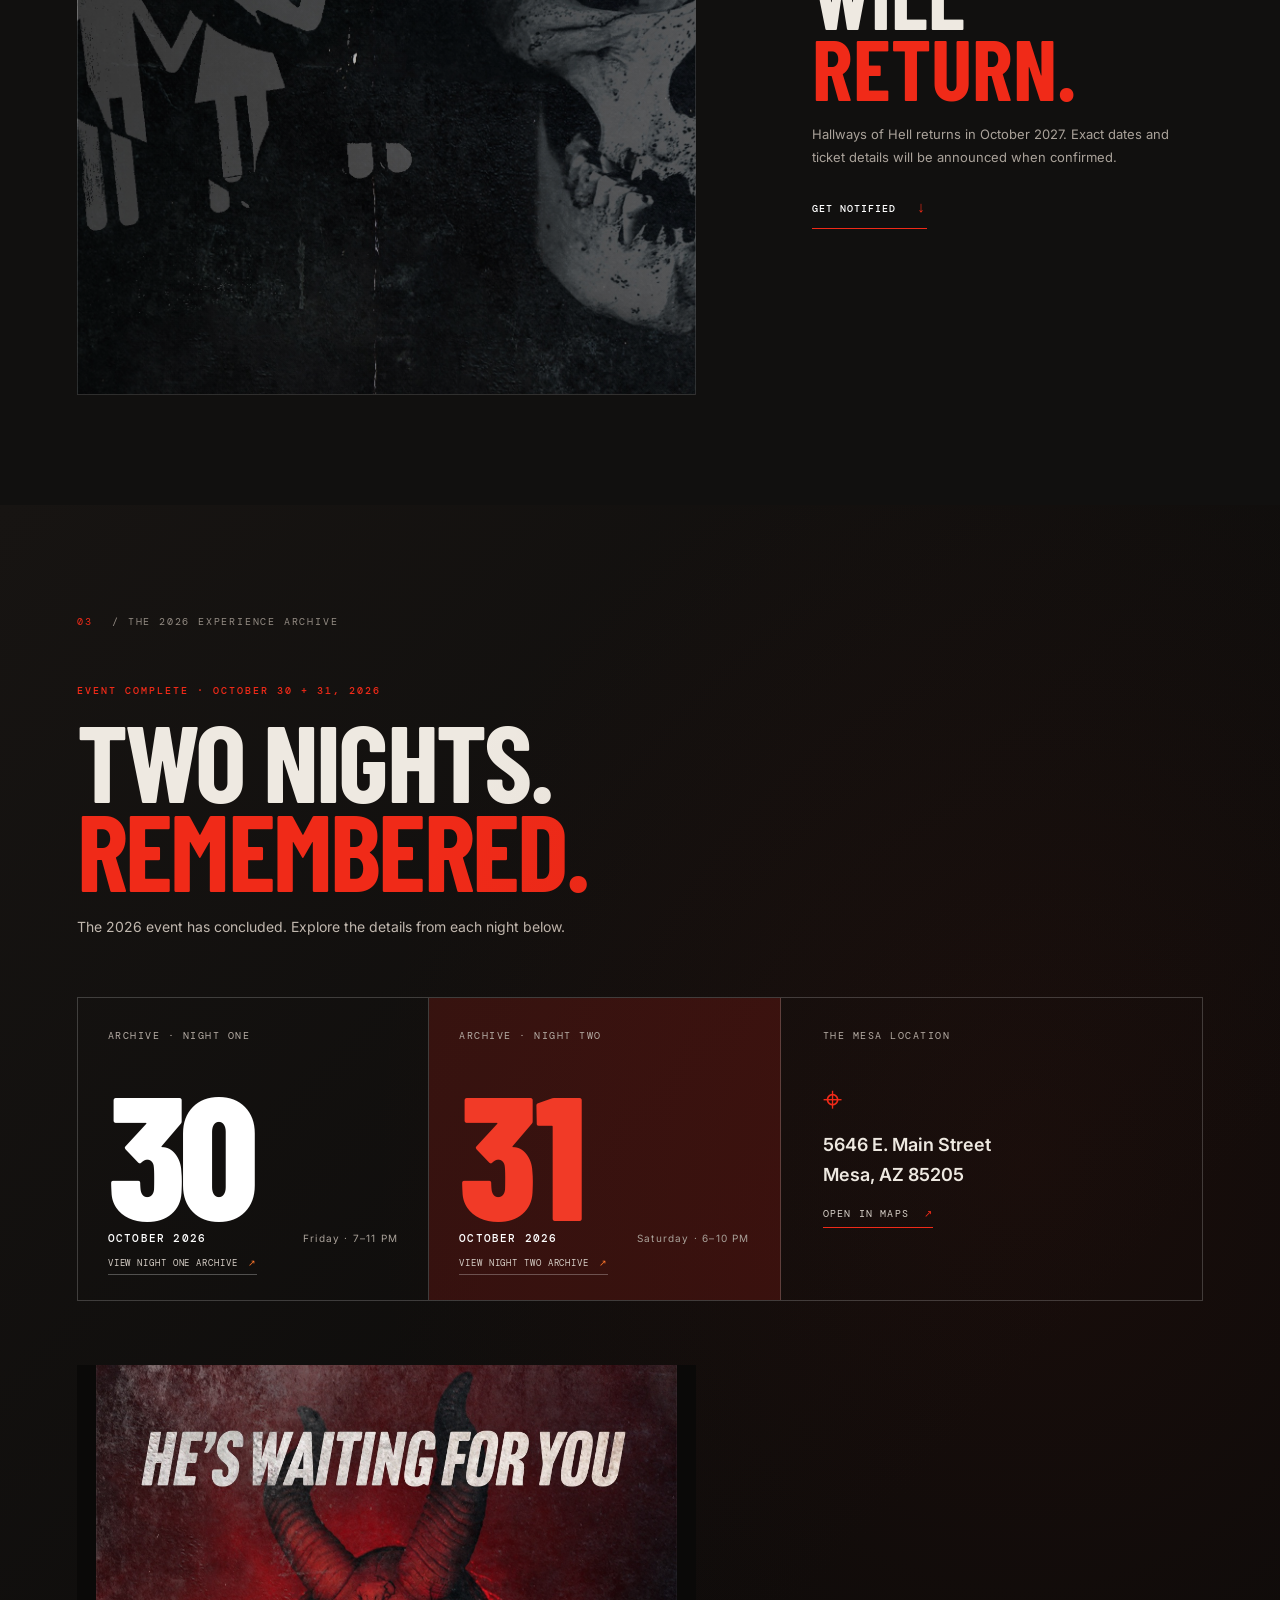
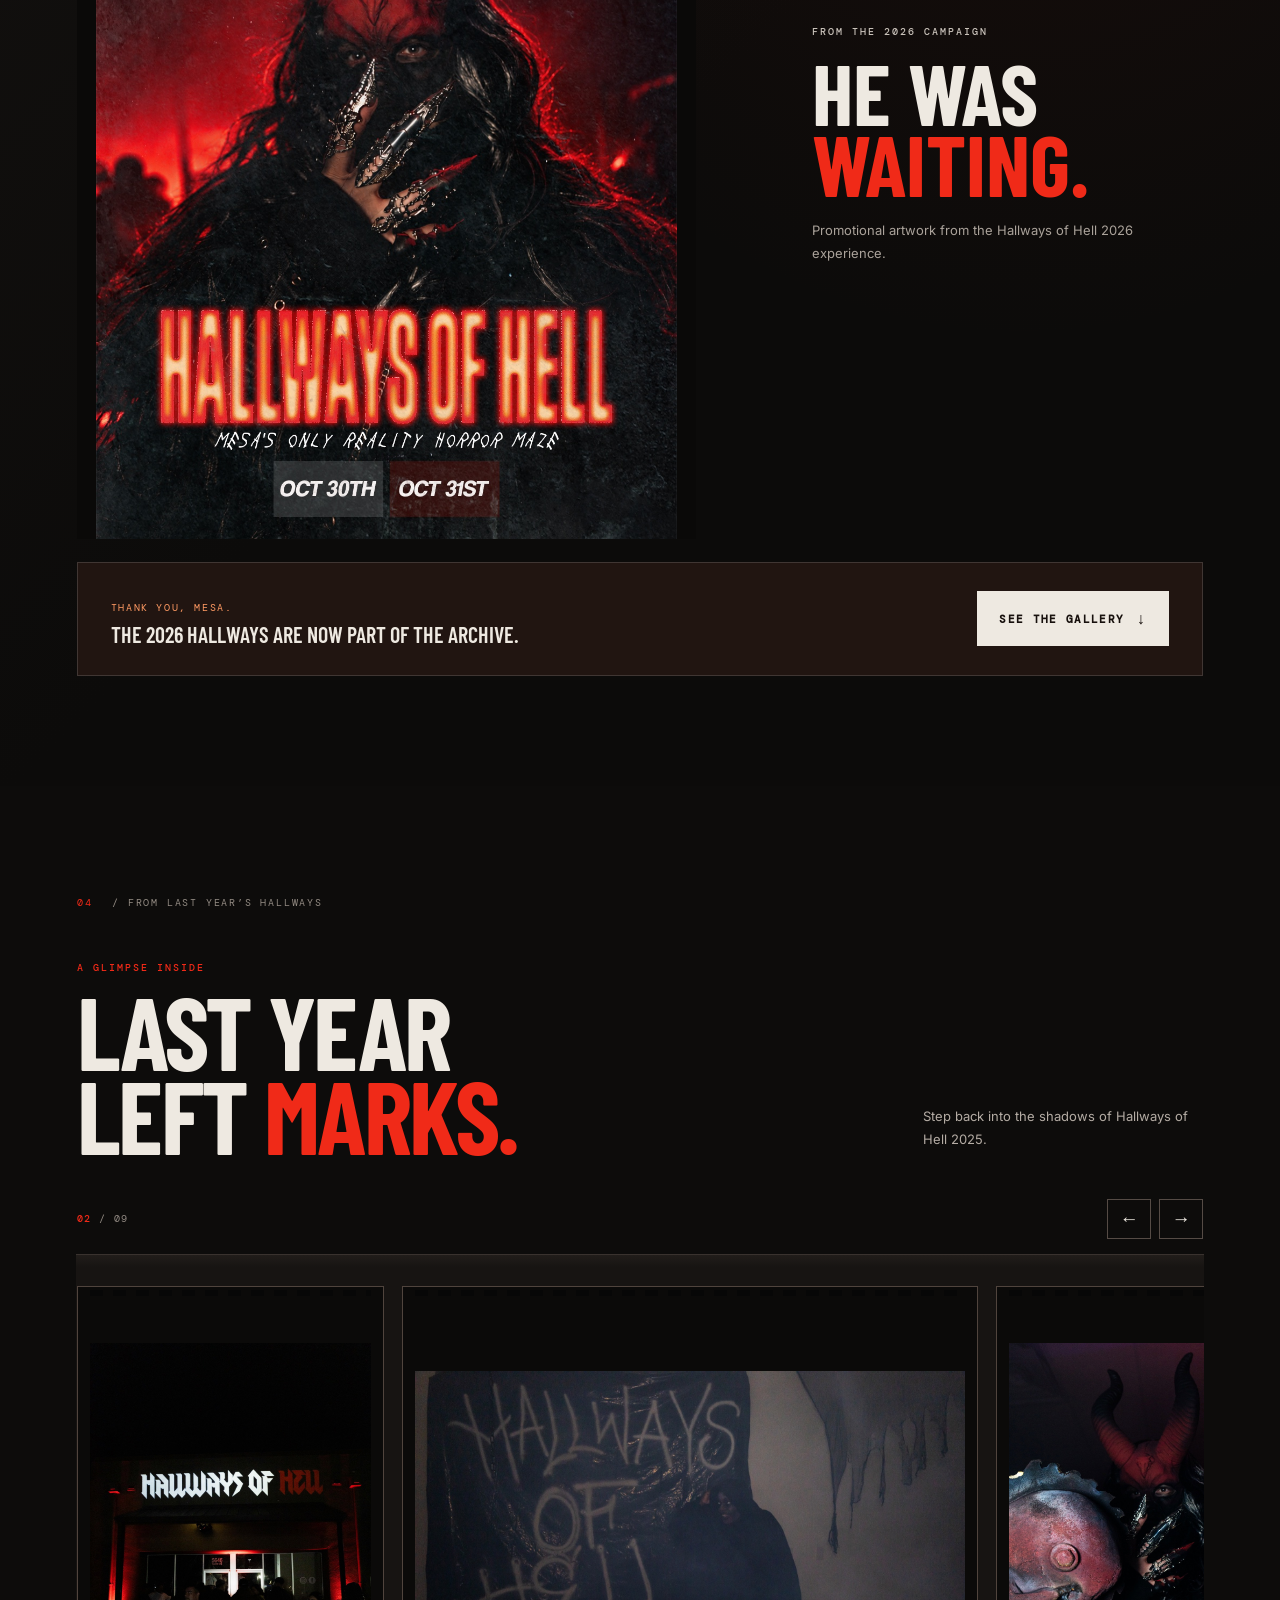
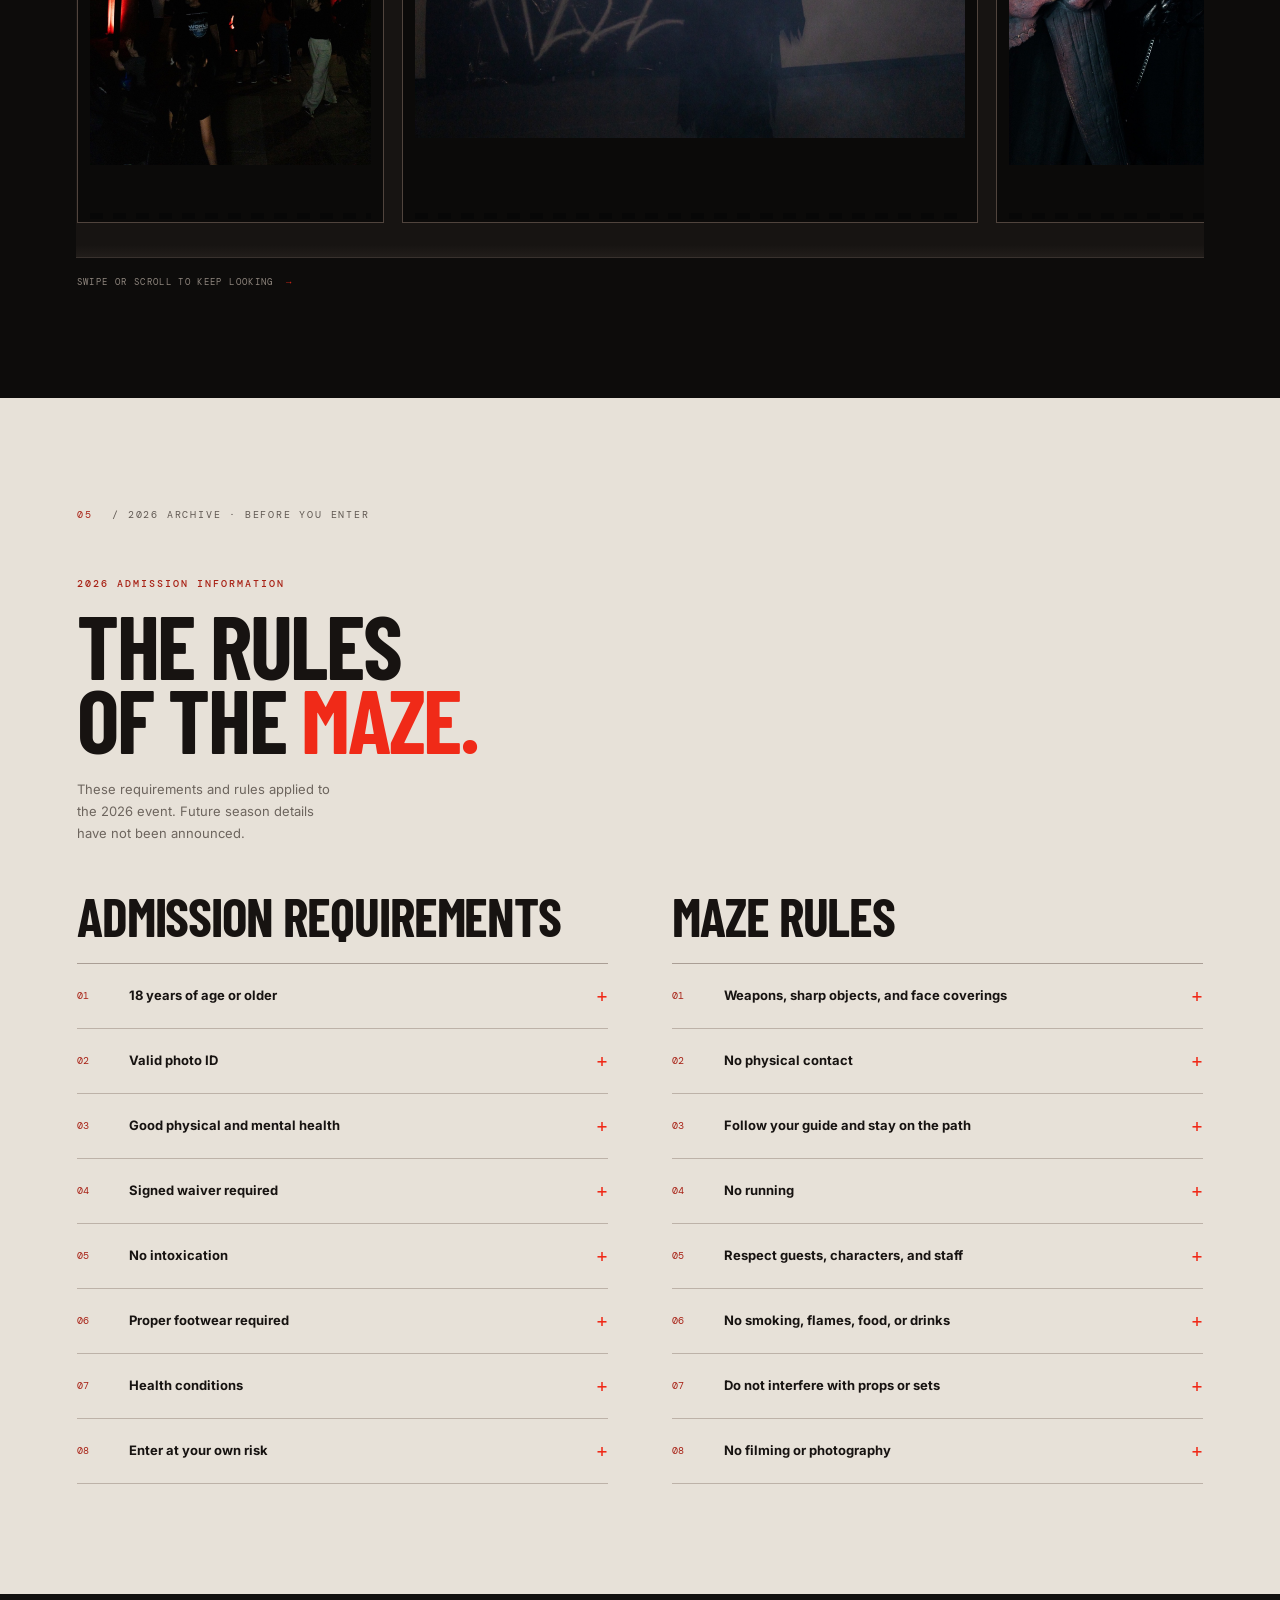
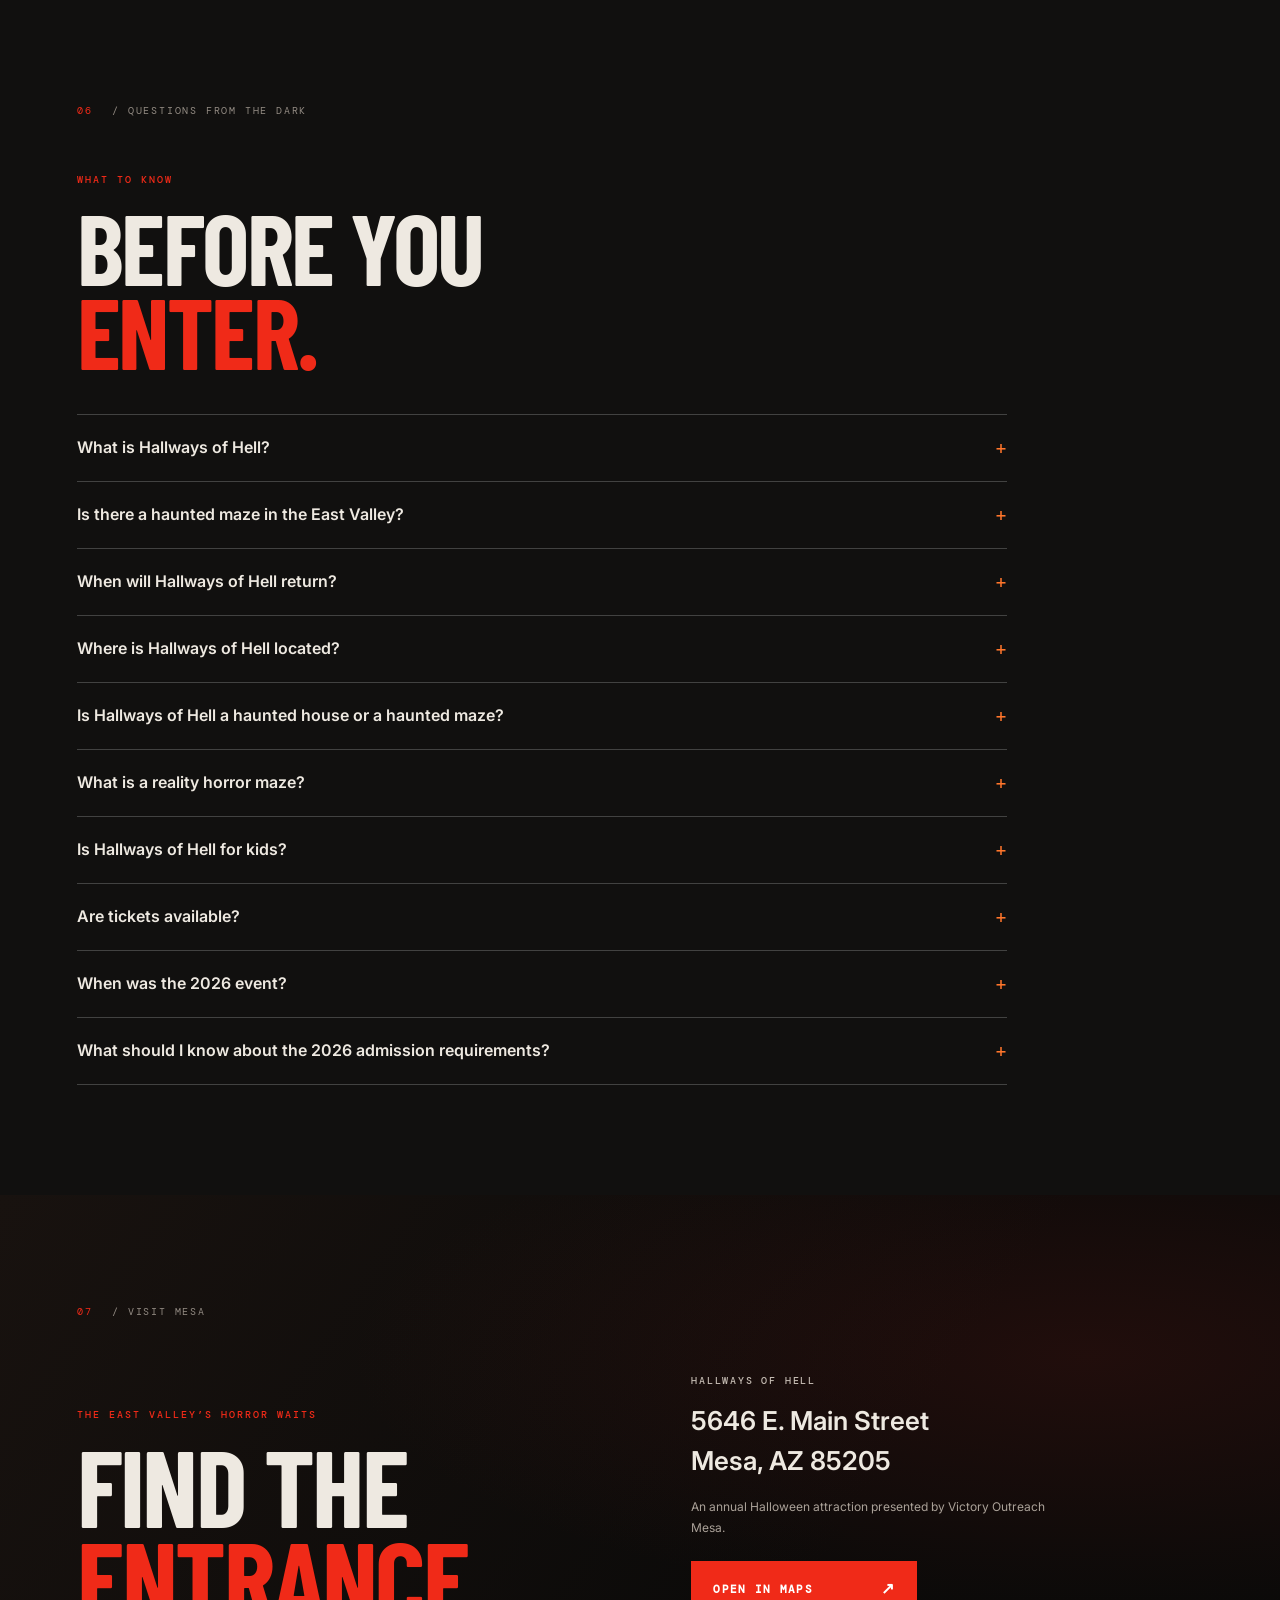
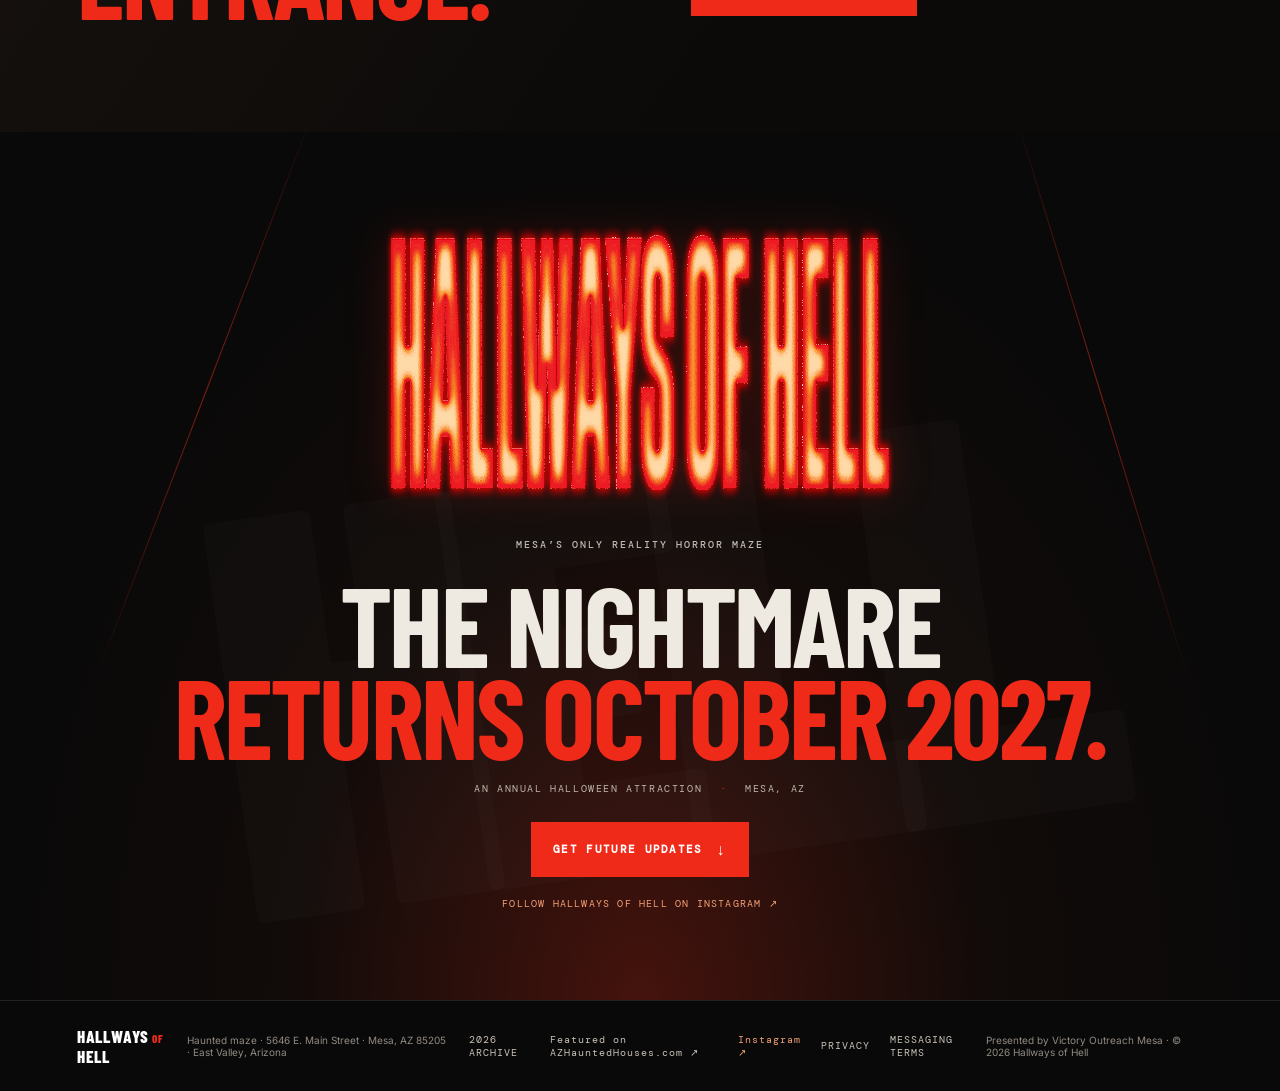
==== commit ac3f4366: "Embed signup in updates section" ====
--- a/index.html
+++ b/index.html
@@ -167,9 +167,8 @@
     <a class="brand" href="#top" aria-label="Hallways of Hell home"><img src="hallways-logo.png" width="1028" height="281" alt="Hallways of Hell — Mesa’s Only Reality Horror Maze"></a>
     <button class="menu-toggle" aria-expanded="false" aria-controls="main-nav" aria-label="Open navigation"><span></span><span></span></button>
     <nav id="main-nav" class="nav">
-      <a href="#updates" data-open-signup>Get Notified</a><a href="#about">About</a><a href="#details">2026 Archive</a><a href="#gallery">Gallery</a><a href="#faq">Visit</a>
+      <a href="#about">About</a><a href="#details">2026 Archive</a><a href="#gallery">Gallery</a><a href="#faq">Visit</a>
       <a class="instagram-link" data-analytics="social_click" href="https://www.instagram.com/hallwaysofhell/" target="_blank" rel="noopener noreferrer" aria-label="Follow Hallways of Hell on Instagram">Instagram ↗</a>
-      <a class="nav-ticket" href="#updates" data-open-signup>Get Updates <span>↓</span></a>
     </nav>
   </header>
 
@@ -195,17 +194,17 @@
           <p>Hallways of Hell will return in October 2027. Sign up to hear when dates and ticket details are announced, and for future promotions.</p>
           <p class="updates-organizer">Hallways of Hell is presented by Victory Outreach Mesa.</p>
         </div>
-        <div class="signup-launcher">
-          <p>Be notified when October 2027 dates and ticket details are announced, plus future Hallways of Hell promotions. Choose email, text, or both.</p>
-          <a class="button button-hot" href="#updates" data-open-signup>Sign Up for Updates <span>↗</span></a>
-          <p class="signup-privacy-note">Email and text consent are separate and optional. Your contact details and consent record are stored by the organizer. See our <a href="privacy.html">Privacy Policy</a> and <a href="terms.html">Messaging Terms</a>.</p>
-          <noscript><p>JavaScript is required for the pop-up. <a href="https://script.google.com/macros/s/AKfycbxnh6yMUZ6UlDgm-gx_R4f2YLrYLrfrD5U5yIEE3iOew725o5GvIoaQxH1xhphQXI6D4A/exec" target="_blank" rel="noopener noreferrer">Open the signup form directly</a>.</p></noscript>
+        <div class="signup-embed-wrap">
+          <p class="signup-embed-intro">Sign up for October 2027 date and ticket announcements, plus future promotions. Choose email, text, or both.</p>
+          <iframe class="signup-frame signup-frame-inline" title="Hallways of Hell future email and text updates signup" src="https://script.google.com/a/macros/vomesa.org/s/AKfycbxnh6yMUZ6UlDgm-gx_R4f2YLrYLrfrD5U5yIEE3iOew725o5GvIoaQxH1xhphQXI6D4A/exec" loading="eager" scrolling="no" referrerpolicy="strict-origin-when-cross-origin"></iframe>
+          <noscript><p> <a href="https://script.google.com/a/macros/vomesa.org/s/AKfycbxnh6yMUZ6UlDgm-gx_R4f2YLrYLrfrD5U5yIEE3iOew725o5GvIoaQxH1xhphQXI6D4A/exec" target="_blank" rel="noopener noreferrer">Open the signup form directly</a>.</p></noscript>
+          <a class="button button-hot signup-popup-trigger" href="#updates" data-open-signup>Get Updates <span>↗</span></a>
         </div>
       </div>
     </section>
     <dialog class="signup-dialog" id="signup-dialog" aria-label="Hallways of Hell signup form">
       <button class="signup-dialog-close" type="button" aria-label="Close signup form" data-close-signup>×</button>
-      <iframe class="signup-frame" title="Hallways of Hell future email and text updates signup" src="https://script.google.com/macros/s/AKfycbxnh6yMUZ6UlDgm-gx_R4f2YLrYLrfrD5U5yIEE3iOew725o5GvIoaQxH1xhphQXI6D4A/exec" loading="lazy" scrolling="no" referrerpolicy="strict-origin-when-cross-origin"></iframe>
+      <iframe class="signup-frame" title="Hallways of Hell future email and text updates signup" src="https://script.google.com/a/macros/vomesa.org/s/AKfycbxnh6yMUZ6UlDgm-gx_R4f2YLrYLrfrD5U5yIEE3iOew725o5GvIoaQxH1xhphQXI6D4A/exec" loading="lazy" scrolling="no" referrerpolicy="strict-origin-when-cross-origin"></iframe>
     </dialog>
 
     <section class="intro section" id="about">
--- a/styles.css
+++ b/styles.css
@@ -74,9 +74,10 @@
 .updates-copy h2{font:700 clamp(62px,8vw,104px)/.84 var(--condensed);text-transform:uppercase;letter-spacing:-.025em;margin:18px 0 25px}
 .updates-copy>p:not(.eyebrow){max-width:450px;color:#c6beb5;font-size:14px;line-height:1.8}
 .updates-organizer{font:10px var(--mono);letter-spacing:.06em;color:#a59b91!important}
-.signup-launcher{max-width:650px;padding:28px;border:1px solid #ffffff2c;background:#ffffff08}
-.signup-launcher>p:first-child{margin:0 0 23px;color:#e2dad1;font-size:15px;line-height:1.7}
-.signup-launcher .signup-privacy-note{margin-top:22px}
+.signup-embed-wrap{max-width:720px}
+.signup-embed-intro{margin:0 0 18px;color:#e2dad1;font-size:14px;line-height:1.7}
+.signup-frame-inline{height:1080px;border:1px solid #ffffff2c;background:#0d0c0b}
+.signup-popup-trigger{margin-top:20px}
 .signup-dialog{position:relative;width:min(680px,calc(100% - 28px));max-width:none;max-height:92vh;overflow:auto;padding:0;border:0;background:transparent;color:var(--white);box-shadow:none}
 .signup-dialog::backdrop{background:#000c;backdrop-filter:blur(5px)}
 .signup-dialog-close{position:absolute;z-index:2;top:8px;right:8px;width:40px;height:40px;border:1px solid #ffffff55;background:#090807e8;color:#fff;font-size:26px;line-height:1;cursor:pointer}
@@ -104,8 +105,9 @@
 .policy-content .policy-updated{font:10px var(--mono);letter-spacing:.12em;text-transform:uppercase;color:#9b9188}
 .policy-content .text-link{margin-top:25px}
 @media(max-width:800px){.updates-layout{grid-template-columns:1fr;gap:40px}.updates-copy h2{font-size:clamp(68px,14vw,100px)}.archive-promo{gap:24px}.policy-content{padding:68px 24px 82px}}
-@media(max-width:600px){.signup-frame{height:1000px}}
-@media(max-width:430px){.signup-launcher{padding:20px 16px}.archive-promo .teaser-image{min-height:0}.archive-band{align-items:flex-start}.archive-band .button{align-self:flex-start}.policy-content h1{font-size:19vw}}
+@media(max-width:800px){.signup-frame-inline{height:1120px}}
+@media(max-width:600px){.signup-frame:not(.signup-frame-inline){height:1000px}.signup-frame-inline{height:1240px}}
+@media(max-width:430px){.archive-promo .teaser-image{min-height:0}.archive-band{align-items:flex-start}.archive-band .button{align-self:flex-start}.policy-content h1{font-size:19vw}}
 /* SEO: keyword H1 shown as the hero kicker; display headline styled as before */
 .hero h1.hero-kicker{font:500 10px/1.6 var(--mono);letter-spacing:.2em;text-transform:uppercase;color:#c9c2ba;margin:0;text-shadow:none}
 .hero .hero-title{font:800 clamp(72px,8.5vw,126px)/.78 var(--condensed);text-transform:uppercase;letter-spacing:-.04em;margin:34px 0 30px;text-shadow:0 4px 40px #000}
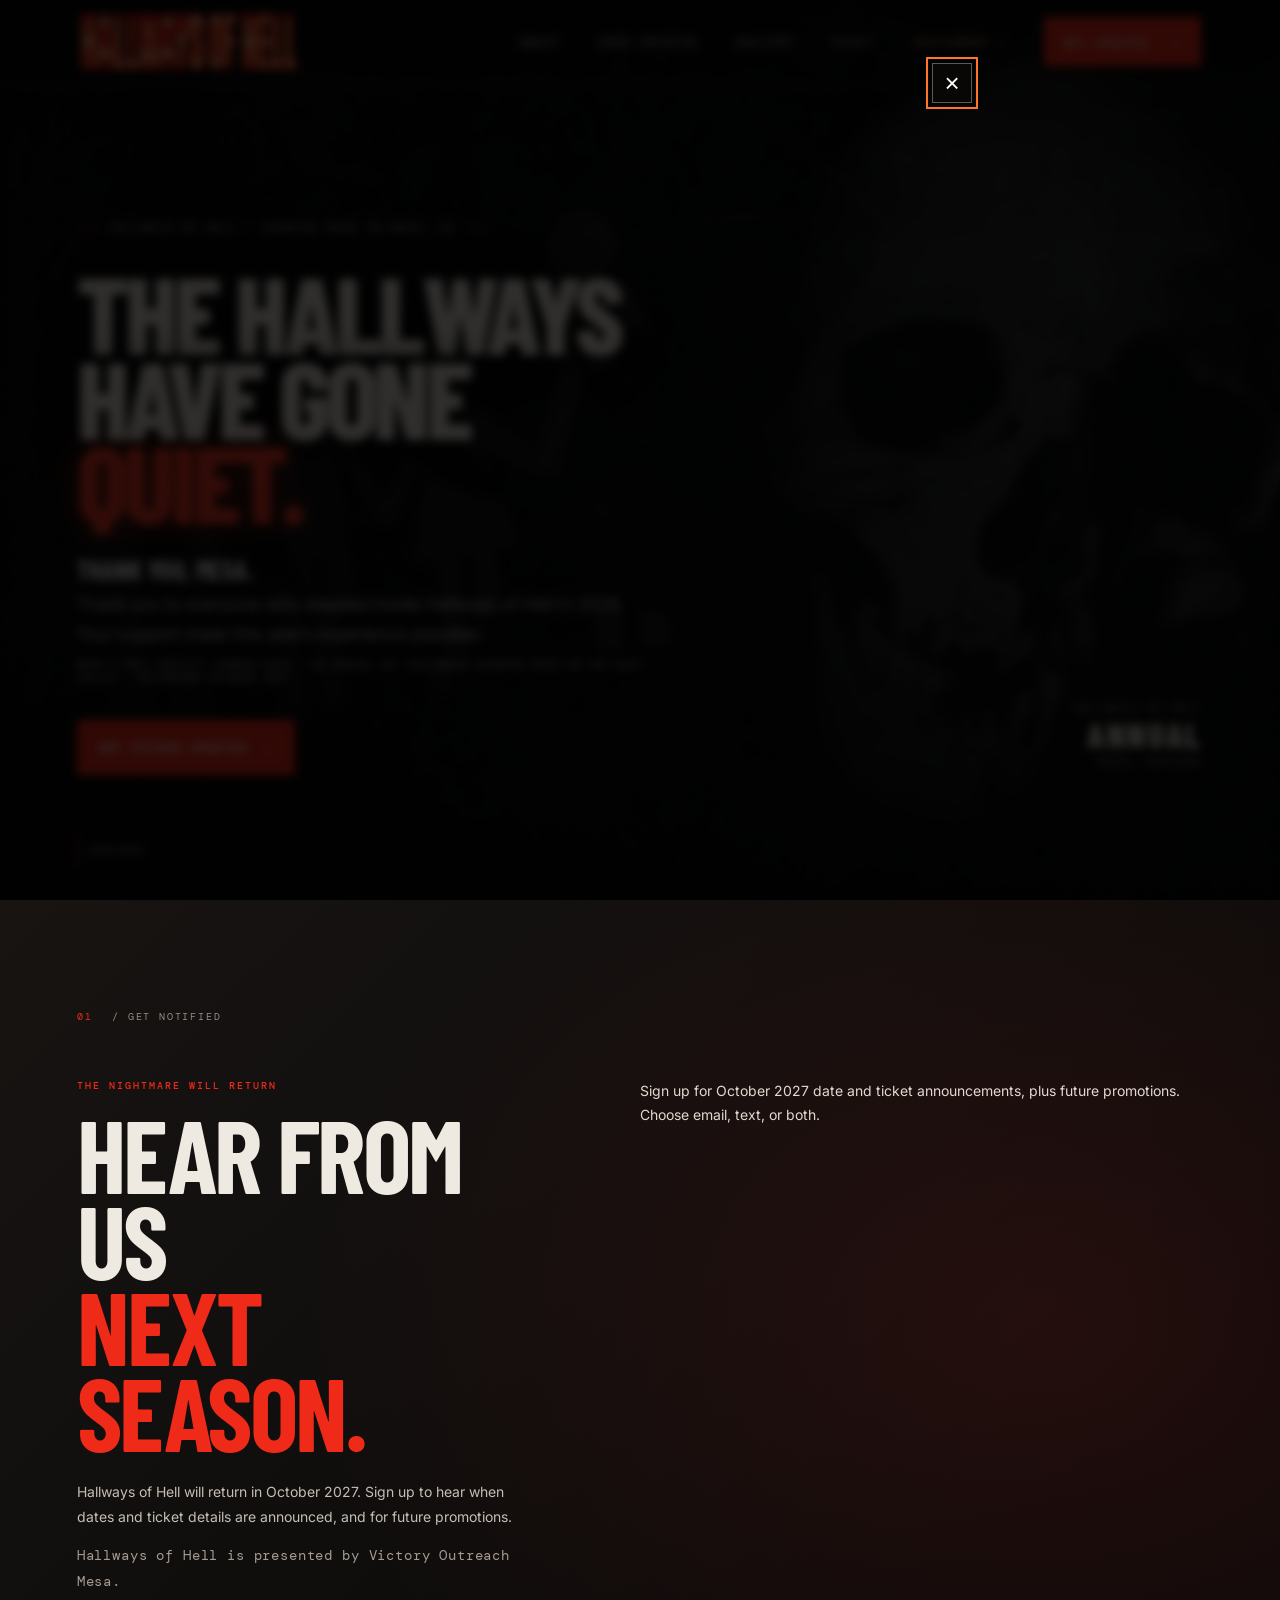
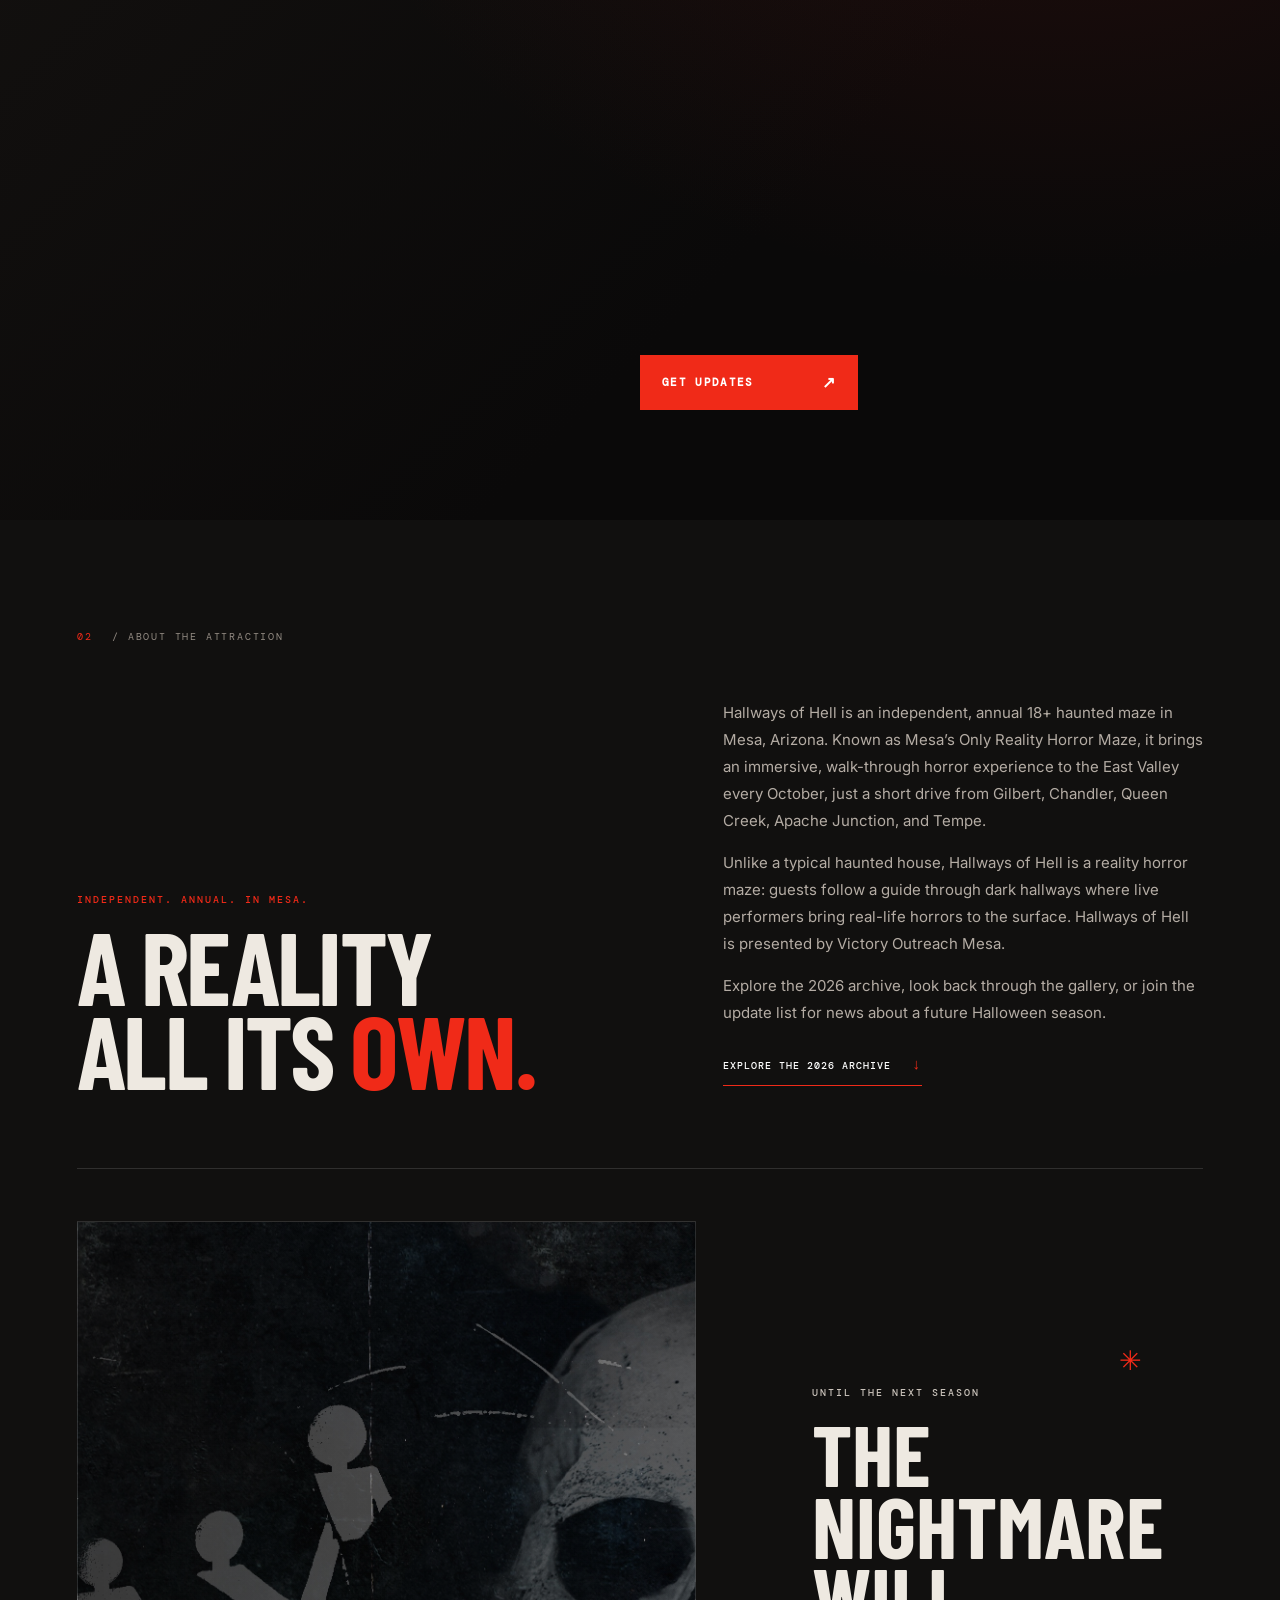
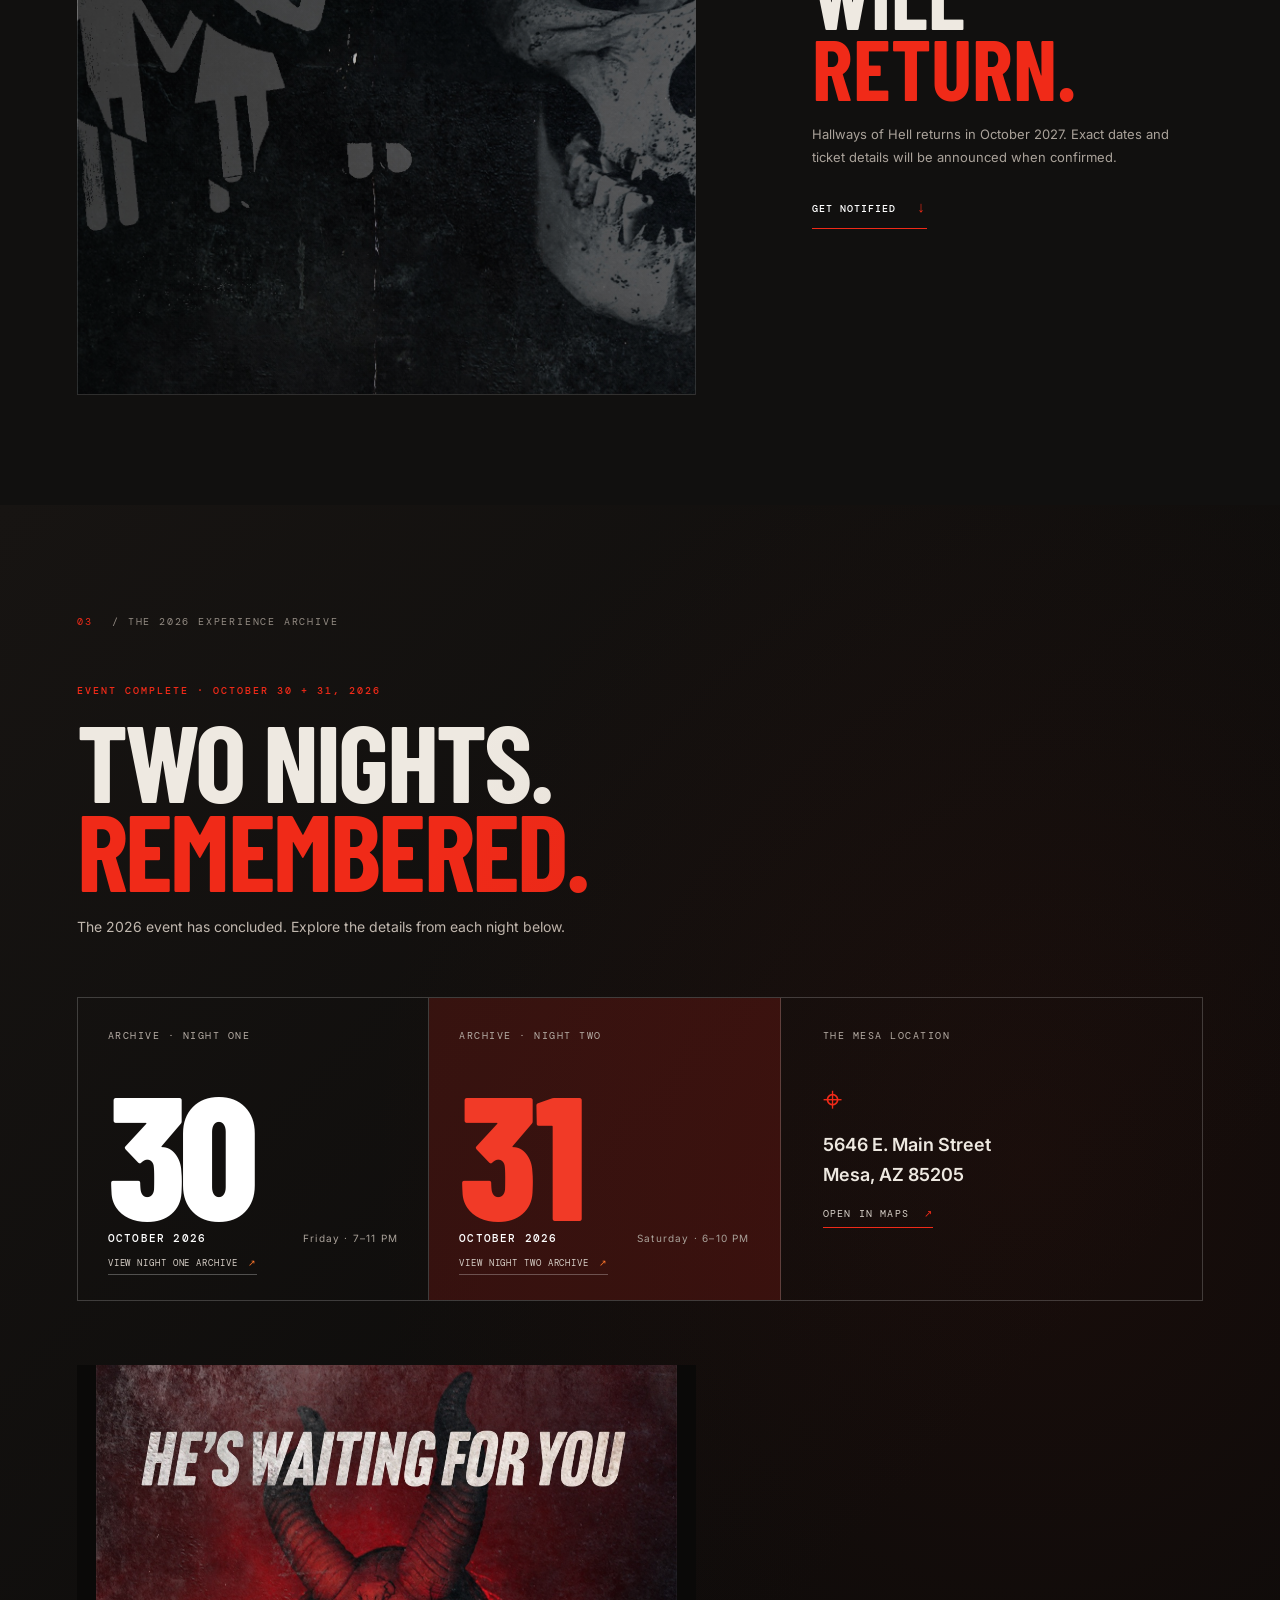
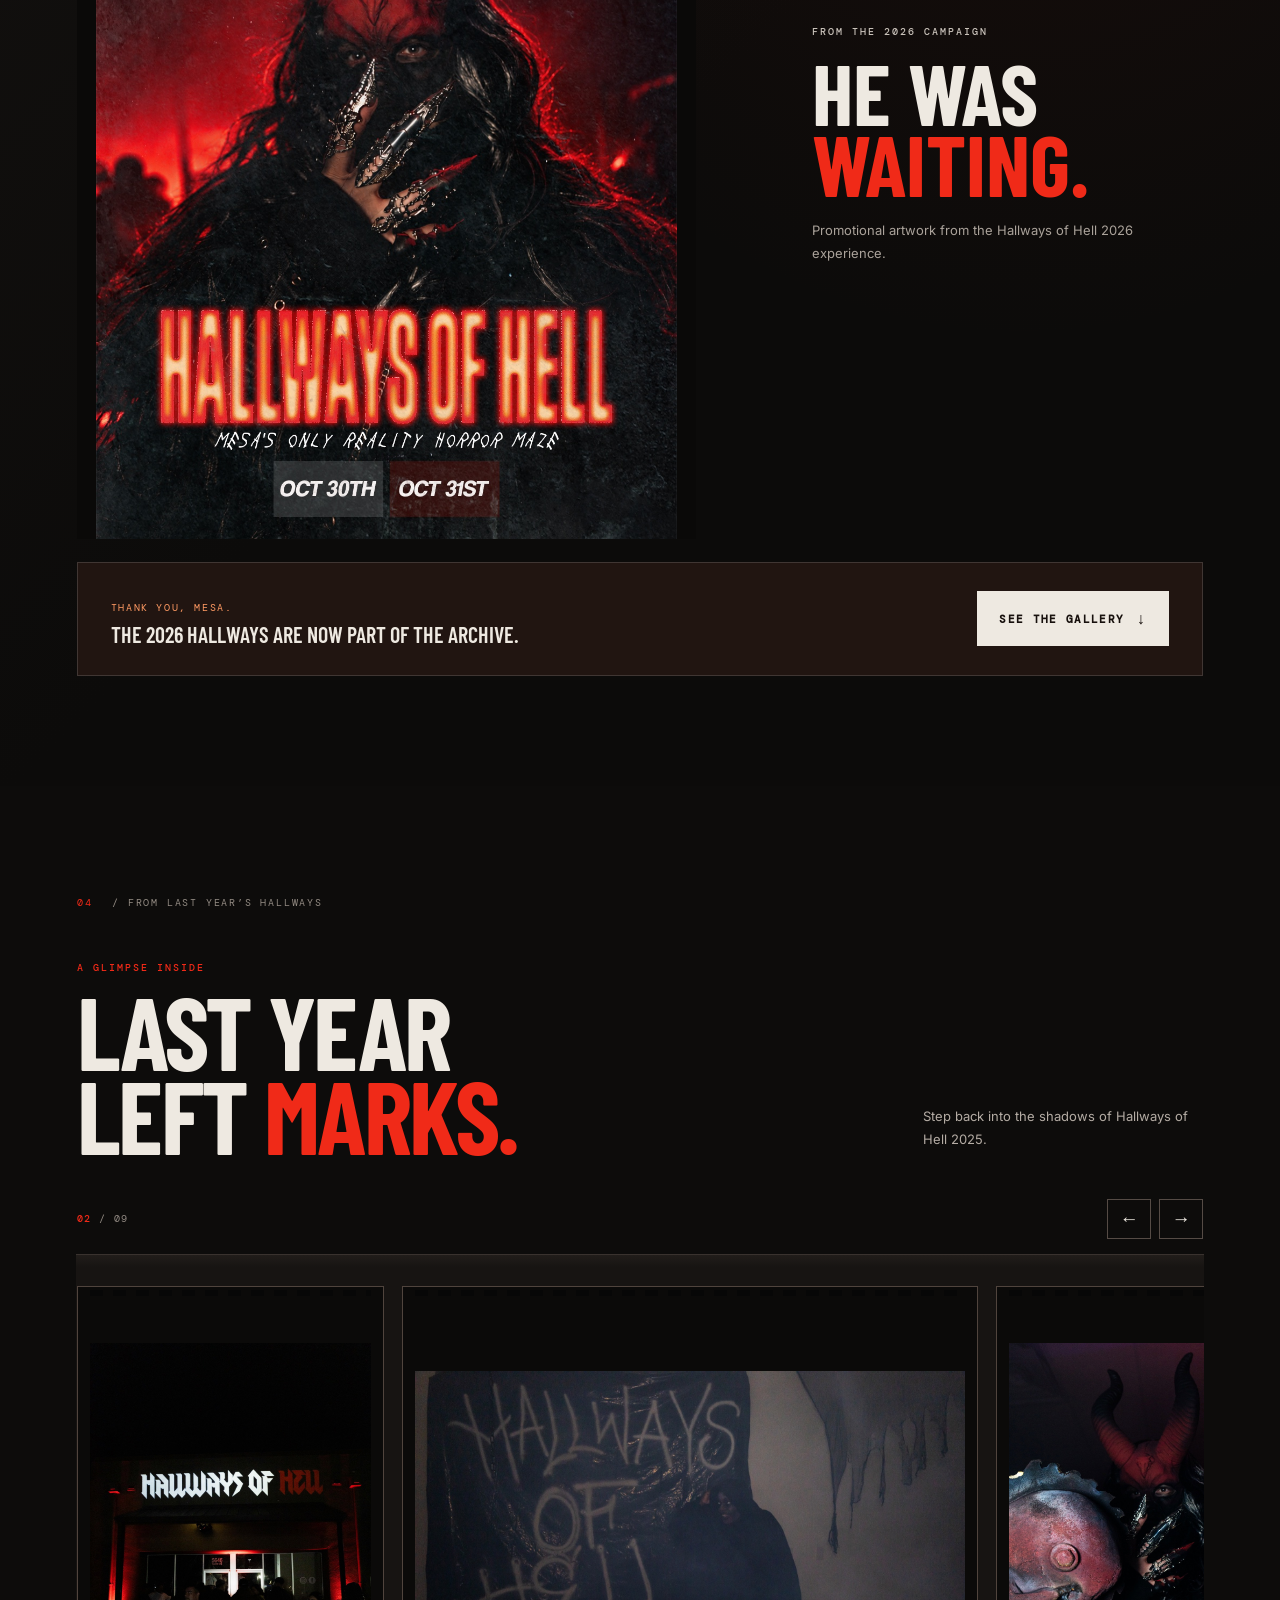
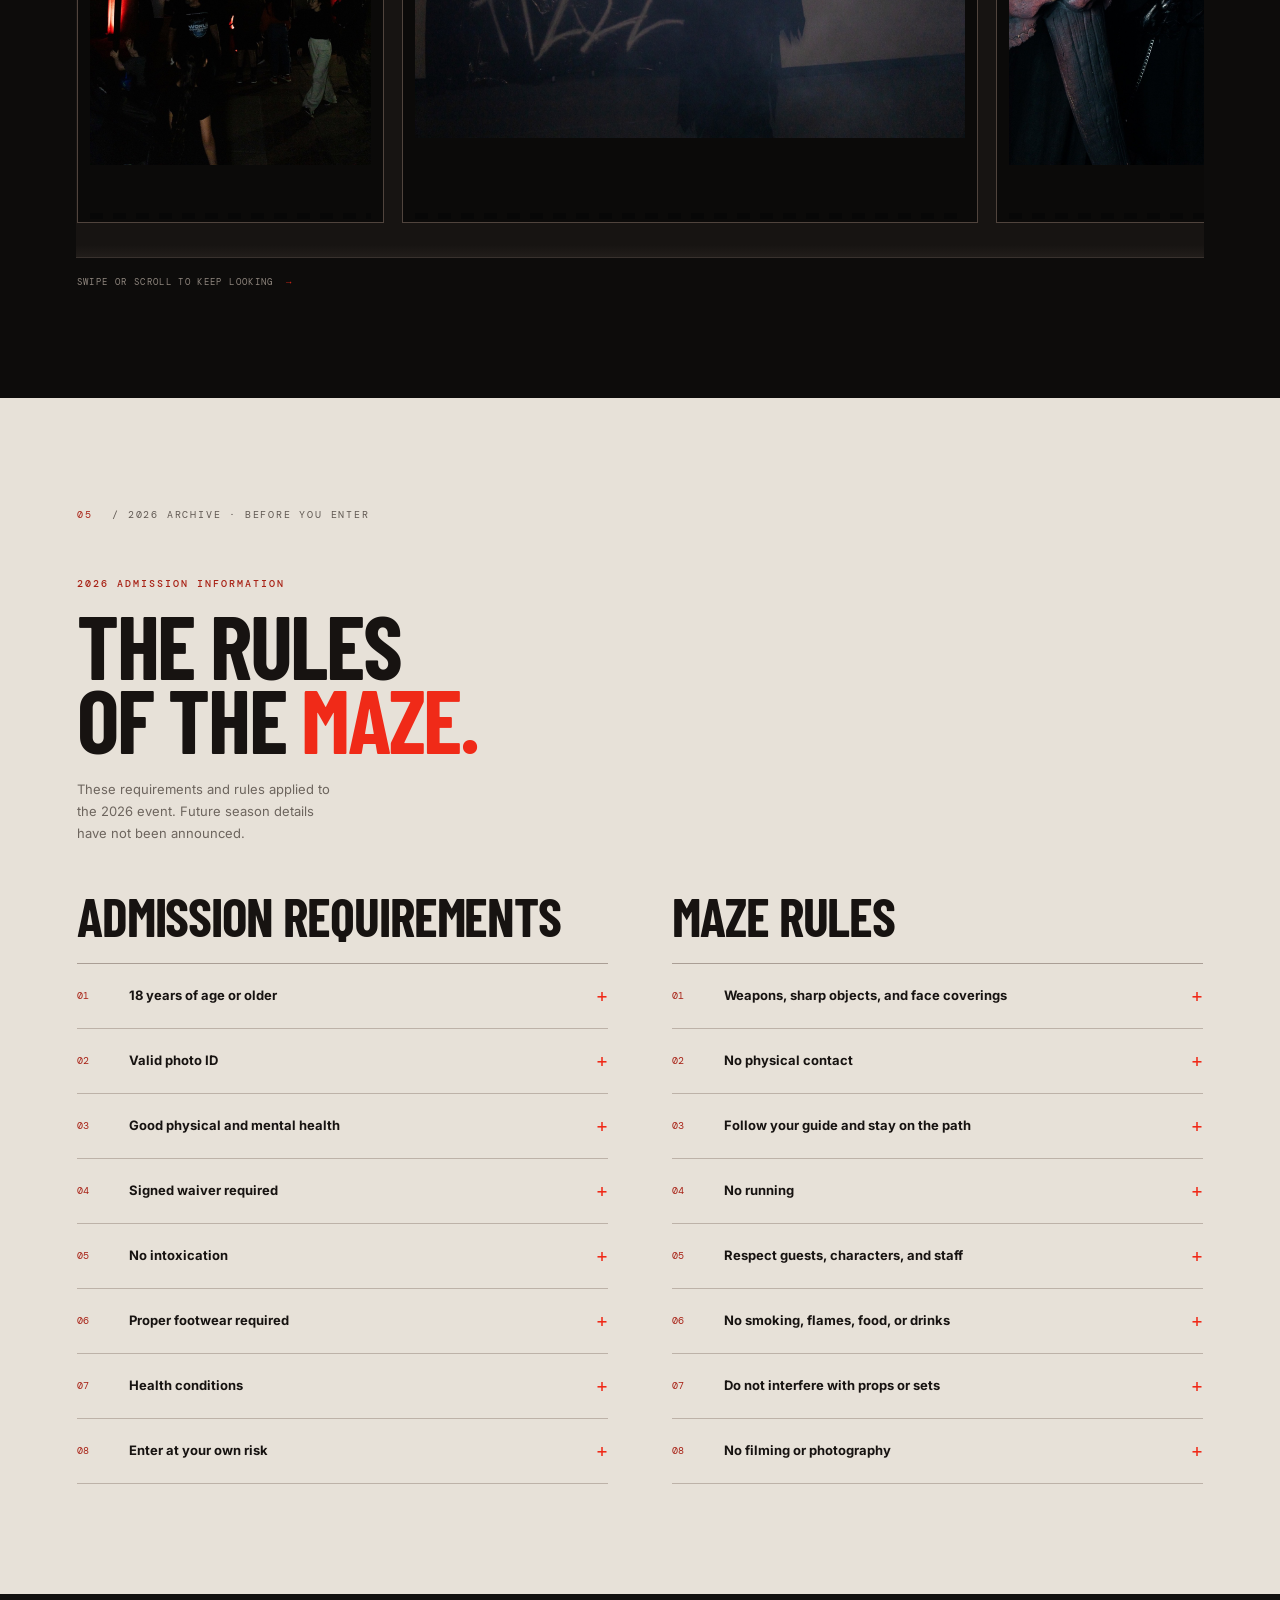
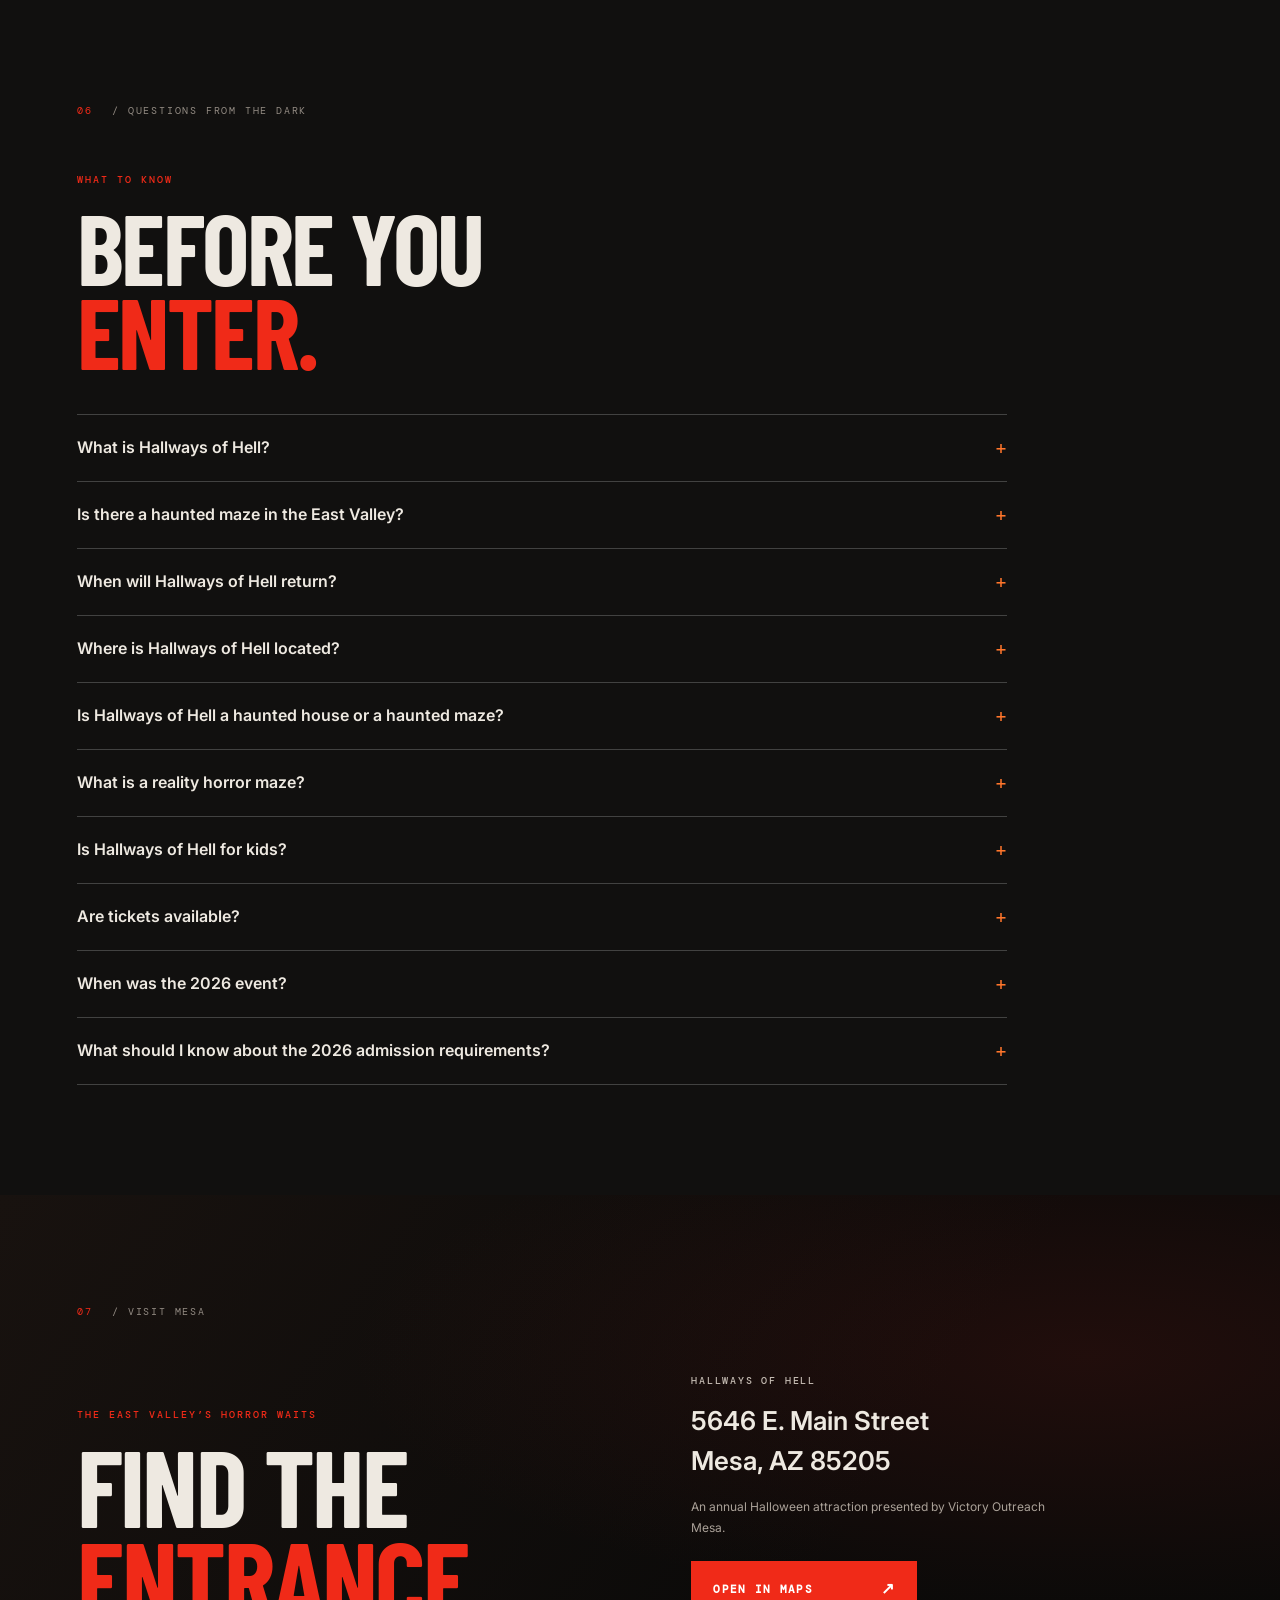
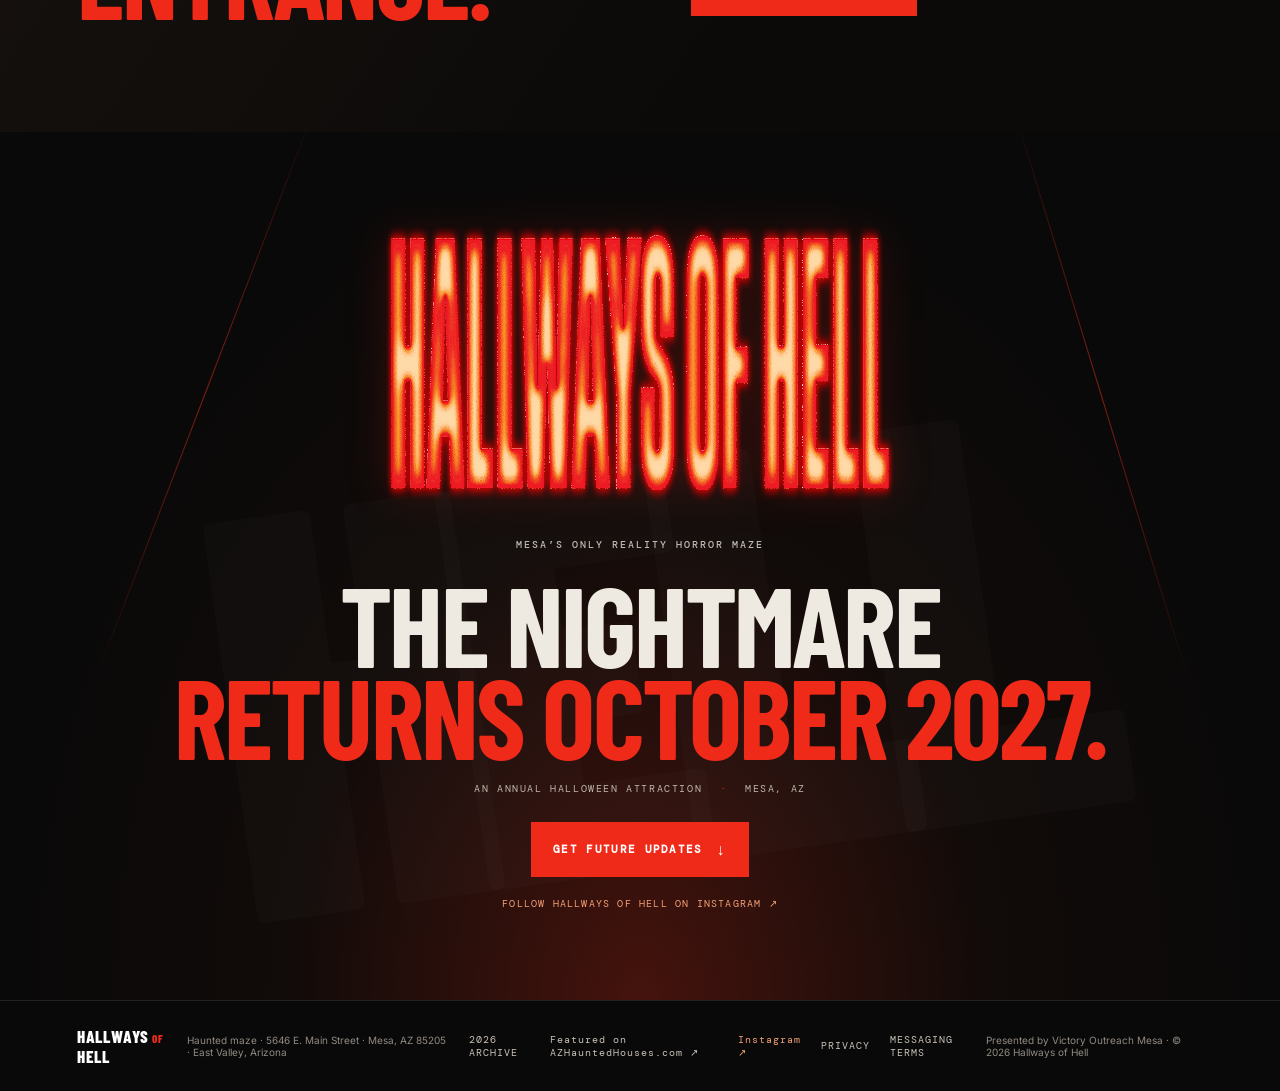
==== commit 0c2d184c: "Restore top navigation signup button" ====
--- a/index.html
+++ b/index.html
@@ -169,6 +169,7 @@
     <nav id="main-nav" class="nav">
       <a href="#about">About</a><a href="#details">2026 Archive</a><a href="#gallery">Gallery</a><a href="#faq">Visit</a>
       <a class="instagram-link" data-analytics="social_click" href="https://www.instagram.com/hallwaysofhell/" target="_blank" rel="noopener noreferrer" aria-label="Follow Hallways of Hell on Instagram">Instagram ↗</a>
+      <a class="nav-ticket" href="#updates" data-open-signup>Get Updates <span>↓</span></a>
     </nav>
   </header>
 
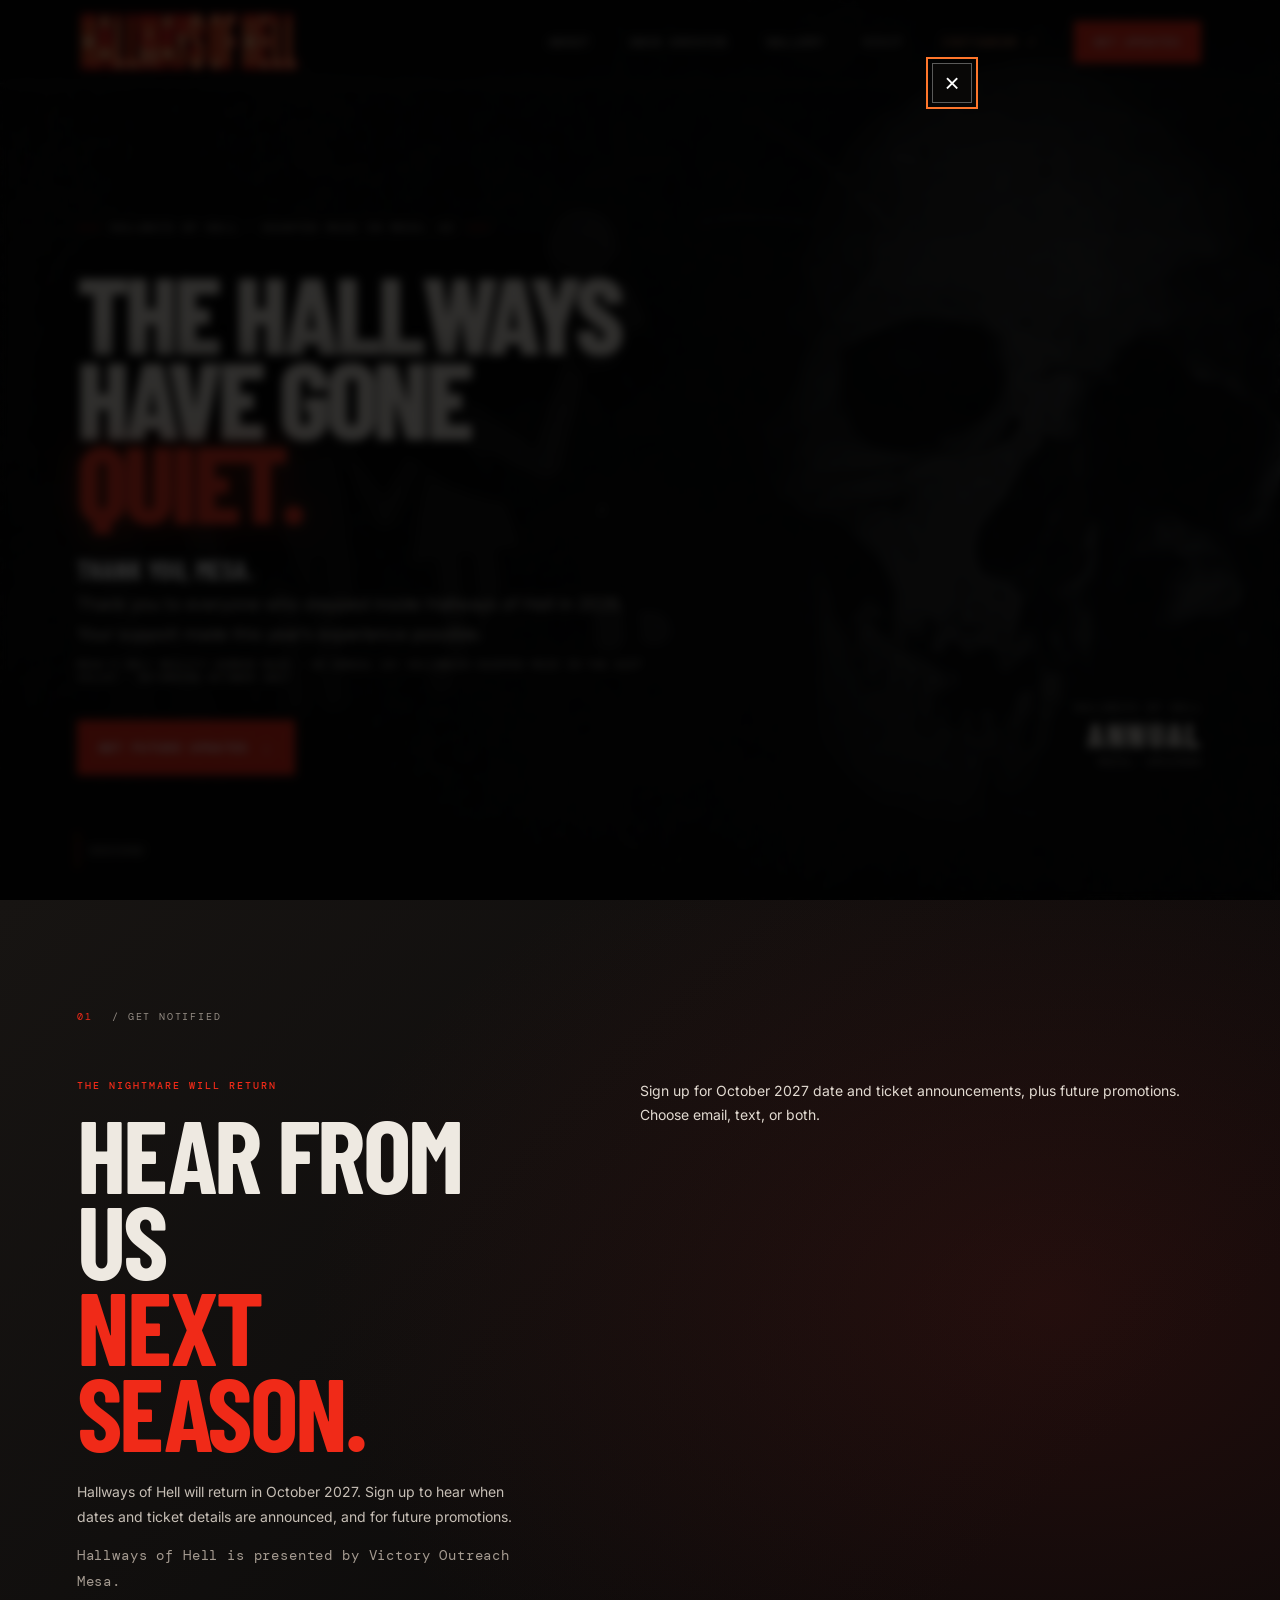
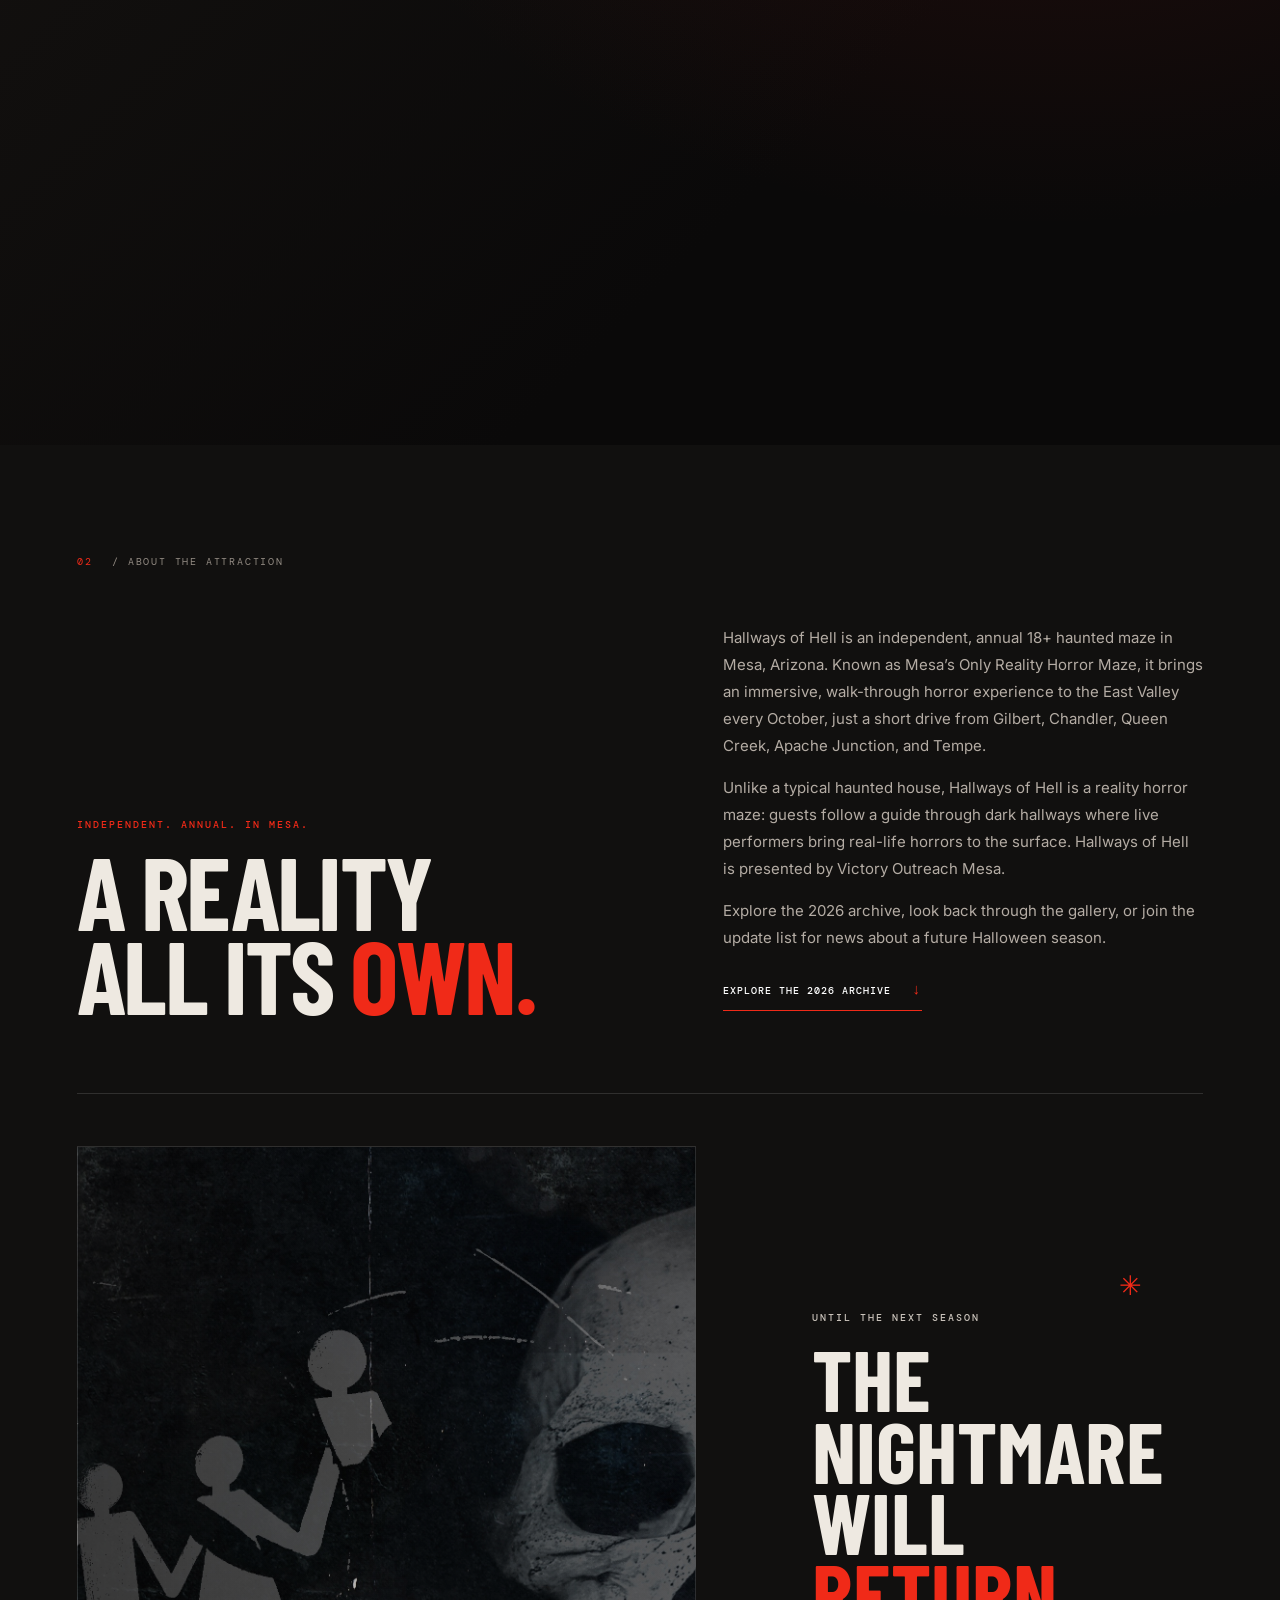
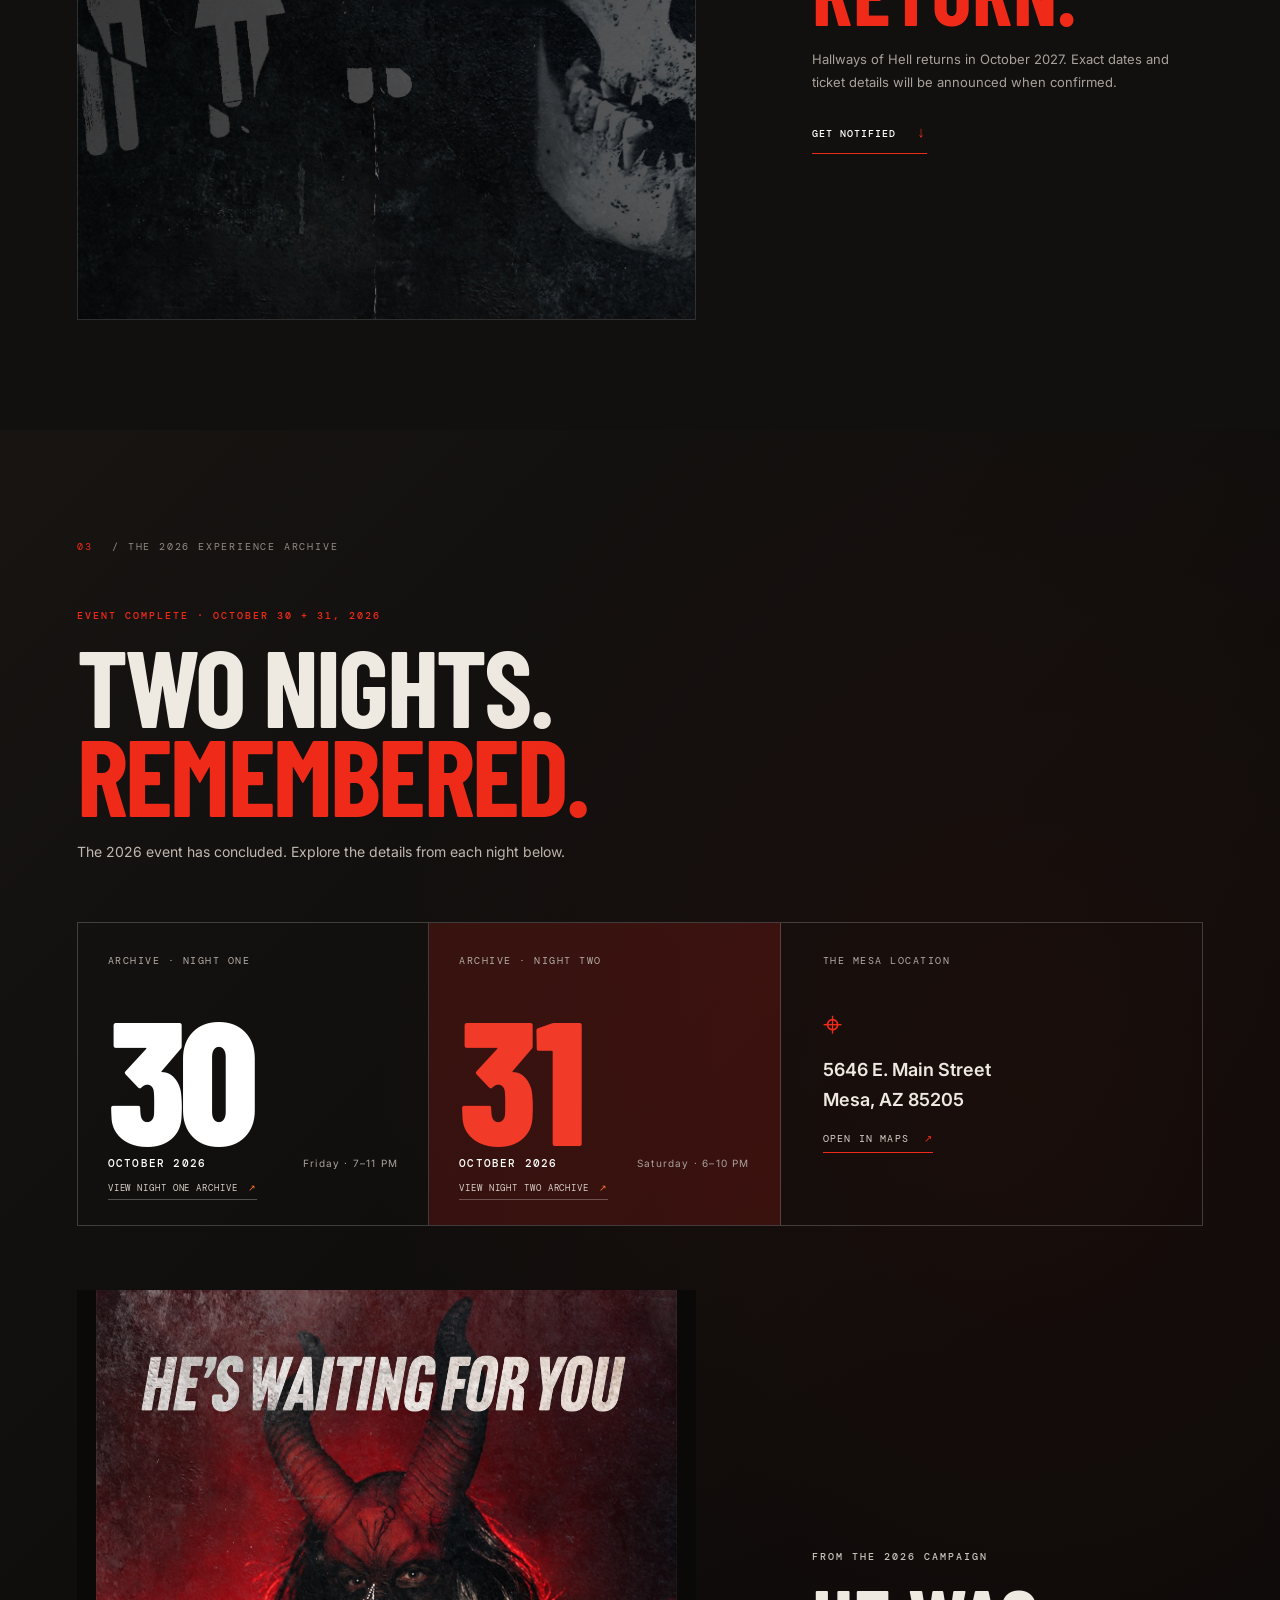
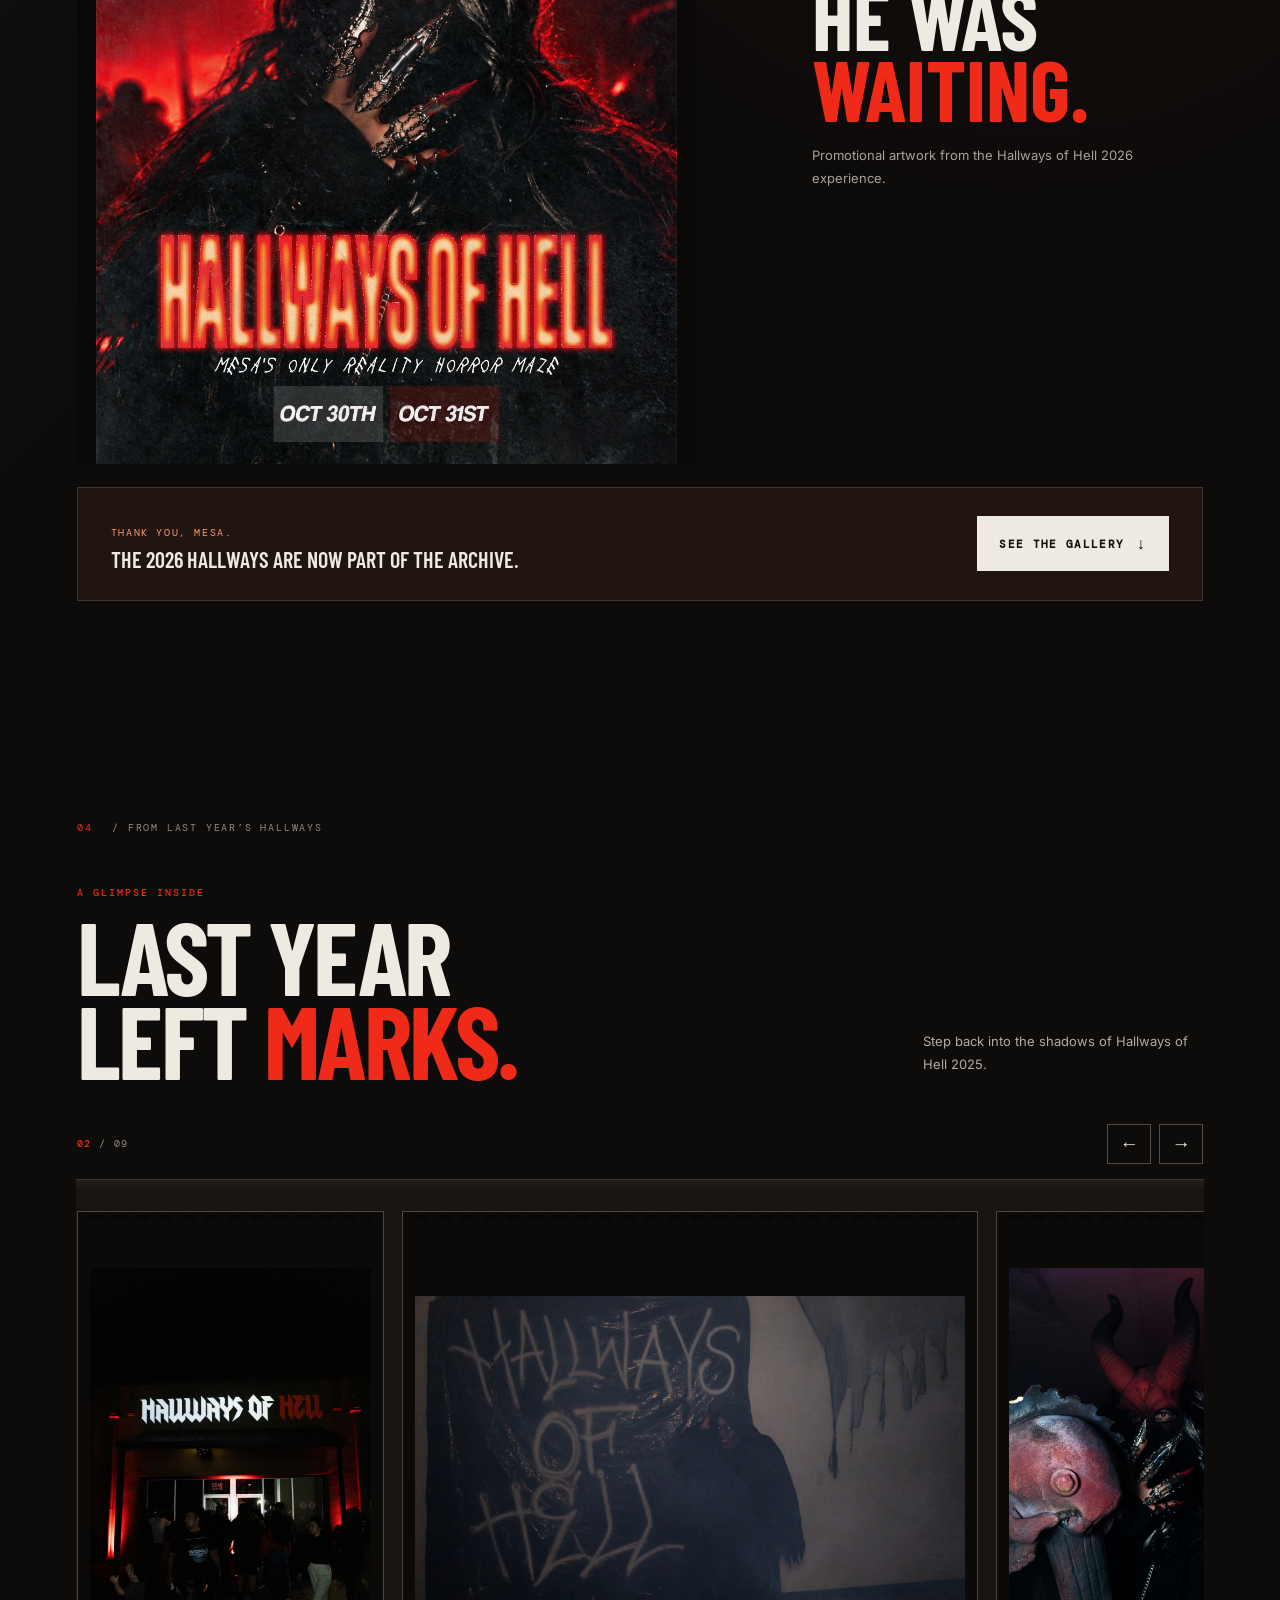
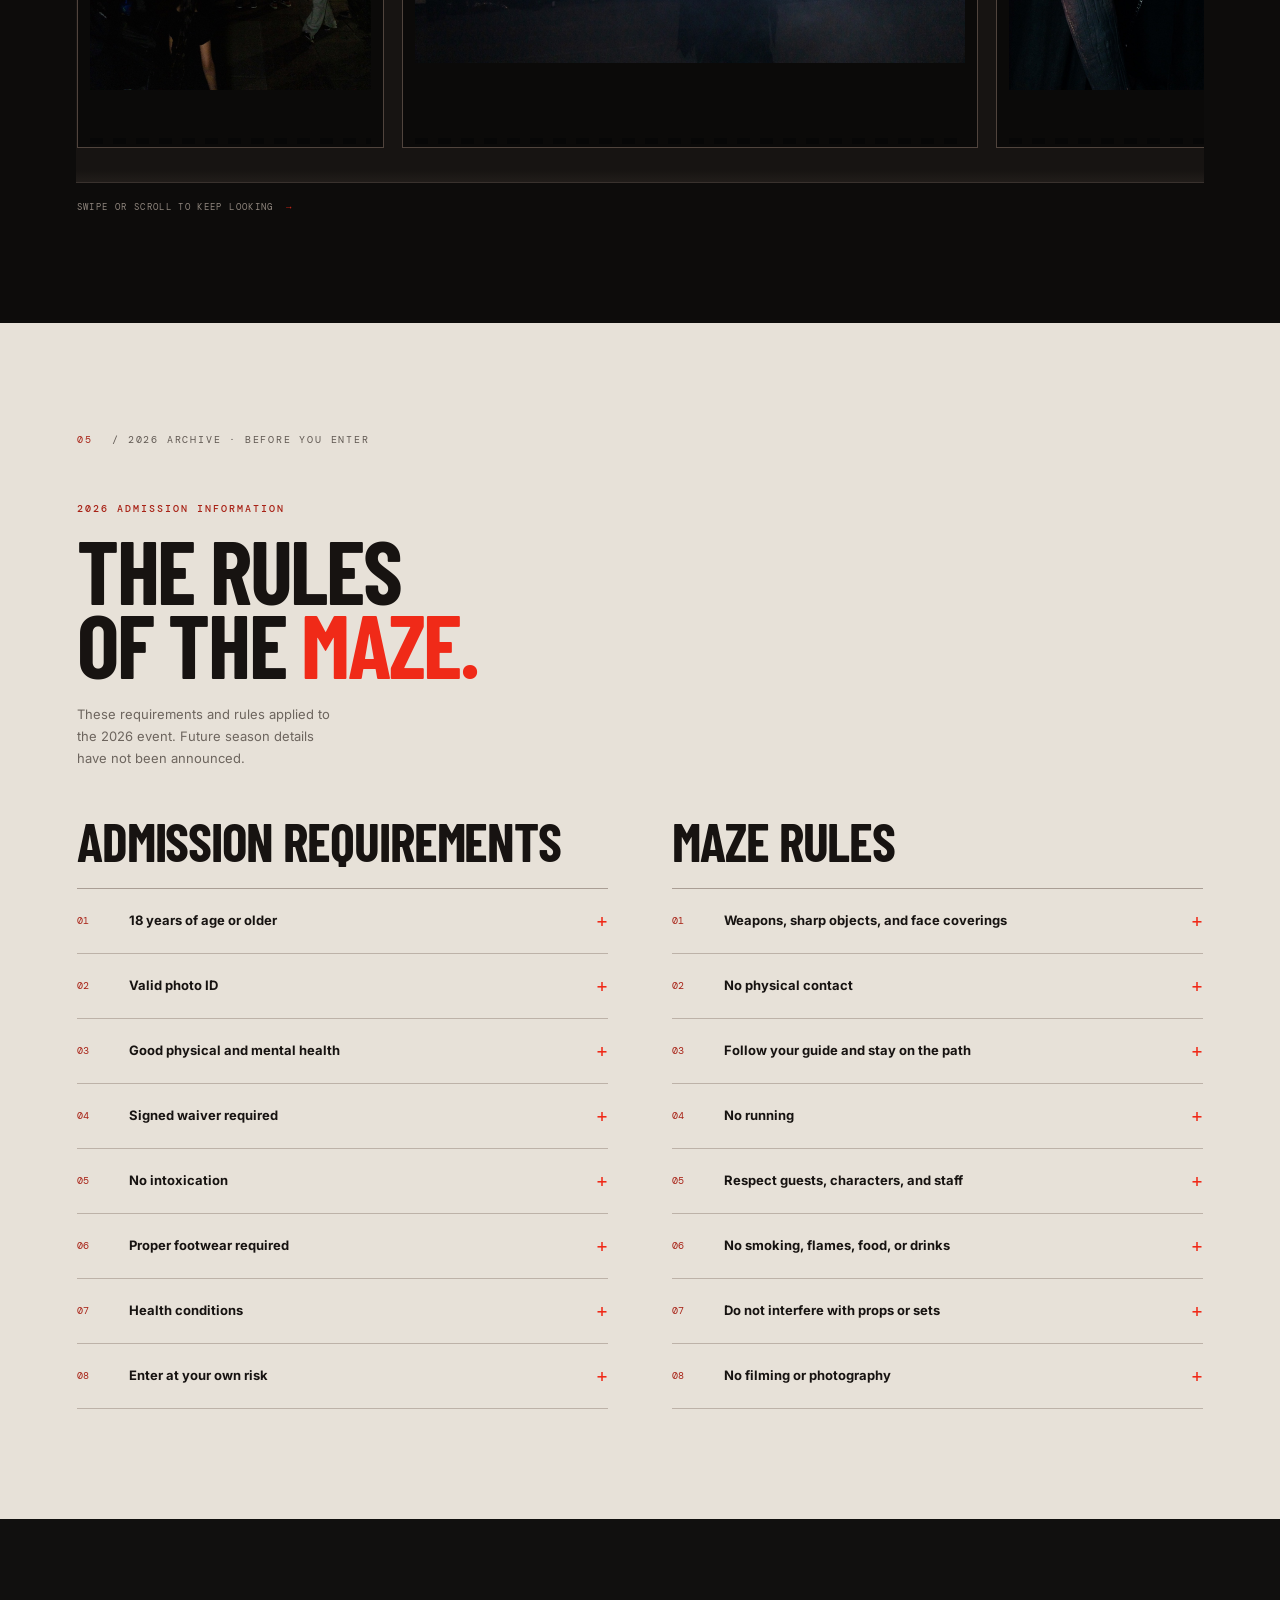
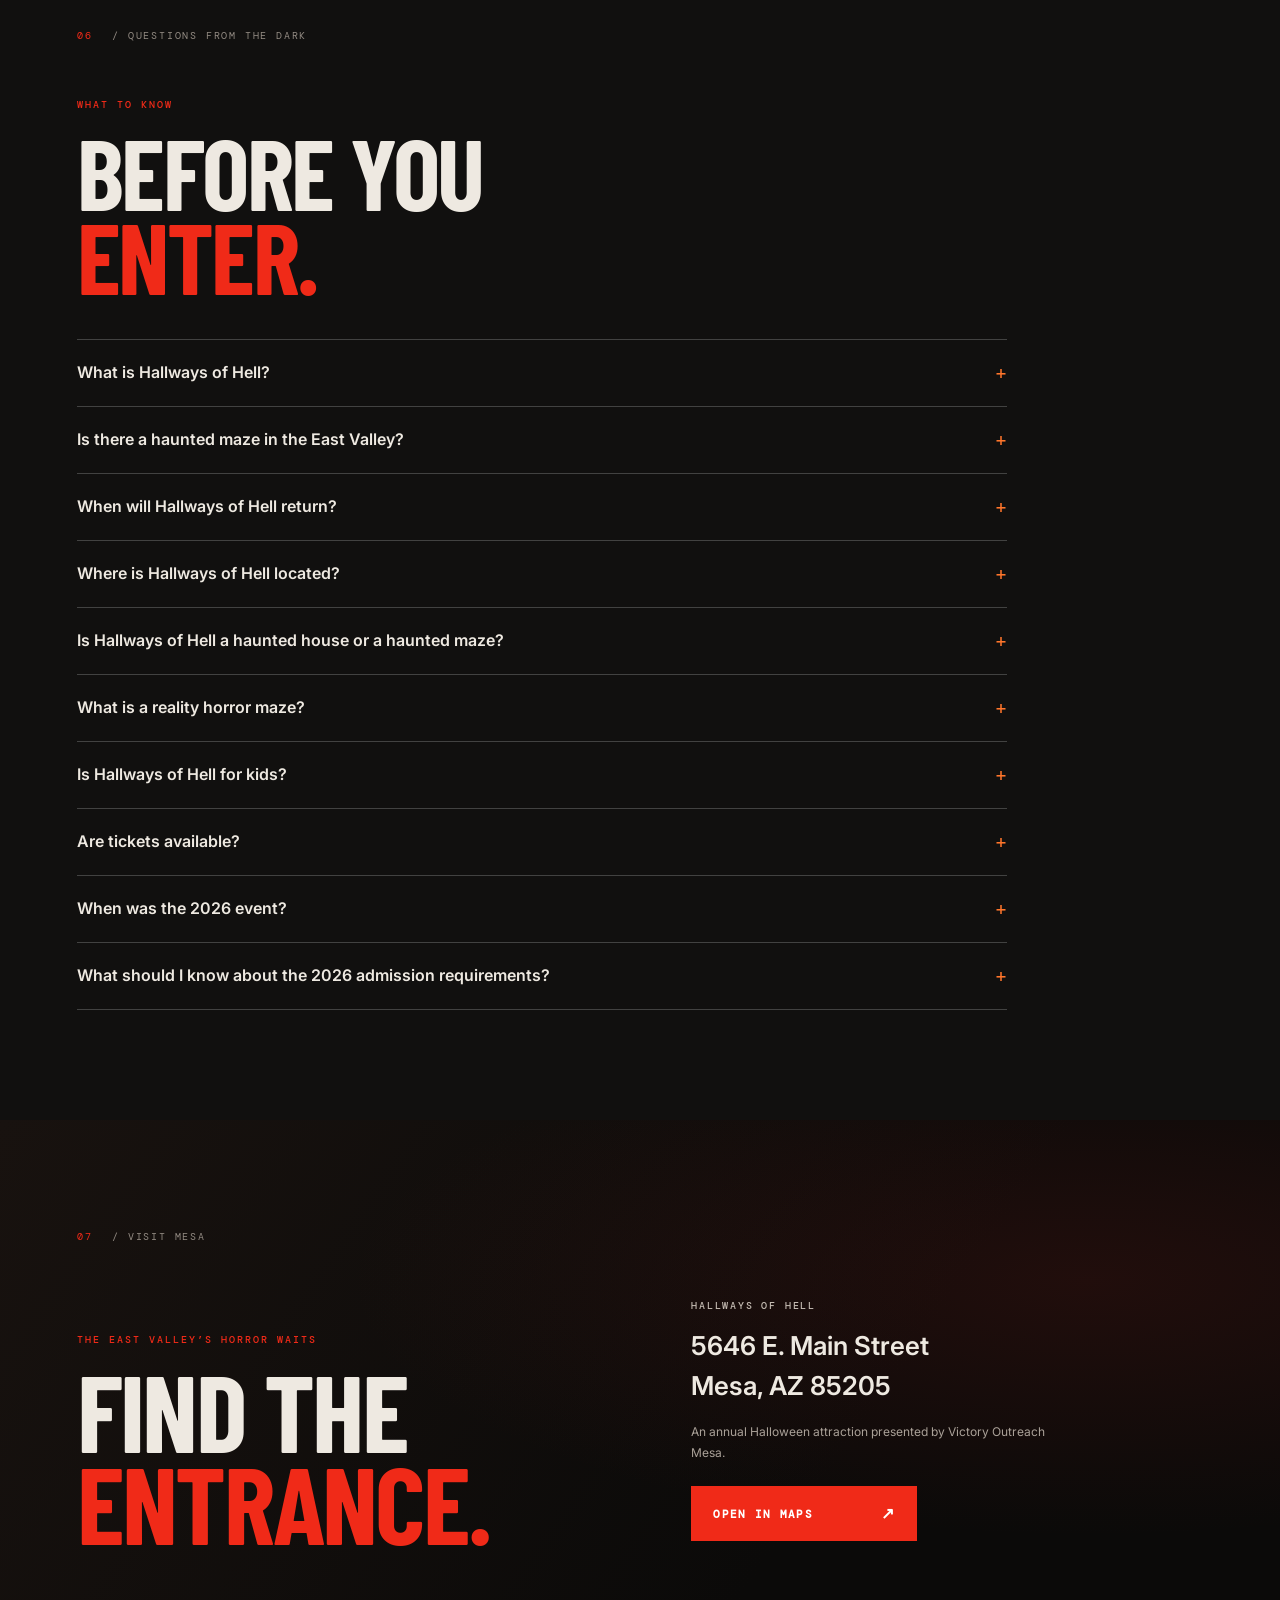
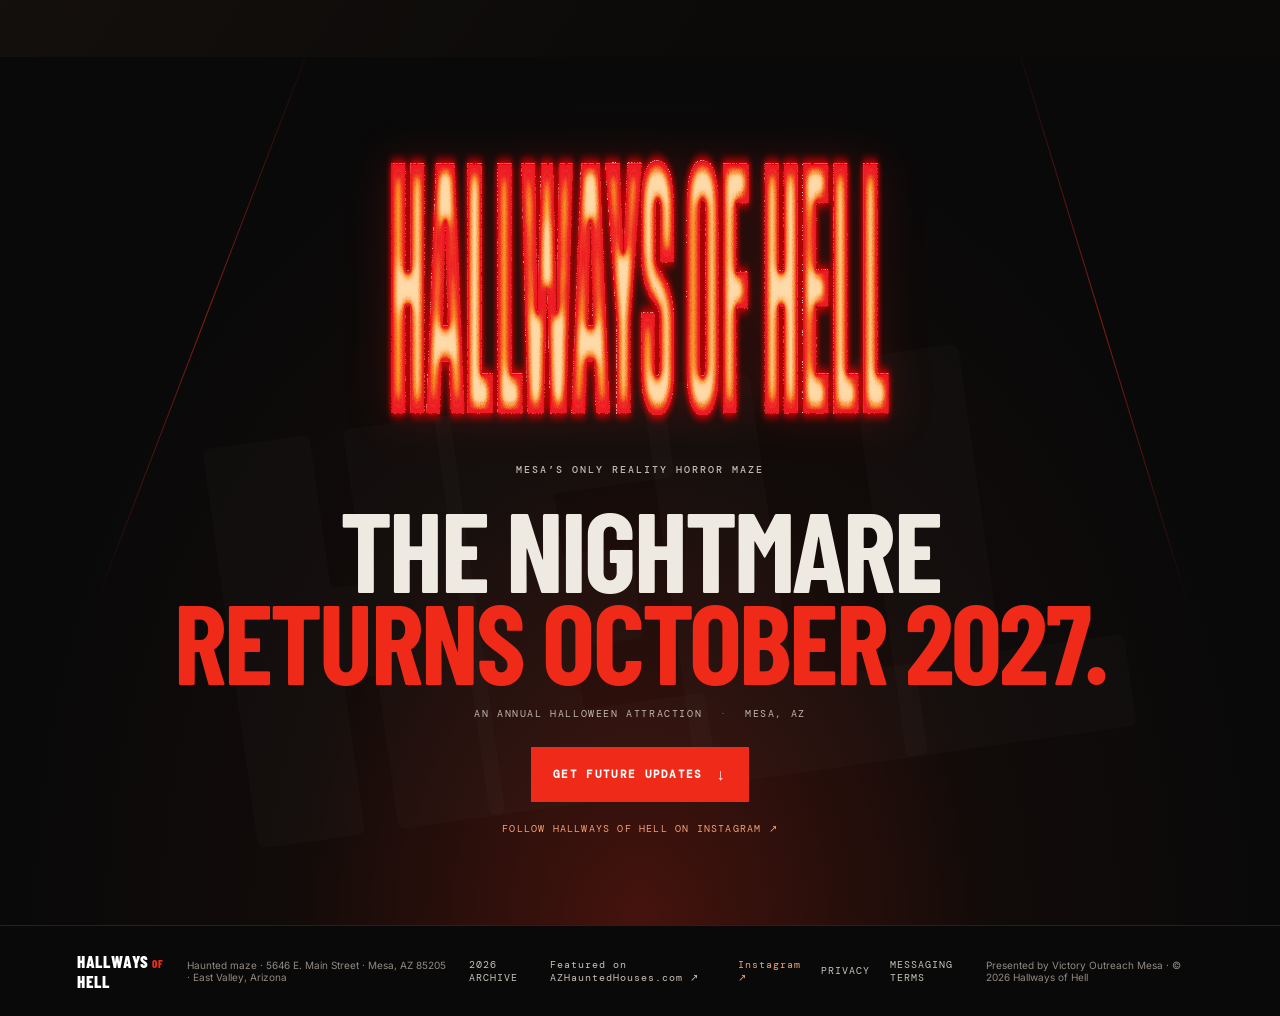
==== commit 77cc5349: "Simplify signup calls to action" ====
--- a/index.html
+++ b/index.html
@@ -169,7 +169,7 @@
     <nav id="main-nav" class="nav">
       <a href="#about">About</a><a href="#details">2026 Archive</a><a href="#gallery">Gallery</a><a href="#faq">Visit</a>
       <a class="instagram-link" data-analytics="social_click" href="https://www.instagram.com/hallwaysofhell/" target="_blank" rel="noopener noreferrer" aria-label="Follow Hallways of Hell on Instagram">Instagram ↗</a>
-      <a class="nav-ticket" href="#updates" data-open-signup>Get Updates <span>↓</span></a>
+      <a class="nav-ticket" href="#updates" data-open-signup>Get Updates</a>
     </nav>
   </header>
 
@@ -199,7 +199,6 @@
           <p class="signup-embed-intro">Sign up for October 2027 date and ticket announcements, plus future promotions. Choose email, text, or both.</p>
           <iframe class="signup-frame signup-frame-inline" title="Hallways of Hell future email and text updates signup" src="https://script.google.com/a/macros/vomesa.org/s/AKfycbxnh6yMUZ6UlDgm-gx_R4f2YLrYLrfrD5U5yIEE3iOew725o5GvIoaQxH1xhphQXI6D4A/exec" loading="eager" scrolling="no" referrerpolicy="strict-origin-when-cross-origin"></iframe>
           <noscript><p> <a href="https://script.google.com/a/macros/vomesa.org/s/AKfycbxnh6yMUZ6UlDgm-gx_R4f2YLrYLrfrD5U5yIEE3iOew725o5GvIoaQxH1xhphQXI6D4A/exec" target="_blank" rel="noopener noreferrer">Open the signup form directly</a>.</p></noscript>
-          <a class="button button-hot signup-popup-trigger" href="#updates" data-open-signup>Get Updates <span>↗</span></a>
         </div>
       </div>
     </section>
--- a/styles.css
+++ b/styles.css
@@ -77,7 +77,6 @@
 .signup-embed-wrap{max-width:720px}
 .signup-embed-intro{margin:0 0 18px;color:#e2dad1;font-size:14px;line-height:1.7}
 .signup-frame-inline{height:1080px;border:1px solid #ffffff2c;background:#0d0c0b}
-.signup-popup-trigger{margin-top:20px}
 .signup-dialog{position:relative;width:min(680px,calc(100% - 28px));max-width:none;max-height:92vh;overflow:auto;padding:0;border:0;background:transparent;color:var(--white);box-shadow:none}
 .signup-dialog::backdrop{background:#000c;backdrop-filter:blur(5px)}
 .signup-dialog-close{position:absolute;z-index:2;top:8px;right:8px;width:40px;height:40px;border:1px solid #ffffff55;background:#090807e8;color:#fff;font-size:26px;line-height:1;cursor:pointer}
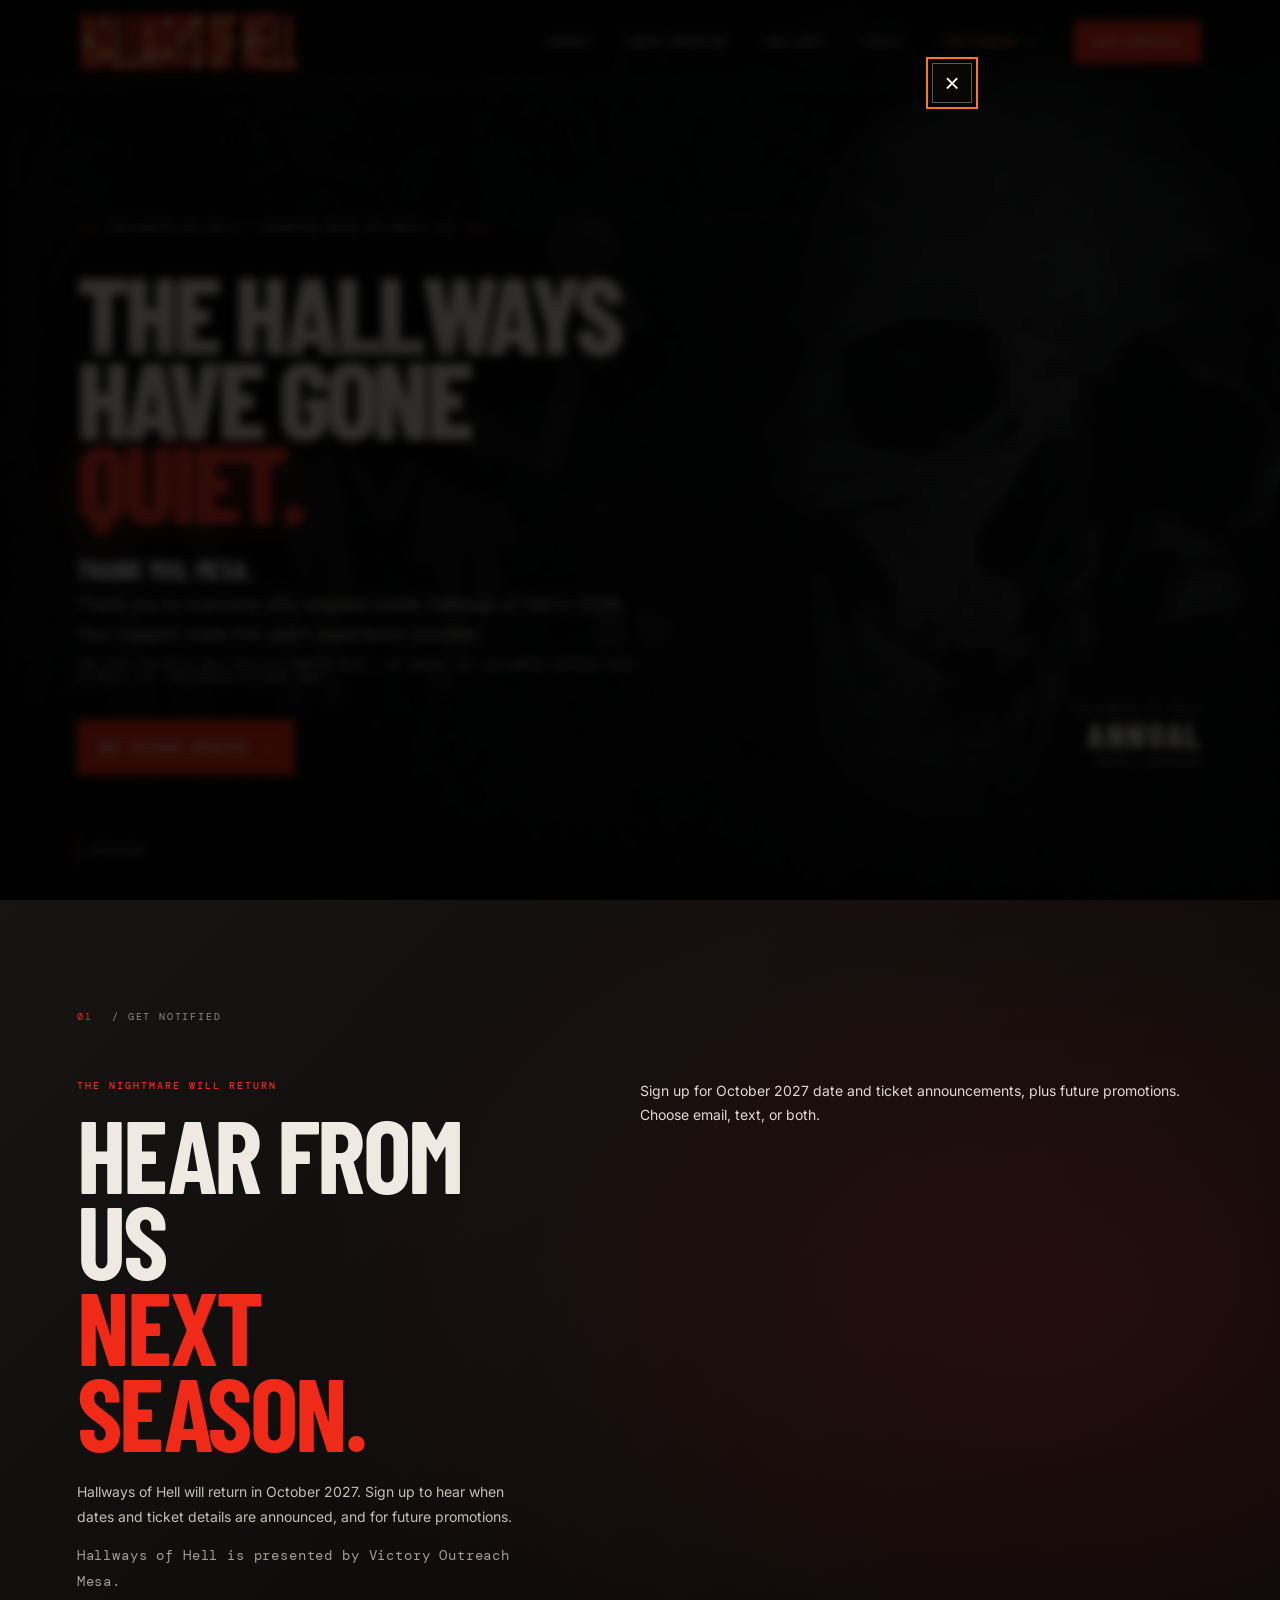
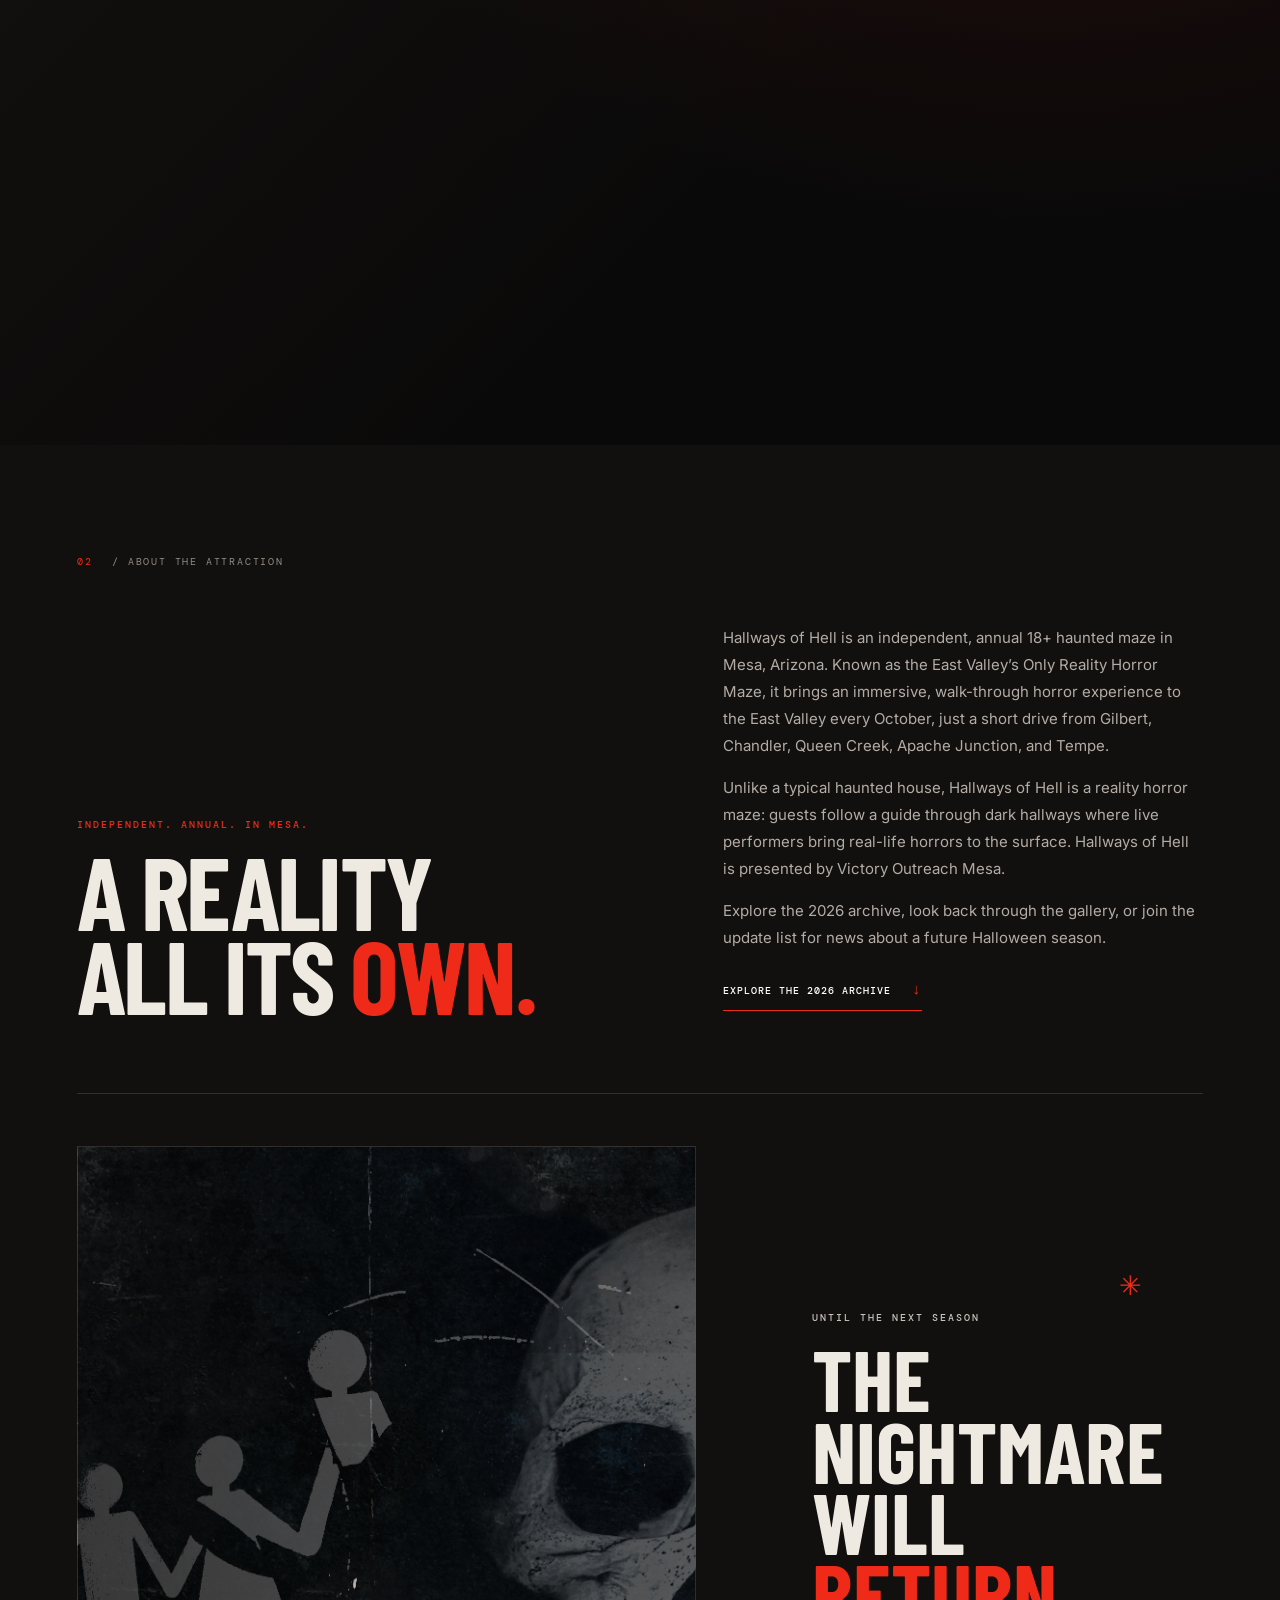
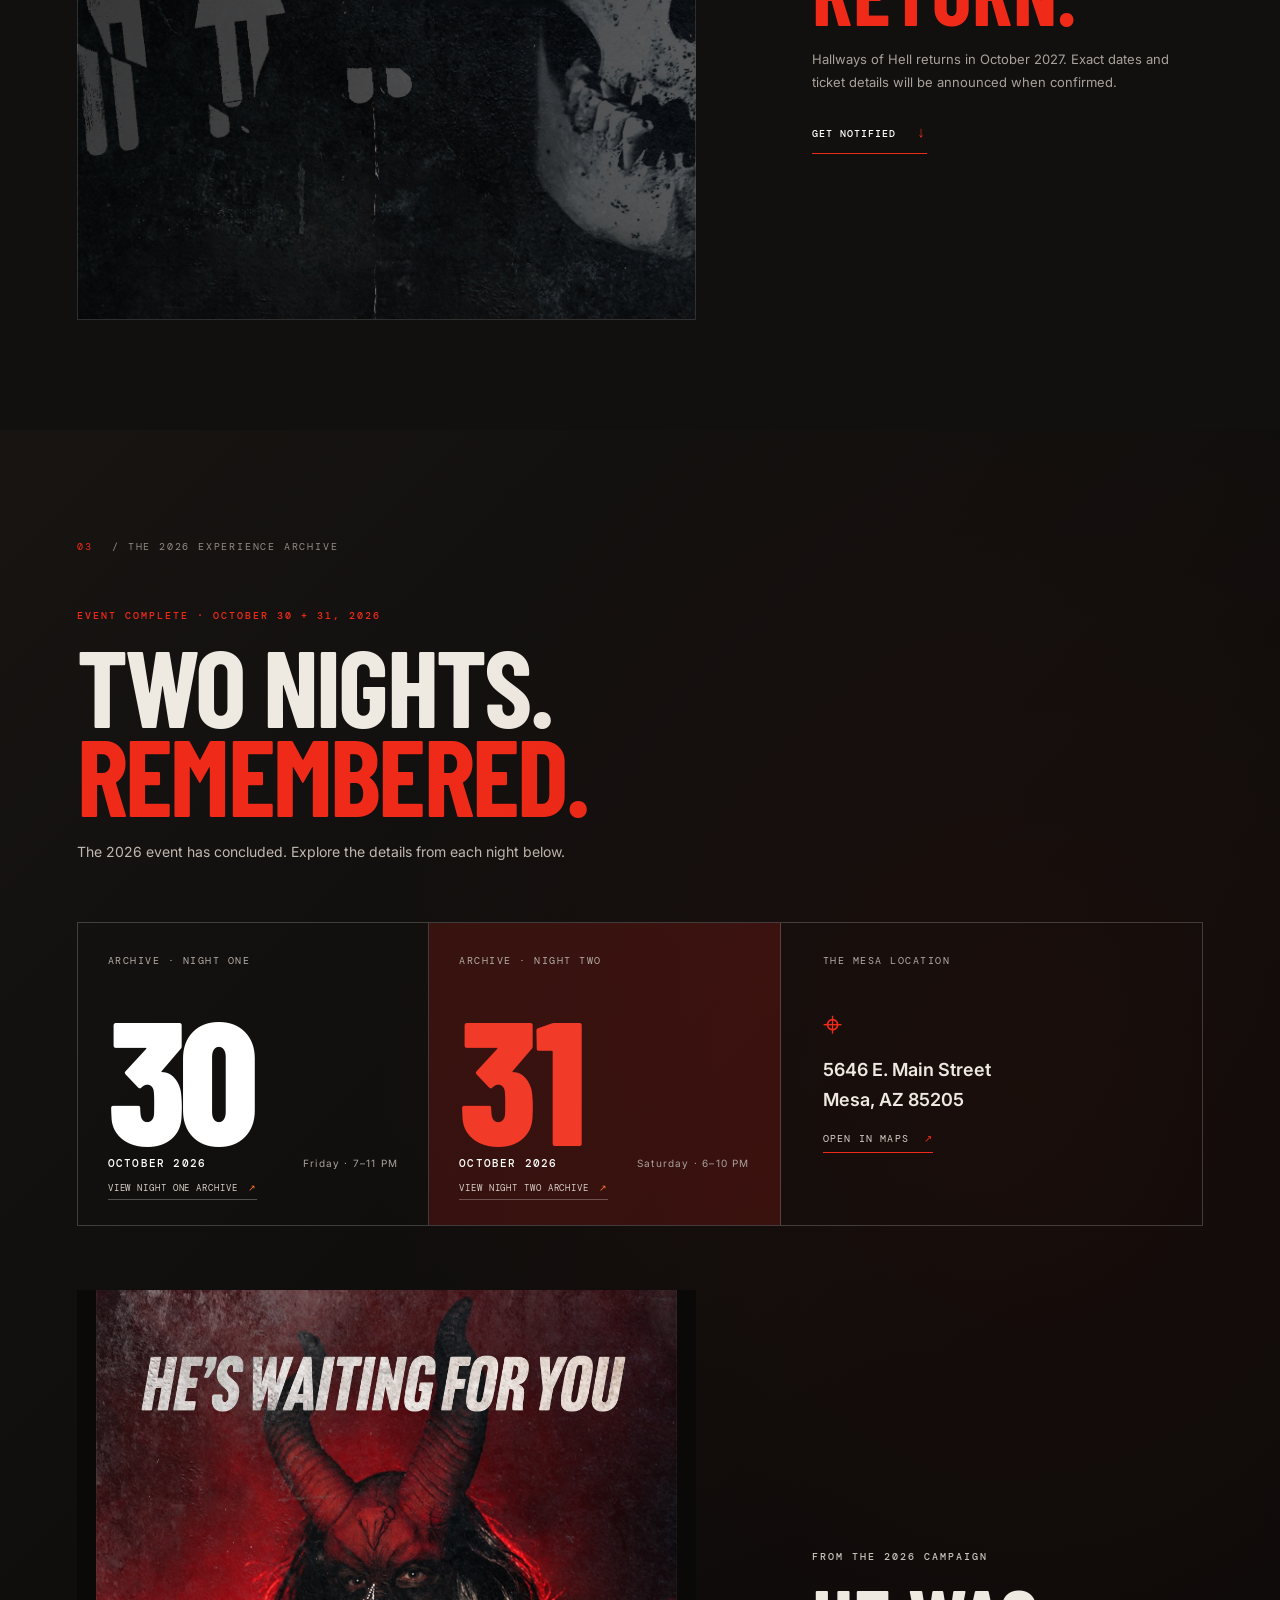
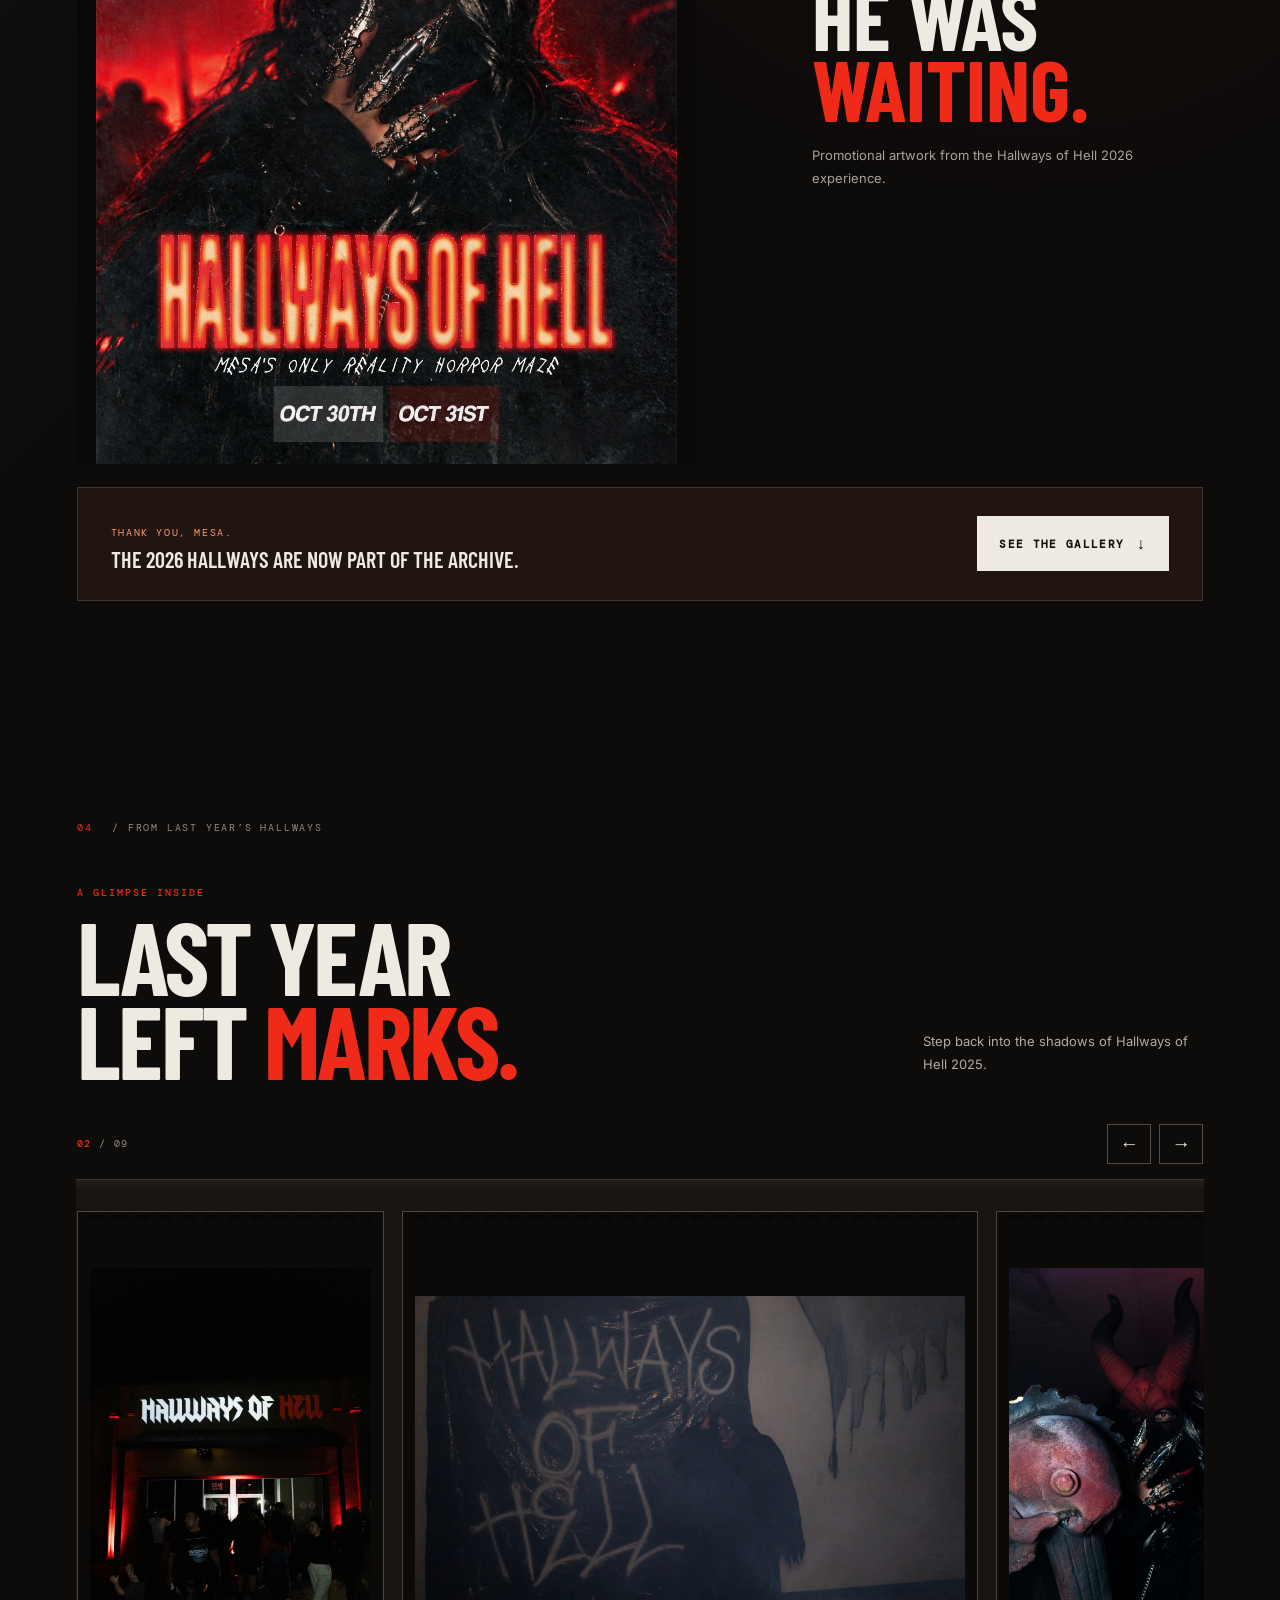
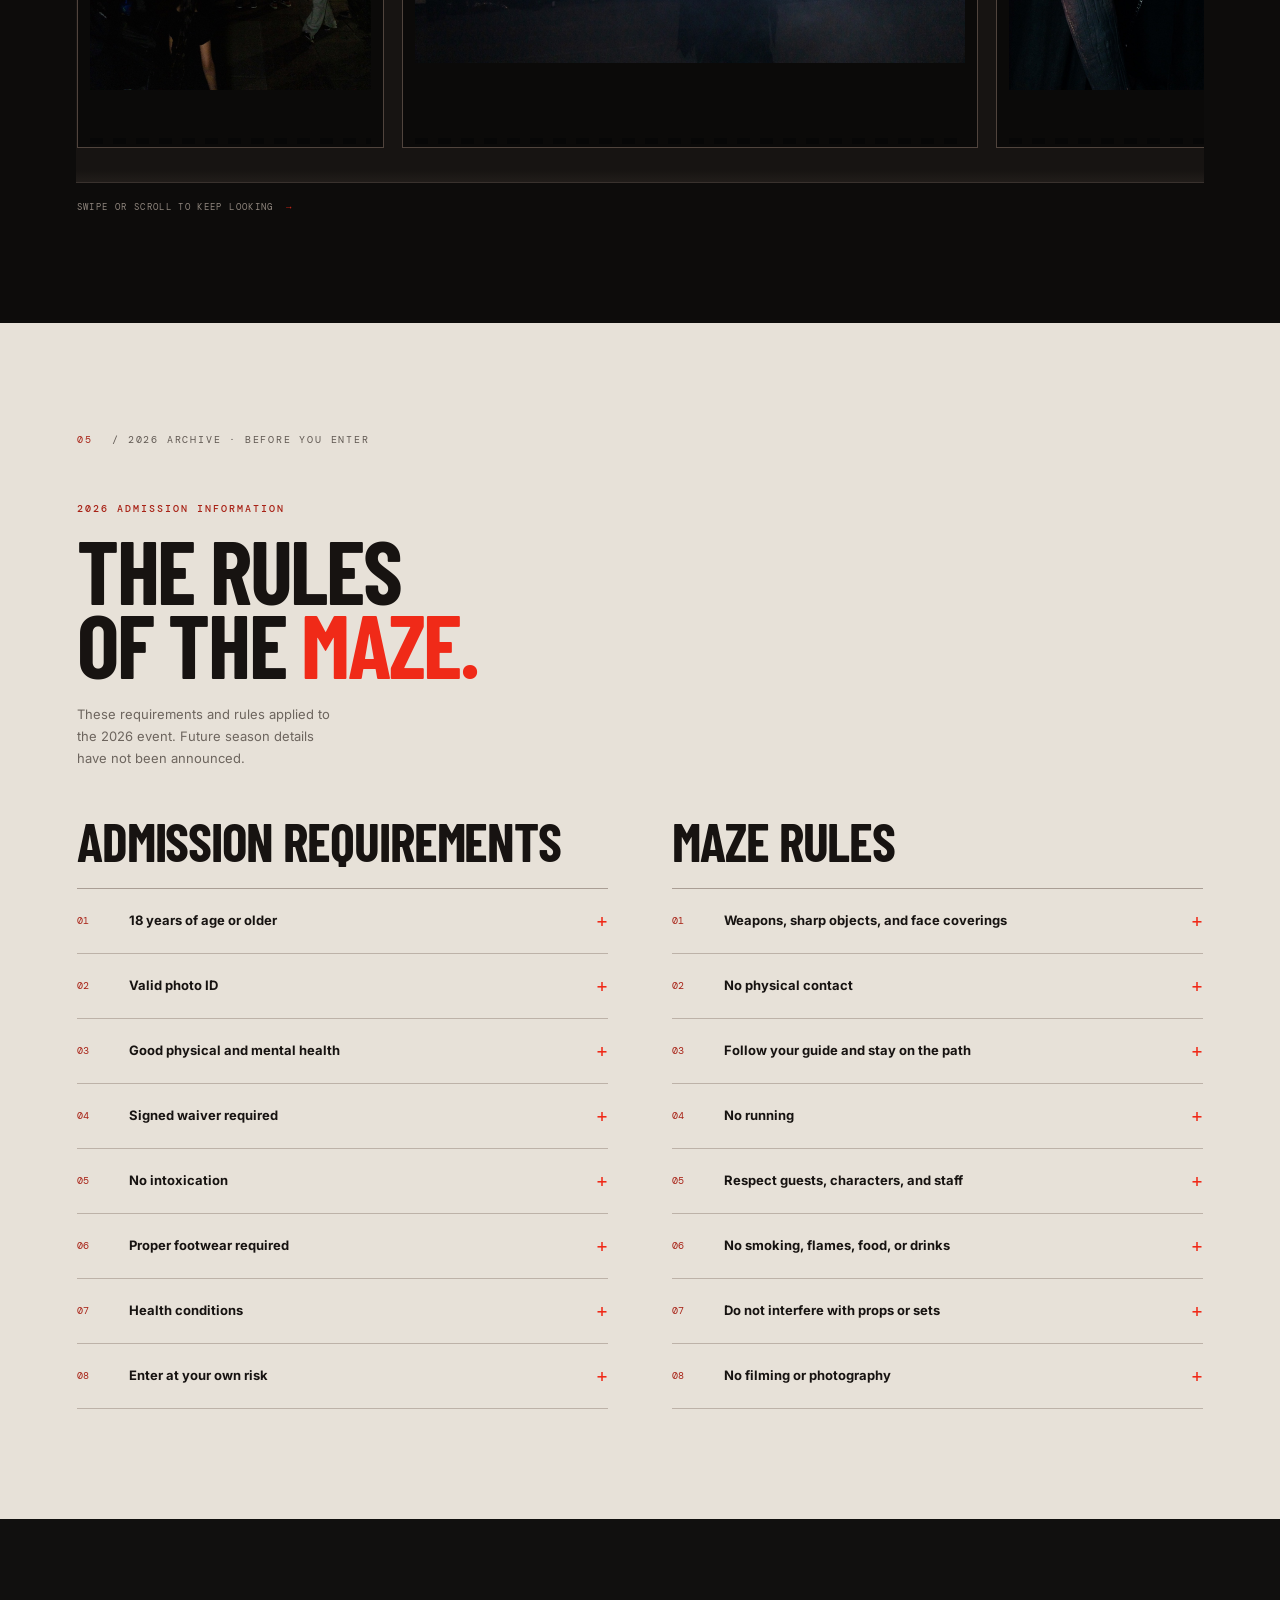
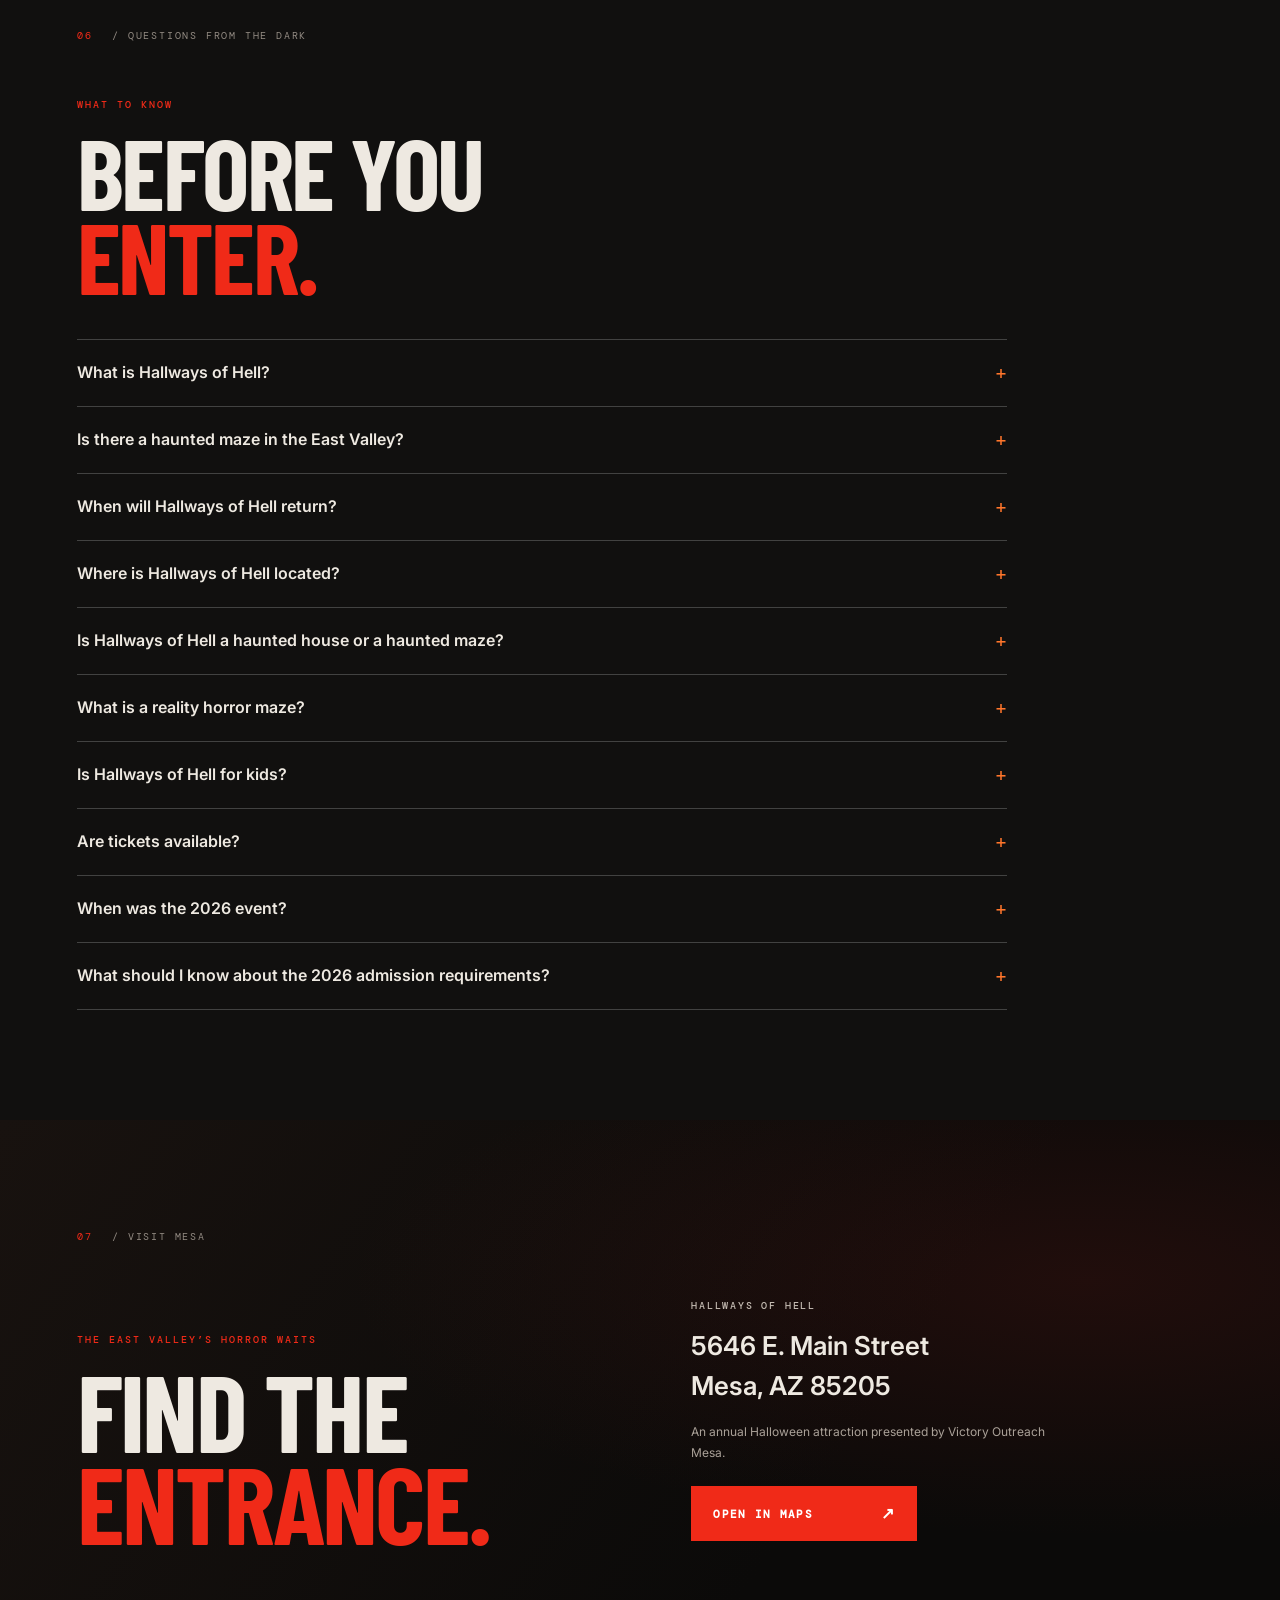
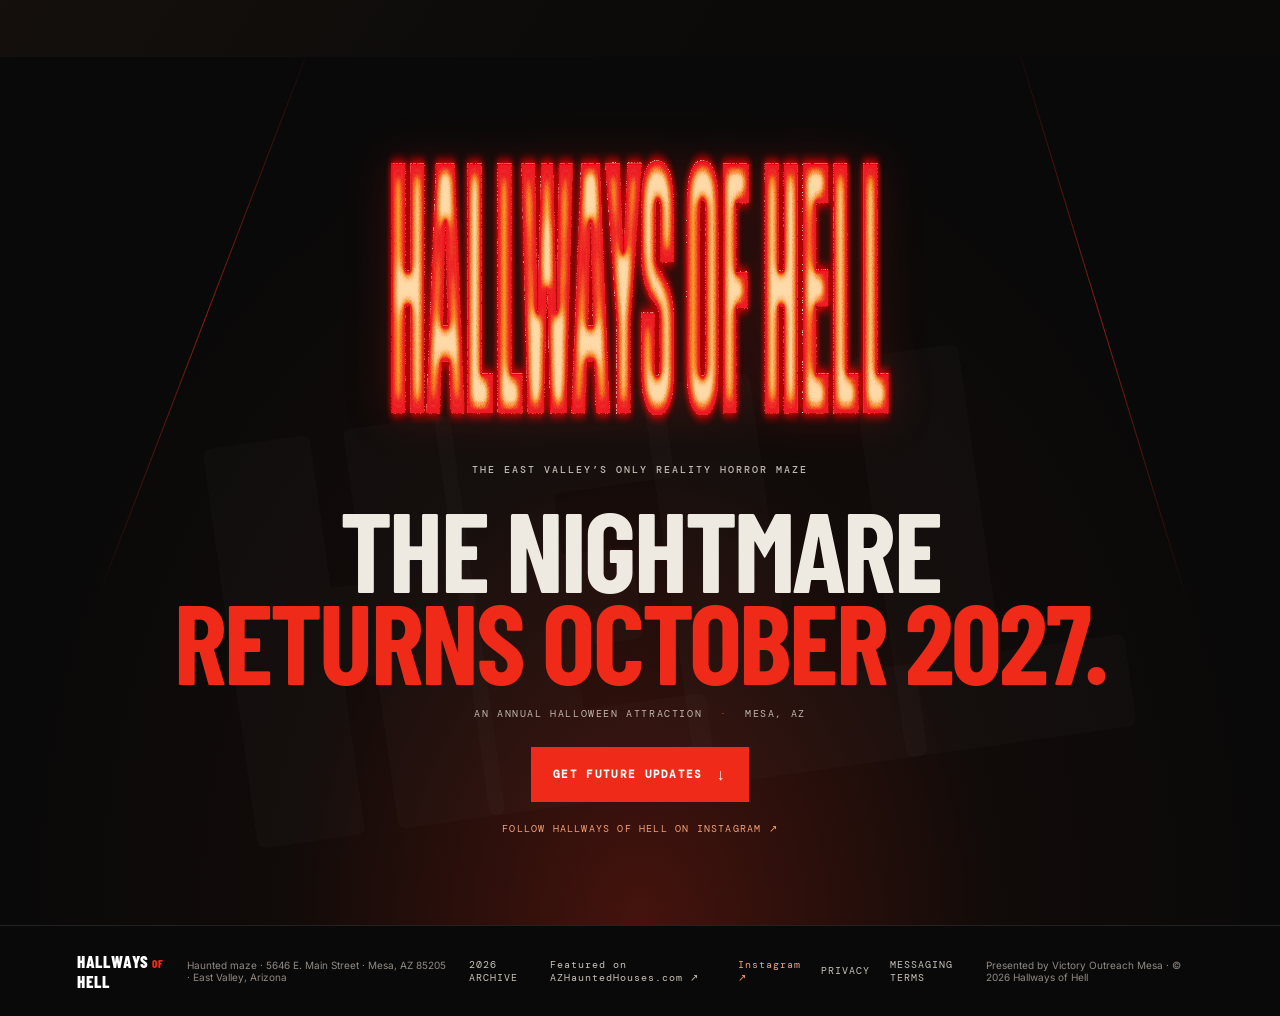
==== commit 3184d514: "Update tagline to "The East Valley's Only Reality Horror Maze" Co-Authored-By: Claude Opus 5.5 <nore" ====
--- a/index.html
+++ b/index.html
@@ -15,7 +15,7 @@
   <meta property="og:type" content="website">
   <meta property="og:site_name" content="Hallways of Hell">
   <meta property="og:title" content="Hallways of Hell | Haunted Maze in Mesa, AZ (East Valley)">
-  <meta property="og:description" content="An 18+ Halloween haunted maze in Mesa, Arizona — Mesa’s Only Reality Horror Maze. Returning October 2027. Get notified when dates and tickets drop.">
+  <meta property="og:description" content="An 18+ Halloween haunted maze in Mesa, Arizona — the East Valley’s Only Reality Horror Maze. Returning October 2027. Get notified when dates and tickets drop.">
   <meta property="og:url" content="https://hallwaysofhell.com/">
   <meta property="og:image" content="https://hallwaysofhell.com/hero-bg.jpg">
   <meta property="og:image:secure_url" content="https://hallwaysofhell.com/hero-bg.jpg">
@@ -26,7 +26,7 @@
   <meta property="og:locale" content="en_US">
   <meta name="twitter:card" content="summary_large_image">
   <meta name="twitter:title" content="Hallways of Hell | Haunted Maze in Mesa, AZ (East Valley)">
-  <meta name="twitter:description" content="An 18+ Halloween haunted maze in Mesa, Arizona — Mesa’s Only Reality Horror Maze. Returning October 2027.">
+  <meta name="twitter:description" content="An 18+ Halloween haunted maze in Mesa, Arizona — the East Valley’s Only Reality Horror Maze. Returning October 2027.">
   <meta name="twitter:image" content="https://hallwaysofhell.com/hero-bg.jpg">
   <meta name="twitter:image:alt" content="Dark, distressed hallway artwork for Hallways of Hell, a haunted maze in Mesa, Arizona">
   <link rel="stylesheet" href="styles.css?v=20261110-embed-close-seo">
@@ -39,7 +39,7 @@
         "@id": "https://hallwaysofhell.com/#website",
         "url": "https://hallwaysofhell.com/",
         "name": "Hallways of Hell",
-        "description": "Official site of Hallways of Hell, an annual 18+ Halloween haunted maze in Mesa, Arizona (East Valley). Mesa’s Only Reality Horror Maze.",
+        "description": "Official site of Hallways of Hell, an annual 18+ Halloween haunted maze in Mesa, Arizona (East Valley). The East Valley’s Only Reality Horror Maze.",
         "inLanguage": "en-US",
         "publisher": {"@id": "https://hallwaysofhell.com/#attraction"}
       },
@@ -58,8 +58,8 @@
         "@id": "https://hallwaysofhell.com/#attraction",
         "name": "Hallways of Hell",
         "alternateName": ["Hallways of Hell Haunted Maze", "Hallways of Hell Mesa"],
-        "slogan": "Mesa’s Only Reality Horror Maze",
-        "description": "Hallways of Hell is an independent, annual 18+ Halloween haunted maze in Mesa, Arizona, in the East Valley of the Phoenix metro area. Billed as Mesa’s Only Reality Horror Maze, it is a guided walk-through haunted attraction with live performers and scenes depicting real-life horrors. It runs each October and returns in October 2027.",
+        "slogan": "The East Valley’s Only Reality Horror Maze",
+        "description": "Hallways of Hell is an independent, annual 18+ Halloween haunted maze in Mesa, Arizona, in the East Valley of the Phoenix metro area. Billed as the East Valley’s Only Reality Horror Maze, it is a guided walk-through haunted attraction with live performers and scenes depicting real-life horrors. It runs each October and returns in October 2027.",
         "url": "https://hallwaysofhell.com/",
         "logo": "https://hallwaysofhell.com/hallways-logo.png",
         "image": [
@@ -107,7 +107,7 @@
           {
             "@type": "Question",
             "name": "What is Hallways of Hell?",
-            "acceptedAnswer": {"@type": "Answer", "text": "Hallways of Hell is an annual 18+ Halloween haunted maze in Mesa, Arizona, known as Mesa’s Only Reality Horror Maze. It is presented by Victory Outreach Mesa."}
+            "acceptedAnswer": {"@type": "Answer", "text": "Hallways of Hell is an annual 18+ Halloween haunted maze in Mesa, Arizona, known as the East Valley’s Only Reality Horror Maze. It is presented by Victory Outreach Mesa."}
           },
           {
             "@type": "Question",
@@ -164,7 +164,7 @@
   <a class="skip-link" href="#top">Skip to content</a>
   <div class="grain" aria-hidden="true"></div>
   <header class="topbar">
-    <a class="brand" href="#top" aria-label="Hallways of Hell home"><img src="hallways-logo.png" width="1028" height="281" alt="Hallways of Hell — Mesa’s Only Reality Horror Maze"></a>
+    <a class="brand" href="#top" aria-label="Hallways of Hell home"><img src="hallways-logo.png" width="1028" height="281" alt="Hallways of Hell — the East Valley’s Only Reality Horror Maze"></a>
     <button class="menu-toggle" aria-expanded="false" aria-controls="main-nav" aria-label="Open navigation"><span></span><span></span></button>
     <nav id="main-nav" class="nav">
       <a href="#about">About</a><a href="#details">2026 Archive</a><a href="#gallery">Gallery</a><a href="#faq">Visit</a>
@@ -179,7 +179,7 @@
       <div class="hero-inner">
         <h1 class="eyebrow hero-kicker"><i></i> Hallways of Hell · Haunted Maze in Mesa, AZ <i></i></h1>
         <p class="hero-title">The hallways<br>have gone<br><em>quiet.</em></p>
-        <p class="hero-sub"><strong>Thank you, Mesa.</strong><br>Thank you to everyone who stepped inside Hallways of Hell in 2026. Your support made this year’s experience possible.<br><span class="hero-annual">Mesa’s Only Reality Horror Maze · An annual 18+ Halloween haunted maze in the East Valley · Returning October 2027</span></p>
+        <p class="hero-sub"><strong>Thank you, Mesa.</strong><br>Thank you to everyone who stepped inside Hallways of Hell in 2026. Your support made this year’s experience possible.<br><span class="hero-annual">The East Valley’s Only Reality Horror Maze · An annual 18+ Halloween haunted maze in Mesa, AZ · Returning October 2027</span></p>
         <a class="button button-hot" href="#updates" data-open-signup>Get Future Updates <span>↓</span></a>
         <div class="hero-date"><span>HALLWAYS OF HELL</span><b>ANNUAL</b><span>MESA, ARIZONA</span></div>
       </div>
@@ -211,7 +211,7 @@
       <div class="section-mark">02 <span>/ ABOUT THE ATTRACTION</span></div>
       <div class="intro-grid">
         <div><p class="eyebrow red">INDEPENDENT. ANNUAL. IN MESA.</p><h2>A reality<br>all its <em>own.</em></h2></div>
-        <div class="intro-copy"><p>Hallways of Hell is an independent, annual 18+ haunted maze in Mesa, Arizona. Known as Mesa’s Only Reality Horror Maze, it brings an immersive, walk-through horror experience to the East Valley every October, just a short drive from Gilbert, Chandler, Queen Creek, Apache Junction, and Tempe.</p><p>Unlike a typical haunted house, Hallways of Hell is a reality horror maze: guests follow a guide through dark hallways where live performers bring real-life horrors to the surface. Hallways of Hell is presented by Victory Outreach Mesa.</p><p>Explore the 2026 archive, look back through the gallery, or join the update list for news about a future Halloween season.</p><a href="#details" class="text-link">Explore the 2026 archive <span>↓</span></a></div>
+        <div class="intro-copy"><p>Hallways of Hell is an independent, annual 18+ haunted maze in Mesa, Arizona. Known as the East Valley’s Only Reality Horror Maze, it brings an immersive, walk-through horror experience to the East Valley every October, just a short drive from Gilbert, Chandler, Queen Creek, Apache Junction, and Tempe.</p><p>Unlike a typical haunted house, Hallways of Hell is a reality horror maze: guests follow a guide through dark hallways where live performers bring real-life horrors to the surface. Hallways of Hell is presented by Victory Outreach Mesa.</p><p>Explore the 2026 archive, look back through the gallery, or join the update list for news about a future Halloween season.</p><a href="#details" class="text-link">Explore the 2026 archive <span>↓</span></a></div>
       </div>
       <div class="red-line"></div>
       <div class="teaser-grid"><div class="teaser-image teaser-quiet" role="img" aria-label="Dark, distressed hallway artwork for Hallways of Hell"></div><div class="teaser-note"><span class="crosshair">✳</span><p class="eyebrow">UNTIL THE NEXT SEASON</p><h3>The nightmare<br>will <em>return.</em></h3><p>Hallways of Hell returns in October 2027. Exact dates and ticket details will be announced when confirmed.</p><a class="text-link" href="#updates" data-open-signup>Get notified <span>↓</span></a></div></div>
@@ -299,7 +299,7 @@
       <div class="section-mark">06 <span>/ QUESTIONS FROM THE DARK</span></div>
       <div class="faq-heading"><p class="eyebrow red">WHAT TO KNOW</p><h2 id="faq-title">Before you<br><em>enter.</em></h2></div>
       <div class="faq-list">
-        <details class="faq-item"><summary><h3>What is Hallways of Hell?</h3></summary><p>Hallways of Hell is an annual 18+ Halloween haunted maze in Mesa, Arizona, known as Mesa’s Only Reality Horror Maze. It is presented by Victory Outreach Mesa.</p></details>
+        <details class="faq-item"><summary><h3>What is Hallways of Hell?</h3></summary><p>Hallways of Hell is an annual 18+ Halloween haunted maze in Mesa, Arizona, known as the East Valley’s Only Reality Horror Maze. It is presented by Victory Outreach Mesa.</p></details>
         <details class="faq-item"><summary><h3>Is there a haunted maze in the East Valley?</h3></summary><p>Yes. Hallways of Hell is a haunted maze in Mesa, Arizona, in the heart of the East Valley. It runs each October around Halloween and is a short drive from Gilbert, Chandler, Queen Creek, Apache Junction, and Tempe. It returns in October 2027.</p></details>
         <details class="faq-item"><summary><h3>When will Hallways of Hell return?</h3></summary><p>Hallways of Hell will return in October 2027. Exact dates and ticket details have not been announced. Use the email and/or text signup on this page to be notified first.</p></details>
         <details class="faq-item"><summary><h3>Where is Hallways of Hell located?</h3></summary><p>Hallways of Hell is at 5646 E. Main Street, Mesa, Arizona 85205, in East Mesa.</p></details>
@@ -323,7 +323,7 @@
     <section class="final-cta">
       <div class="final-scratch" aria-hidden="true">HELL</div>
       <img src="hallways-logo.png" width="1028" height="281" alt="Hallways of Hell logo">
-      <p class="eyebrow">MESA’S ONLY REALITY HORROR MAZE</p>
+      <p class="eyebrow">THE EAST VALLEY’S ONLY REALITY HORROR MAZE</p>
       <h2>The nightmare<br><em>returns October 2027.</em></h2>
       <p class="final-date">AN ANNUAL HALLOWEEN ATTRACTION <span>·</span> MESA, AZ</p>
       <a class="button button-hot" href="#updates" data-open-signup>Get Future Updates <span>↓</span></a>
